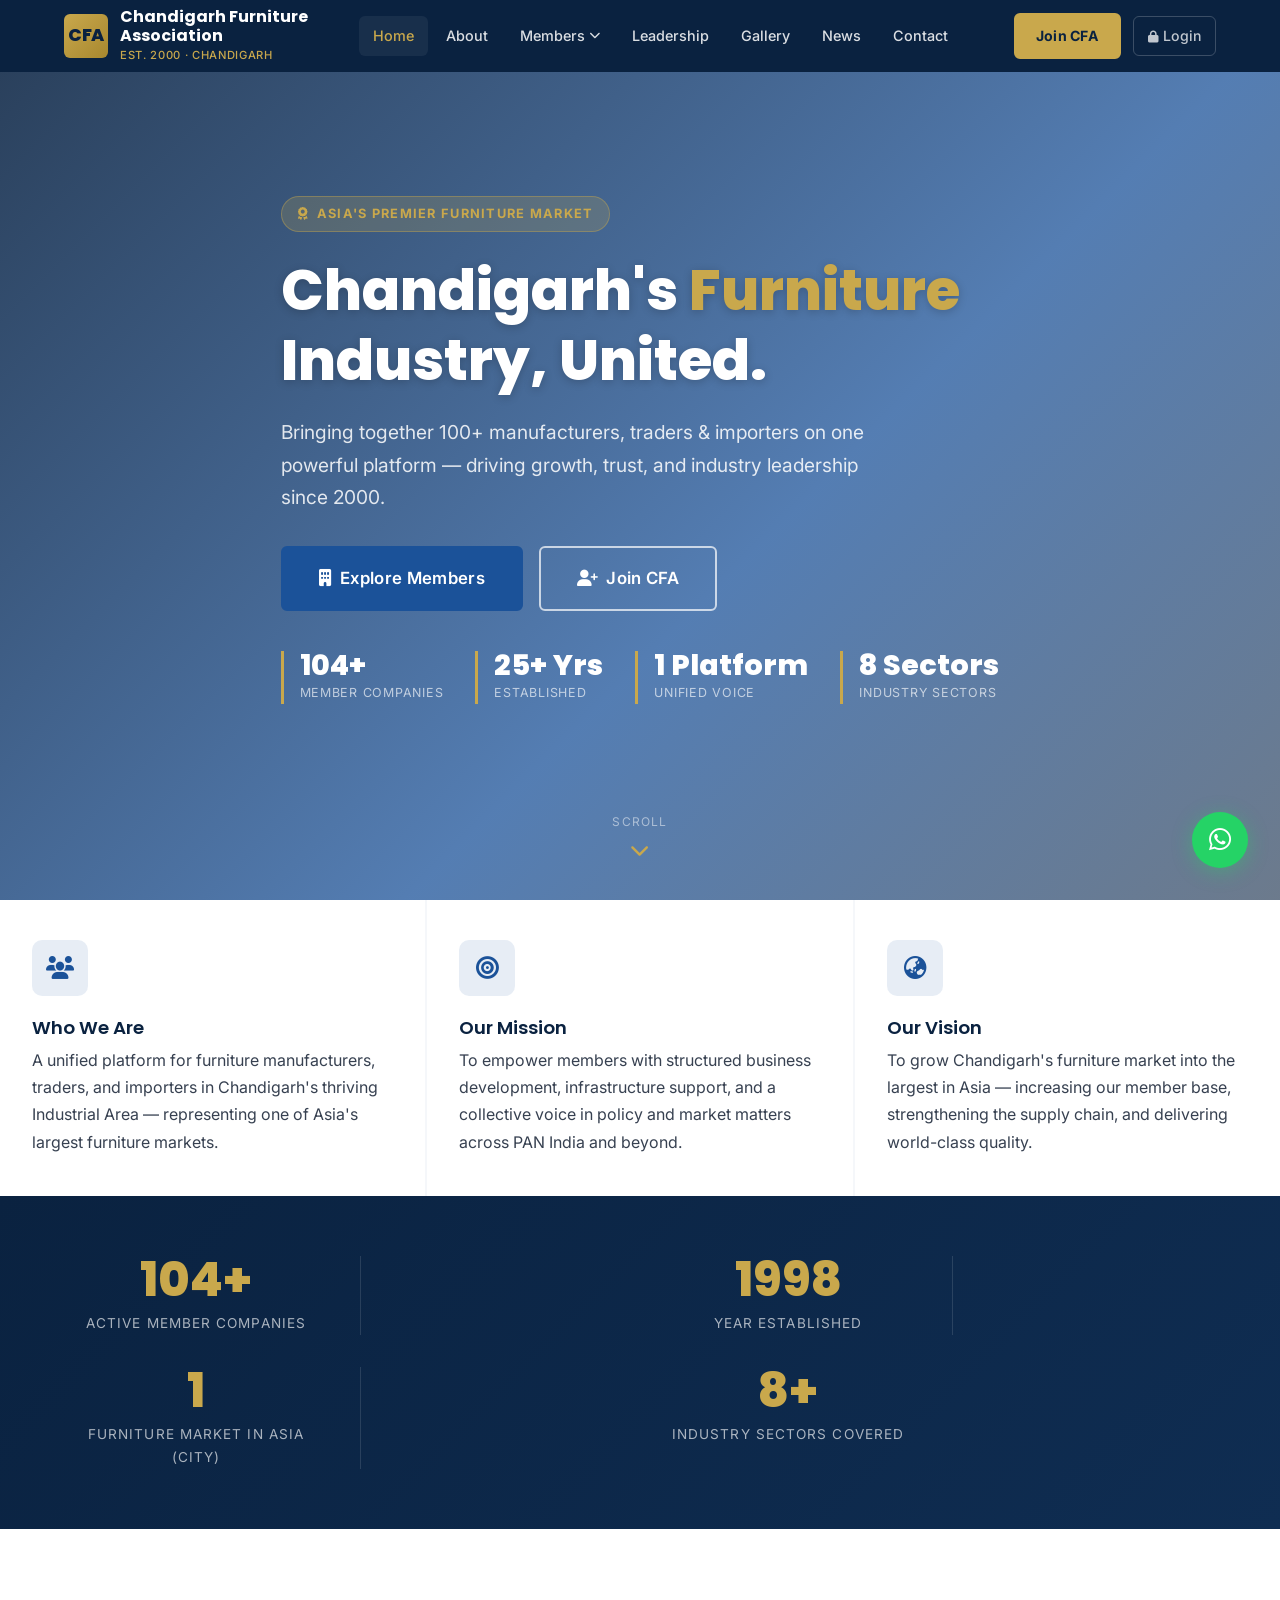
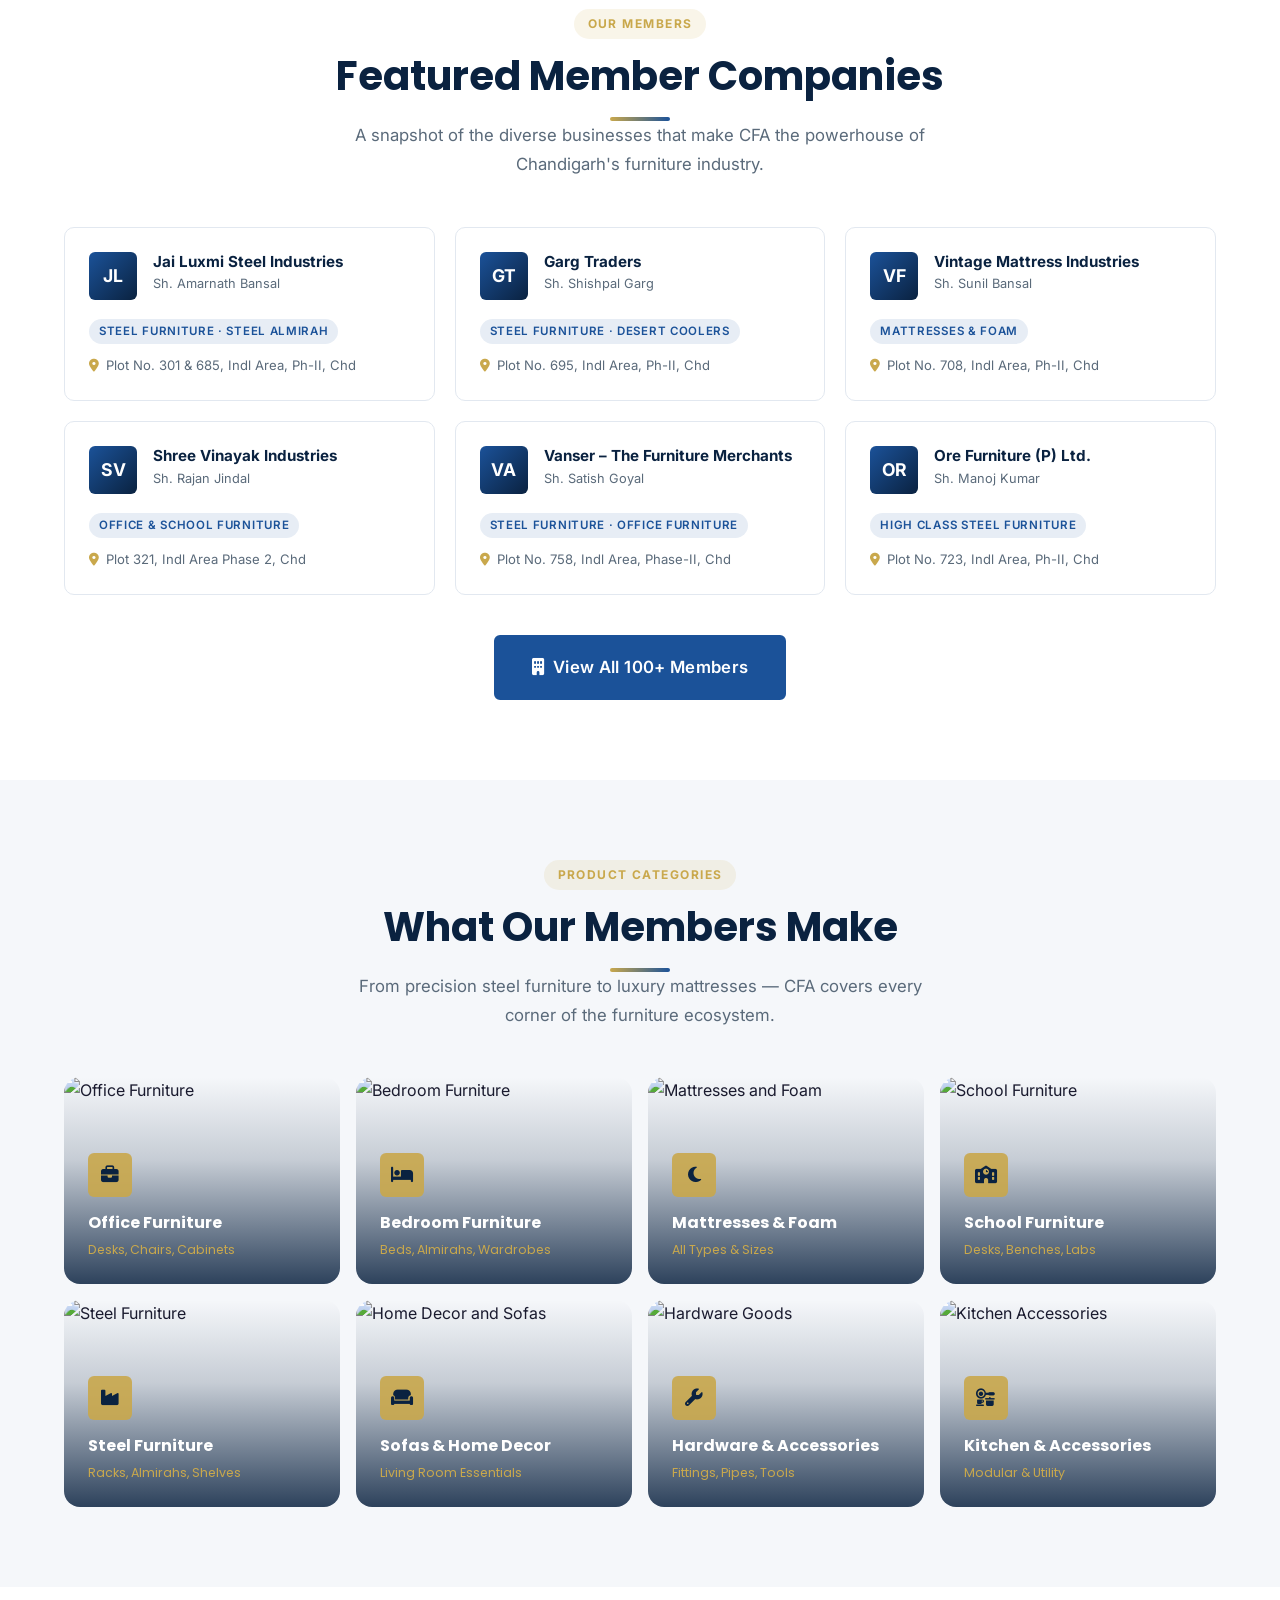
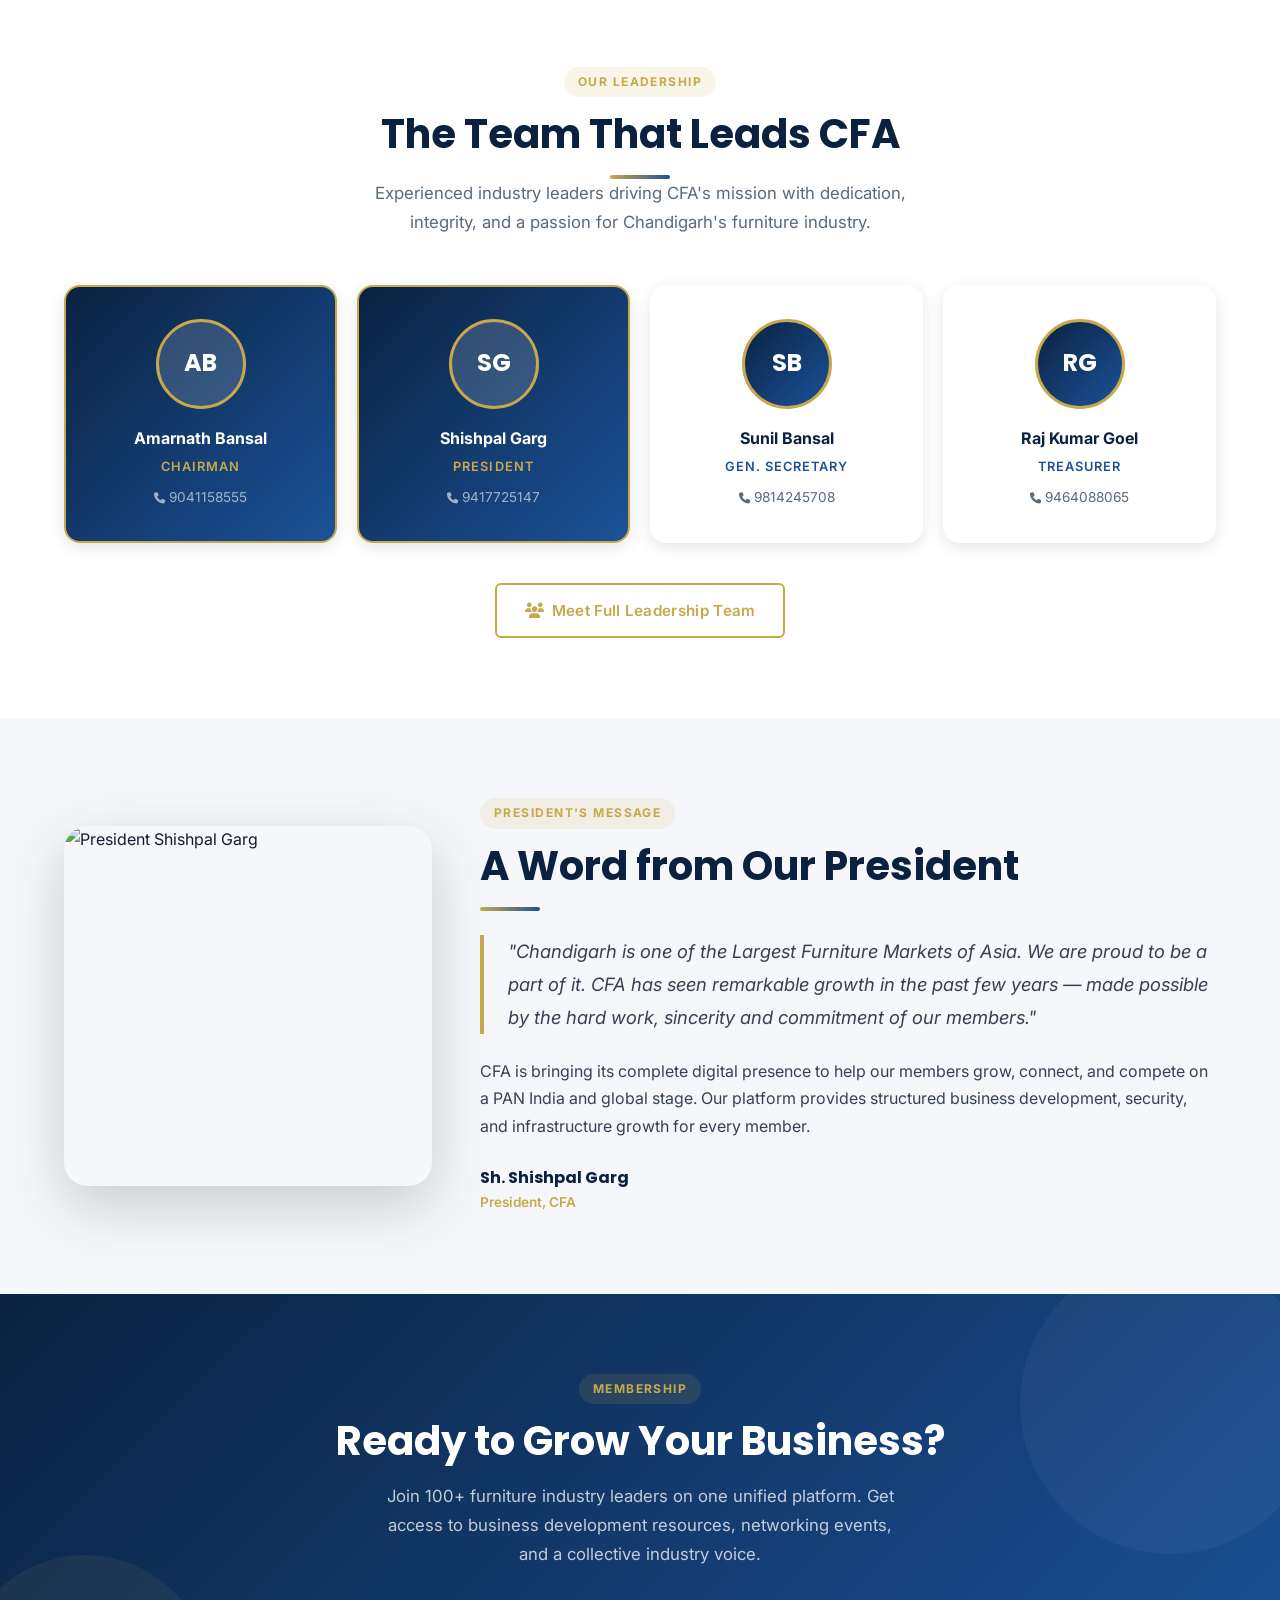
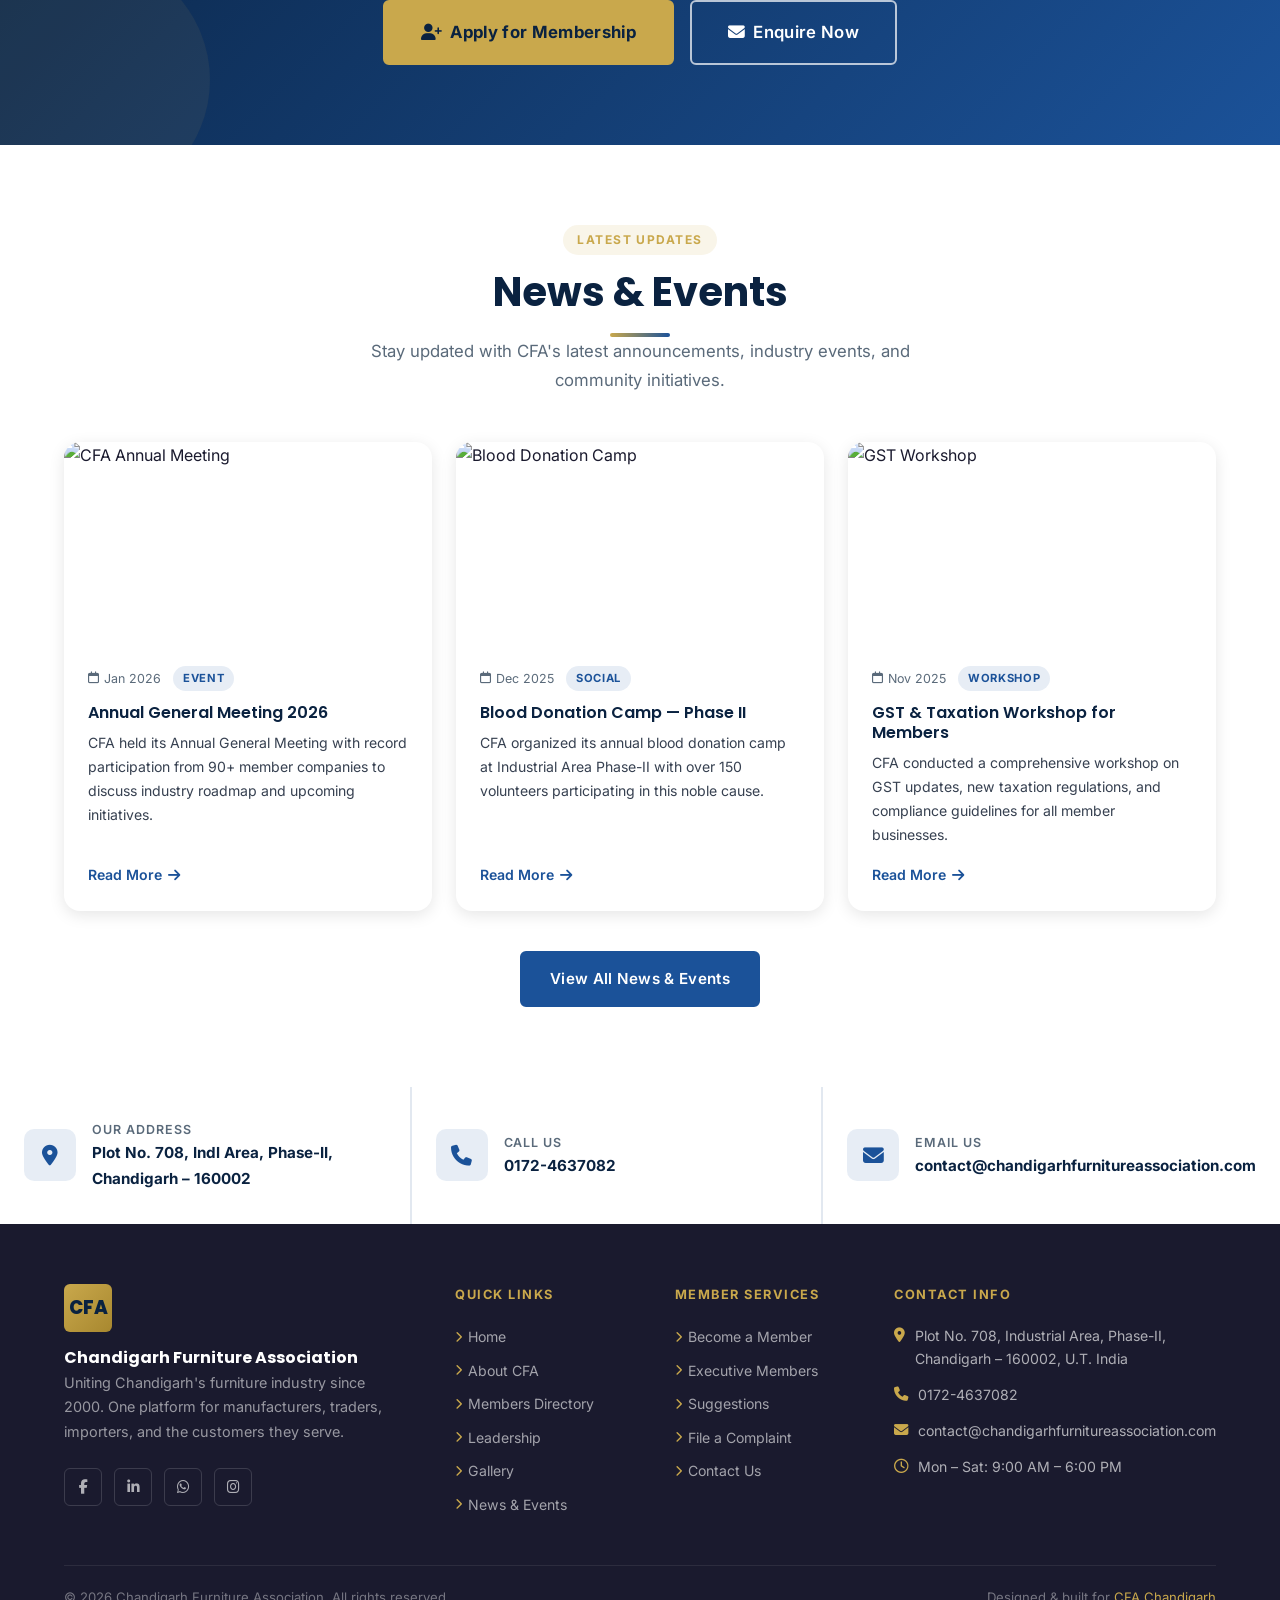
==== index.html @ d44e4cd3 "first commit" ====
<!DOCTYPE html>
<html lang="en">
<head>
  <meta charset="UTF-8" />
  <meta name="viewport" content="width=device-width, initial-scale=1.0" />
  <title>Chandigarh Furniture Association – Asia's Premier Furniture Market Hub</title>
  <meta name="description" content="CFA unites 100+ manufacturers, traders & importers of Chandigarh's furniture industry since 2000. Join Asia's largest furniture market platform." />
  <link rel="stylesheet" href="css/style.css" />
  <link rel="stylesheet" href="https://cdnjs.cloudflare.com/ajax/libs/font-awesome/6.5.0/css/all.min.css" />
  <style>
    /* ── Homepage extras ── */
    .featured-members-grid {
      display: grid;
      grid-template-columns: repeat(3, 1fr);
      gap: 1.25rem;
    }
    .cat-grid {
      display: grid;
      grid-template-columns: repeat(4, 1fr);
      gap: 1rem;
    }
    .leadership-grid {
      display: grid;
      grid-template-columns: repeat(4, 1fr);
      gap: 1.25rem;
    }
    .news-grid {
      display: grid;
      grid-template-columns: repeat(3, 1fr);
      gap: 1.5rem;
    }
    .president-section {
      display: grid;
      grid-template-columns: 1fr 2fr;
      gap: 3rem;
      align-items: center;
    }
    .president-photo {
      border-radius: var(--radius-xl);
      overflow: hidden;
      box-shadow: var(--shadow-xl);
      position: relative;
    }
    .president-photo::after {
      content: '';
      position: absolute;
      inset: -8px;
      border-radius: calc(var(--radius-xl) + 8px);
      border: 3px solid var(--gold);
      opacity: 0.5;
    }
    .president-photo img { width: 100%; height: 360px; object-fit: cover; }
    .president-quote {
      font-size: 1.15rem;
      font-style: italic;
      color: var(--gray-700);
      border-left: 4px solid var(--gold);
      padding-left: 1.5rem;
      margin-bottom: 1.5rem;
      line-height: 1.8;
    }
    .contact-strip {
      display: grid;
      grid-template-columns: repeat(3, 1fr);
      gap: 2px;
      background: var(--gray-200);
    }
    .contact-strip-item {
      background: var(--white);
      padding: 2rem 1.5rem;
      display: flex;
      align-items: center;
      gap: 1rem;
      transition: var(--transition);
    }
    .contact-strip-item:hover { background: var(--navy); }
    .contact-strip-item:hover .cs-icon { background: var(--gold); color: var(--navy); }
    .contact-strip-item:hover .cs-label, .contact-strip-item:hover .cs-value { color: var(--white); }
    .cs-icon {
      width: 52px; height: 52px;
      background: rgba(27,82,153,0.1);
      border-radius: var(--radius-md);
      display: flex;
      align-items: center;
      justify-content: center;
      color: var(--blue);
      font-size: 1.3rem;
      flex-shrink: 0;
      transition: var(--transition);
    }
    .cs-label { font-size: 0.78rem; text-transform: uppercase; letter-spacing: 0.08em; color: var(--gray-500); font-weight: 600; }
    .cs-value { font-weight: 700; color: var(--navy); font-size: 0.95rem; transition: var(--transition); }
    @media (max-width: 1024px) {
      .cat-grid { grid-template-columns: repeat(2, 1fr); }
      .leadership-grid { grid-template-columns: repeat(2, 1fr); }
      .featured-members-grid { grid-template-columns: repeat(2, 1fr); }
    }
    @media (max-width: 768px) {
      .news-grid { grid-template-columns: 1fr; }
      .president-section { grid-template-columns: 1fr; }
      .president-photo { max-width: 320px; margin: 0 auto; }
      .contact-strip { grid-template-columns: 1fr; }
      .featured-members-grid { grid-template-columns: 1fr; }
      .leadership-grid { grid-template-columns: repeat(2, 1fr); }
    }
    @media (max-width: 480px) {
      .cat-grid { grid-template-columns: 1fr 1fr; }
      .leadership-grid { grid-template-columns: 1fr 1fr; }
    }
  </style>
</head>
<body>

<!-- ══════════════════════════════════════════
     NAVIGATION
══════════════════════════════════════════ -->
<nav class="navbar" aria-label="Main navigation">
  <div class="container">
    <div class="navbar-inner">
      <a href="index.html" class="navbar-brand" aria-label="CFA Home">
        <div class="brand-logo">CFA</div>
        <div>
          <div class="brand-text-main">Chandigarh Furniture<br>Association</div>
          <span class="brand-text-sub">Est. 2000 · Chandigarh</span>
        </div>
      </a>

      <ul class="nav-menu" role="menubar">
        <li class="nav-item" role="none"><a href="index.html" class="nav-link active" role="menuitem">Home</a></li>
        <li class="nav-item" role="none"><a href="about.html" class="nav-link" role="menuitem">About</a></li>
        <li class="nav-item" role="none">
          <a href="#" class="nav-link" role="menuitem" aria-haspopup="true">Members <i class="fa-solid fa-chevron-down"></i></a>
          <ul class="dropdown-menu" role="menu">
            <li><a href="executive-members.html" class="dropdown-item" role="menuitem"><i class="fa-solid fa-star"></i> Executive Members</a></li>
            <li><a href="members-directory.html" class="dropdown-item" role="menuitem"><i class="fa-solid fa-building"></i> Members Directory</a></li>
            <li><a href="membership.html" class="dropdown-item" role="menuitem"><i class="fa-solid fa-user-plus"></i> Become a Member</a></li>
          </ul>
        </li>
        <li class="nav-item" role="none"><a href="leadership.html" class="nav-link" role="menuitem">Leadership</a></li>
        <li class="nav-item" role="none"><a href="gallery.html" class="nav-link" role="menuitem">Gallery</a></li>
        <li class="nav-item" role="none"><a href="news.html" class="nav-link" role="menuitem">News</a></li>
        <li class="nav-item" role="none"><a href="contact.html" class="nav-link" role="menuitem">Contact</a></li>
      </ul>

      <div class="nav-actions">
        <a href="membership.html" class="btn btn-gold btn-sm">Join CFA</a>
        <a href="contact.html#login" class="nav-login"><i class="fa-solid fa-lock" style="font-size:0.75rem;margin-right:4px;"></i>Login</a>
      </div>
      <button class="hamburger" aria-label="Toggle menu" aria-expanded="false">
        <span></span><span></span><span></span>
      </button>
    </div>
  </div>
  <!-- Mobile Nav -->
  <div class="mobile-nav" aria-hidden="true">
    <ul class="mobile-nav-list">
      <li><a href="index.html">Home</a></li>
      <li><a href="about.html">About CFA</a></li>
      <li><a href="executive-members.html">Executive Members</a></li>
      <li><a href="members-directory.html">Members Directory</a></li>
      <li><a href="leadership.html">Leadership</a></li>
      <li><a href="gallery.html">Gallery</a></li>
      <li><a href="news.html">News &amp; Events</a></li>
      <li><a href="contact.html">Contact Us</a></li>
    </ul>
    <div class="mobile-nav-actions">
      <a href="membership.html" class="btn btn-gold btn-sm">Join CFA</a>
      <a href="contact.html" class="btn btn-outline-white btn-sm">Contact</a>
    </div>
  </div>
</nav>

<!-- ══════════════════════════════════════════
     HERO SECTION
══════════════════════════════════════════ -->
<section class="hero" aria-label="Hero">
  <div class="hero-bg"></div>
  <div class="hero-overlay"></div>
  <div class="container">
    <div class="hero-content fade-in">
      <div class="hero-badge">
        <i class="fa-solid fa-award"></i> Asia's Premier Furniture Market
      </div>
      <h1>Chandigarh's <span>Furniture</span><br>Industry, United.</h1>
      <p>Bringing together 100+ manufacturers, traders &amp; importers on one powerful platform — driving growth, trust, and industry leadership since 2000.</p>
      <div class="hero-ctas">
        <a href="members-directory.html" class="btn btn-primary btn-lg">
          <i class="fa-solid fa-building"></i> Explore Members
        </a>
        <a href="membership.html" class="btn btn-outline-white btn-lg">
          <i class="fa-solid fa-user-plus"></i> Join CFA
        </a>
      </div>
      <div class="hero-stats">
        <div class="hero-stat">
          <div class="hero-stat-num" data-target="104" data-suffix="+">0+</div>
          <div class="hero-stat-label">Member Companies</div>
        </div>
        <div class="hero-stat">
          <div class="hero-stat-num" data-target="25" data-suffix="+ Yrs">0+ Yrs</div>
          <div class="hero-stat-label">Established</div>
        </div>
        <div class="hero-stat">
          <div class="hero-stat-num" data-target="1" data-suffix=" Platform">0 Platform</div>
          <div class="hero-stat-label">Unified Voice</div>
        </div>
        <div class="hero-stat">
          <div class="hero-stat-num" data-target="8" data-suffix=" Sectors">0 Sectors</div>
          <div class="hero-stat-label">Industry Sectors</div>
        </div>
      </div>
    </div>
  </div>
  <div class="scroll-indicator" aria-hidden="true">
    <span>Scroll</span>
    <i class="fa-solid fa-chevron-down"></i>
  </div>
</section>

<!-- ══════════════════════════════════════════
     ABOUT STRIP
══════════════════════════════════════════ -->
<section class="about-strip">
  <div class="about-strip-grid">
    <div class="about-strip-item fade-in">
      <div class="strip-icon"><i class="fa-solid fa-users"></i></div>
      <h4>Who We Are</h4>
      <p>A unified platform for furniture manufacturers, traders, and importers in Chandigarh's thriving Industrial Area — representing one of Asia's largest furniture markets.</p>
    </div>
    <div class="about-strip-item fade-in fade-in-delay-1">
      <div class="strip-icon"><i class="fa-solid fa-bullseye"></i></div>
      <h4>Our Mission</h4>
      <p>To empower members with structured business development, infrastructure support, and a collective voice in policy and market matters across PAN India and beyond.</p>
    </div>
    <div class="about-strip-item fade-in fade-in-delay-2">
      <div class="strip-icon"><i class="fa-solid fa-globe-asia"></i></div>
      <h4>Our Vision</h4>
      <p>To grow Chandigarh's furniture market into the largest in Asia — increasing our member base, strengthening the supply chain, and delivering world-class quality.</p>
    </div>
  </div>
</section>

<!-- ══════════════════════════════════════════
     STATS BAR
══════════════════════════════════════════ -->
<section class="stats-bar" aria-label="Association statistics">
  <div class="container">
    <div class="stats-grid">
      <div class="stat-item fade-in">
        <span class="stat-num" data-target="104" data-suffix="+">104+</span>
        <div class="stat-label">Active Member Companies</div>
      </div>
      <div class="stat-divider"></div>
      <div class="stat-item fade-in fade-in-delay-1">
        <span class="stat-num" data-target="2000" data-suffix="">2000</span>
        <div class="stat-label">Year Established</div>
      </div>
      <div class="stat-divider"></div>
      <div class="stat-item fade-in fade-in-delay-2">
        <span class="stat-num" data-target="1" data-suffix="">#1</span>
        <div class="stat-label">Furniture Market in Asia (City)</div>
      </div>
      <div class="stat-divider"></div>
      <div class="stat-item fade-in fade-in-delay-3">
        <span class="stat-num" data-target="8" data-suffix="+">8+</span>
        <div class="stat-label">Industry Sectors Covered</div>
      </div>
    </div>
  </div>
</section>

<!-- ══════════════════════════════════════════
     FEATURED MEMBERS
══════════════════════════════════════════ -->
<section class="section-pad">
  <div class="container">
    <div class="section-header fade-in">
      <span class="section-label">Our Members</span>
      <h2>Featured Member Companies</h2>
      <div class="divider"></div>
      <p>A snapshot of the diverse businesses that make CFA the powerhouse of Chandigarh's furniture industry.</p>
    </div>
    <div class="featured-members-grid">
      <div class="member-card fade-in">
        <div class="member-card-header">
          <div class="member-avatar">JL</div>
          <div>
            <div class="member-name">Jai Luxmi Steel Industries</div>
            <div class="member-owner">Sh. Amarnath Bansal</div>
          </div>
        </div>
        <div class="member-cat">Steel Furniture · Steel Almirah</div>
        <div class="member-address"><i class="fa-solid fa-location-dot"></i> Plot No. 301 &amp; 685, Indl Area, Ph-II, Chd</div>
      </div>
      <div class="member-card fade-in fade-in-delay-1">
        <div class="member-card-header">
          <div class="member-avatar">GT</div>
          <div>
            <div class="member-name">Garg Traders</div>
            <div class="member-owner">Sh. Shishpal Garg</div>
          </div>
        </div>
        <div class="member-cat">Steel Furniture · Desert Coolers</div>
        <div class="member-address"><i class="fa-solid fa-location-dot"></i> Plot No. 695, Indl Area, Ph-II, Chd</div>
      </div>
      <div class="member-card fade-in fade-in-delay-2">
        <div class="member-card-header">
          <div class="member-avatar">VF</div>
          <div>
            <div class="member-name">Vintage Mattress Industries</div>
            <div class="member-owner">Sh. Sunil Bansal</div>
          </div>
        </div>
        <div class="member-cat">Mattresses &amp; Foam</div>
        <div class="member-address"><i class="fa-solid fa-location-dot"></i> Plot No. 708, Indl Area, Ph-II, Chd</div>
      </div>
      <div class="member-card fade-in">
        <div class="member-card-header">
          <div class="member-avatar">SV</div>
          <div>
            <div class="member-name">Shree Vinayak Industries</div>
            <div class="member-owner">Sh. Rajan Jindal</div>
          </div>
        </div>
        <div class="member-cat">Office &amp; School Furniture</div>
        <div class="member-address"><i class="fa-solid fa-location-dot"></i> Plot 321, Indl Area Phase 2, Chd</div>
      </div>
      <div class="member-card fade-in fade-in-delay-1">
        <div class="member-card-header">
          <div class="member-avatar">VA</div>
          <div>
            <div class="member-name">Vanser – The Furniture Merchants</div>
            <div class="member-owner">Sh. Satish Goyal</div>
          </div>
        </div>
        <div class="member-cat">Steel Furniture · Office Furniture</div>
        <div class="member-address"><i class="fa-solid fa-location-dot"></i> Plot No. 758, Indl Area, Phase-II, Chd</div>
      </div>
      <div class="member-card fade-in fade-in-delay-2">
        <div class="member-card-header">
          <div class="member-avatar">OR</div>
          <div>
            <div class="member-name">Ore Furniture (P) Ltd.</div>
            <div class="member-owner">Sh. Manoj Kumar</div>
          </div>
        </div>
        <div class="member-cat">High Class Steel Furniture</div>
        <div class="member-address"><i class="fa-solid fa-location-dot"></i> Plot No. 723, Indl Area, Ph-II, Chd</div>
      </div>
    </div>
    <div style="text-align:center;margin-top:2.5rem;">
      <a href="members-directory.html" class="btn btn-primary btn-lg">
        <i class="fa-solid fa-building"></i> View All 100+ Members
      </a>
    </div>
  </div>
</section>

<!-- ══════════════════════════════════════════
     PRODUCT CATEGORIES
══════════════════════════════════════════ -->
<section class="section-pad bg-off-white">
  <div class="container">
    <div class="section-header fade-in">
      <span class="section-label">Product Categories</span>
      <h2>What Our Members Make</h2>
      <div class="divider"></div>
      <p>From precision steel furniture to luxury mattresses — CFA covers every corner of the furniture ecosystem.</p>
    </div>
    <div class="cat-grid">
      <div class="cat-card fade-in">
        <img src="https://images.pexels.com/photos/7534232/pexels-photo-7534232.jpeg?auto=compress&cs=tinysrgb&w=600&h=450&dpr=1" alt="Office Furniture" loading="lazy" />
        <div class="cat-overlay">
          <div>
            <div class="cat-icon"><i class="fa-solid fa-briefcase"></i></div>
            <div class="cat-label">Office Furniture<span>Desks, Chairs, Cabinets</span></div>
          </div>
        </div>
      </div>
      <div class="cat-card fade-in fade-in-delay-1">
        <img src="https://images.pexels.com/photos/2082093/pexels-photo-2082093.jpeg?auto=compress&cs=tinysrgb&w=600&h=450&dpr=1" alt="Bedroom Furniture" loading="lazy" />
        <div class="cat-overlay">
          <div>
            <div class="cat-icon"><i class="fa-solid fa-bed"></i></div>
            <div class="cat-label">Bedroom Furniture<span>Beds, Almirahs, Wardrobes</span></div>
          </div>
        </div>
      </div>
      <div class="cat-card fade-in fade-in-delay-2">
        <img src="https://images.pexels.com/photos/376531/pexels-photo-376531.jpeg?auto=compress&cs=tinysrgb&w=600&h=450&dpr=1" alt="Mattresses and Foam" loading="lazy" />
        <div class="cat-overlay">
          <div>
            <div class="cat-icon"><i class="fa-solid fa-moon"></i></div>
            <div class="cat-label">Mattresses &amp; Foam<span>All Types &amp; Sizes</span></div>
          </div>
        </div>
      </div>
      <div class="cat-card fade-in fade-in-delay-3">
        <img src="https://images.pexels.com/photos/245240/pexels-photo-245240.jpeg?auto=compress&cs=tinysrgb&w=600&h=450&dpr=1" alt="School Furniture" loading="lazy" />
        <div class="cat-overlay">
          <div>
            <div class="cat-icon"><i class="fa-solid fa-school"></i></div>
            <div class="cat-label">School Furniture<span>Desks, Benches, Labs</span></div>
          </div>
        </div>
      </div>
      <div class="cat-card fade-in">
        <img src="https://images.pexels.com/photos/667838/pexels-photo-667838.jpeg?auto=compress&cs=tinysrgb&w=600&h=450&dpr=1" alt="Steel Furniture" loading="lazy" />
        <div class="cat-overlay">
          <div>
            <div class="cat-icon"><i class="fa-solid fa-industry"></i></div>
            <div class="cat-label">Steel Furniture<span>Racks, Almirahs, Shelves</span></div>
          </div>
        </div>
      </div>
      <div class="cat-card fade-in fade-in-delay-1">
        <img src="https://images.pexels.com/photos/6758238/pexels-photo-6758238.jpeg?auto=compress&cs=tinysrgb&w=600&h=450&dpr=1" alt="Home Decor and Sofas" loading="lazy" />
        <div class="cat-overlay">
          <div>
            <div class="cat-icon"><i class="fa-solid fa-couch"></i></div>
            <div class="cat-label">Sofas &amp; Home Decor<span>Living Room Essentials</span></div>
          </div>
        </div>
      </div>
      <div class="cat-card fade-in fade-in-delay-2">
        <img src="https://images.pexels.com/photos/2883049/pexels-photo-2883049.jpeg?auto=compress&cs=tinysrgb&w=600&h=450&dpr=1" alt="Hardware Goods" loading="lazy" />
        <div class="cat-overlay">
          <div>
            <div class="cat-icon"><i class="fa-solid fa-wrench"></i></div>
            <div class="cat-label">Hardware &amp; Accessories<span>Fittings, Pipes, Tools</span></div>
          </div>
        </div>
      </div>
      <div class="cat-card fade-in fade-in-delay-3">
        <img src="https://images.pexels.com/photos/271743/pexels-photo-271743.jpeg?auto=compress&cs=tinysrgb&w=600&h=450&dpr=1" alt="Kitchen Accessories" loading="lazy" />
        <div class="cat-overlay">
          <div>
            <div class="cat-icon"><i class="fa-solid fa-kitchen-set"></i></div>
            <div class="cat-label">Kitchen &amp; Accessories<span>Modular &amp; Utility</span></div>
          </div>
        </div>
      </div>
    </div>
  </div>
</section>

<!-- ══════════════════════════════════════════
     LEADERSHIP SNAPSHOT
══════════════════════════════════════════ -->
<section class="section-pad">
  <div class="container">
    <div class="section-header fade-in">
      <span class="section-label">Our Leadership</span>
      <h2>The Team That Leads CFA</h2>
      <div class="divider"></div>
      <p>Experienced industry leaders driving CFA's mission with dedication, integrity, and a passion for Chandigarh's furniture industry.</p>
    </div>
    <div class="leadership-grid">
      <div class="leader-card featured fade-in">
        <div class="leader-avatar">AB</div>
        <div class="leader-name">Amarnath Bansal</div>
        <div class="leader-role">Chairman</div>
        <div class="leader-phone"><i class="fa-solid fa-phone" style="font-size:0.7rem;margin-right:4px;"></i>9041158555</div>
      </div>
      <div class="leader-card featured fade-in fade-in-delay-1">
        <div class="leader-avatar">SG</div>
        <div class="leader-name">Shishpal Garg</div>
        <div class="leader-role">President</div>
        <div class="leader-phone"><i class="fa-solid fa-phone" style="font-size:0.7rem;margin-right:4px;"></i>9417725147</div>
      </div>
      <div class="leader-card fade-in fade-in-delay-2">
        <div class="leader-avatar">SB</div>
        <div class="leader-name">Sunil Bansal</div>
        <div class="leader-role">Gen. Secretary</div>
        <div class="leader-phone"><i class="fa-solid fa-phone" style="font-size:0.7rem;margin-right:4px;"></i>9814245708</div>
      </div>
      <div class="leader-card fade-in fade-in-delay-3">
        <div class="leader-avatar">RG</div>
        <div class="leader-name">Raj Kumar Goel</div>
        <div class="leader-role">Treasurer</div>
        <div class="leader-phone"><i class="fa-solid fa-phone" style="font-size:0.7rem;margin-right:4px;"></i>9464088065</div>
      </div>
    </div>
    <div style="text-align:center;margin-top:2.5rem;">
      <a href="leadership.html" class="btn btn-outline-gold">
        <i class="fa-solid fa-users"></i> Meet Full Leadership Team
      </a>
    </div>
  </div>
</section>

<!-- ══════════════════════════════════════════
     PRESIDENT'S MESSAGE
══════════════════════════════════════════ -->
<section class="section-pad bg-off-white">
  <div class="container">
    <div class="president-section">
      <div class="president-photo fade-in">
        <img src="https://images.pexels.com/photos/8276364/pexels-photo-8276364.jpeg?auto=compress&cs=tinysrgb&w=600&h=750&dpr=1" alt="President Shishpal Garg" loading="lazy" />
      </div>
      <div class="fade-in fade-in-delay-1">
        <span class="section-label">President's Message</span>
        <h2>A Word from Our President</h2>
        <div class="divider divider-left" style="margin-bottom:1.5rem;"></div>
        <p class="president-quote">
          "Chandigarh is one of the Largest Furniture Markets of Asia. We are proud to be a part of it. CFA has seen remarkable growth in the past few years — made possible by the hard work, sincerity and commitment of our members."
        </p>
        <p style="margin-bottom:1.5rem;">CFA is bringing its complete digital presence to help our members grow, connect, and compete on a PAN India and global stage. Our platform provides structured business development, security, and infrastructure growth for every member.</p>
        <div style="display:flex;align-items:center;gap:1rem;">
          <div>
            <div style="font-weight:700;color:var(--navy);font-family:'Poppins',sans-serif;">Sh. Shishpal Garg</div>
            <div style="font-size:0.85rem;color:var(--gold);font-weight:600;">President, CFA</div>
          </div>
        </div>
      </div>
    </div>
  </div>
</section>

<!-- ══════════════════════════════════════════
     JOIN CFA CTA
══════════════════════════════════════════ -->
<section class="cta-banner">
  <div class="container" style="position:relative;z-index:1;">
    <div class="fade-in">
      <span class="section-label">Membership</span>
      <h2 class="text-white" style="margin-bottom:1rem;">Ready to Grow Your Business?</h2>
      <p>Join 100+ furniture industry leaders on one unified platform. Get access to business development resources, networking events, and a collective industry voice.</p>
      <div style="display:flex;gap:1rem;justify-content:center;flex-wrap:wrap;">
        <a href="membership.html" class="btn btn-gold btn-lg">
          <i class="fa-solid fa-user-plus"></i> Apply for Membership
        </a>
        <a href="contact.html" class="btn btn-outline-white btn-lg">
          <i class="fa-solid fa-envelope"></i> Enquire Now
        </a>
      </div>
    </div>
  </div>
</section>

<!-- ══════════════════════════════════════════
     NEWS & EVENTS
══════════════════════════════════════════ -->
<section class="section-pad">
  <div class="container">
    <div class="section-header fade-in">
      <span class="section-label">Latest Updates</span>
      <h2>News &amp; Events</h2>
      <div class="divider"></div>
      <p>Stay updated with CFA's latest announcements, industry events, and community initiatives.</p>
    </div>
    <div class="news-grid">
      <article class="news-card fade-in">
        <div class="news-card-img">
          <img src="https://images.pexels.com/photos/3184291/pexels-photo-3184291.jpeg?auto=compress&cs=tinysrgb&w=600&h=300&dpr=1" alt="CFA Annual Meeting" loading="lazy" />
        </div>
        <div class="news-card-body">
          <div class="news-meta">
            <div class="news-date"><i class="fa-regular fa-calendar"></i> Jan 2026</div>
            <div class="news-tag">Event</div>
          </div>
          <h4>Annual General Meeting 2026</h4>
          <p>CFA held its Annual General Meeting with record participation from 90+ member companies to discuss industry roadmap and upcoming initiatives.</p>
          <a href="news.html" class="news-read-more">Read More <i class="fa-solid fa-arrow-right"></i></a>
        </div>
      </article>
      <article class="news-card fade-in fade-in-delay-1">
        <div class="news-card-img">
          <img src="https://images.pexels.com/photos/1181396/pexels-photo-1181396.jpeg?auto=compress&cs=tinysrgb&w=600&h=300&dpr=1" alt="Blood Donation Camp" loading="lazy" />
        </div>
        <div class="news-card-body">
          <div class="news-meta">
            <div class="news-date"><i class="fa-regular fa-calendar"></i> Dec 2025</div>
            <div class="news-tag">Social</div>
          </div>
          <h4>Blood Donation Camp — Phase II</h4>
          <p>CFA organized its annual blood donation camp at Industrial Area Phase-II with over 150 volunteers participating in this noble cause.</p>
          <a href="news.html" class="news-read-more">Read More <i class="fa-solid fa-arrow-right"></i></a>
        </div>
      </article>
      <article class="news-card fade-in fade-in-delay-2">
        <div class="news-card-img">
          <img src="https://images.pexels.com/photos/3184293/pexels-photo-3184293.jpeg?auto=compress&cs=tinysrgb&w=600&h=300&dpr=1" alt="GST Workshop" loading="lazy" />
        </div>
        <div class="news-card-body">
          <div class="news-meta">
            <div class="news-date"><i class="fa-regular fa-calendar"></i> Nov 2025</div>
            <div class="news-tag">Workshop</div>
          </div>
          <h4>GST &amp; Taxation Workshop for Members</h4>
          <p>CFA conducted a comprehensive workshop on GST updates, new taxation regulations, and compliance guidelines for all member businesses.</p>
          <a href="news.html" class="news-read-more">Read More <i class="fa-solid fa-arrow-right"></i></a>
        </div>
      </article>
    </div>
    <div style="text-align:center;margin-top:2.5rem;">
      <a href="news.html" class="btn btn-primary">View All News &amp; Events</a>
    </div>
  </div>
</section>

<!-- ══════════════════════════════════════════
     CONTACT STRIP
══════════════════════════════════════════ -->
<section class="contact-strip">
  <div class="contact-strip-item fade-in">
    <div class="cs-icon"><i class="fa-solid fa-location-dot"></i></div>
    <div>
      <div class="cs-label">Our Address</div>
      <div class="cs-value">Plot No. 708, Indl Area, Phase-II, Chandigarh – 160002</div>
    </div>
  </div>
  <div class="contact-strip-item fade-in fade-in-delay-1">
    <div class="cs-icon"><i class="fa-solid fa-phone"></i></div>
    <div>
      <div class="cs-label">Call Us</div>
      <div class="cs-value">0172-4637082</div>
    </div>
  </div>
  <div class="contact-strip-item fade-in fade-in-delay-2">
    <div class="cs-icon"><i class="fa-solid fa-envelope"></i></div>
    <div>
      <div class="cs-label">Email Us</div>
      <div class="cs-value">contact@chandigarhfurnitureassociation.com</div>
    </div>
  </div>
</section>

<!-- ══════════════════════════════════════════
     FOOTER
══════════════════════════════════════════ -->
<footer class="footer">
  <div class="container">
    <div class="footer-grid">
      <div>
        <div class="footer-brand-logo">CFA</div>
        <div class="brand-text-main" style="color:var(--white);margin-bottom:0.25rem;">Chandigarh Furniture Association</div>
        <p class="footer-tagline">Uniting Chandigarh's furniture industry since 2000. One platform for manufacturers, traders, importers, and the customers they serve.</p>
        <div class="social-links">
          <a href="#" class="social-link" aria-label="Facebook"><i class="fa-brands fa-facebook-f"></i></a>
          <a href="#" class="social-link" aria-label="LinkedIn"><i class="fa-brands fa-linkedin-in"></i></a>
          <a href="#" class="social-link" aria-label="WhatsApp"><i class="fa-brands fa-whatsapp"></i></a>
          <a href="#" class="social-link" aria-label="Instagram"><i class="fa-brands fa-instagram"></i></a>
        </div>
      </div>
      <div>
        <div class="footer-heading">Quick Links</div>
        <ul class="footer-links">
          <li><a href="index.html"><i class="fa-solid fa-chevron-right"></i> Home</a></li>
          <li><a href="about.html"><i class="fa-solid fa-chevron-right"></i> About CFA</a></li>
          <li><a href="members-directory.html"><i class="fa-solid fa-chevron-right"></i> Members Directory</a></li>
          <li><a href="leadership.html"><i class="fa-solid fa-chevron-right"></i> Leadership</a></li>
          <li><a href="gallery.html"><i class="fa-solid fa-chevron-right"></i> Gallery</a></li>
          <li><a href="news.html"><i class="fa-solid fa-chevron-right"></i> News &amp; Events</a></li>
        </ul>
      </div>
      <div>
        <div class="footer-heading">Member Services</div>
        <ul class="footer-links">
          <li><a href="membership.html"><i class="fa-solid fa-chevron-right"></i> Become a Member</a></li>
          <li><a href="executive-members.html"><i class="fa-solid fa-chevron-right"></i> Executive Members</a></li>
          <li><a href="contact.html"><i class="fa-solid fa-chevron-right"></i> Suggestions</a></li>
          <li><a href="contact.html"><i class="fa-solid fa-chevron-right"></i> File a Complaint</a></li>
          <li><a href="contact.html"><i class="fa-solid fa-chevron-right"></i> Contact Us</a></li>
        </ul>
      </div>
      <div>
        <div class="footer-heading">Contact Info</div>
        <div class="footer-contact-item">
          <i class="fa-solid fa-location-dot"></i>
          <span>Plot No. 708, Industrial Area, Phase-II, Chandigarh – 160002, U.T. India</span>
        </div>
        <div class="footer-contact-item">
          <i class="fa-solid fa-phone"></i>
          <span><a href="tel:01724637082">0172-4637082</a></span>
        </div>
        <div class="footer-contact-item">
          <i class="fa-solid fa-envelope"></i>
          <span><a href="mailto:contact@chandigarhfurnitureassociation.com">contact@chandigarhfurnitureassociation.com</a></span>
        </div>
        <div class="footer-contact-item">
          <i class="fa-regular fa-clock"></i>
          <span>Mon – Sat: 9:00 AM – 6:00 PM</span>
        </div>
      </div>
    </div>
    <div class="footer-bottom">
      <p>&copy; 2026 Chandigarh Furniture Association. All rights reserved.</p>
      <p>Designed &amp; built for <a href="#">CFA Chandigarh</a></p>
    </div>
  </div>
</footer>

<!-- WhatsApp Float -->
<a href="https://wa.me/911724637082" class="whatsapp-float" target="_blank" rel="noopener" aria-label="Chat on WhatsApp">
  <i class="fa-brands fa-whatsapp"></i>
</a>

<script src="js/main.js"></script>
</body>
</html>
---- css/style.css ----
/* ============================================================
   CFA – Chandigarh Furniture Association
   Main Stylesheet | Corporate & Professional Theme
   Colors: Navy #0A2240 | Steel Blue #1B5299 | Gold #C9A84C
   ============================================================ */

/* ── Google Fonts ── */
@import url('https://fonts.googleapis.com/css2?family=Inter:wght@300;400;500;600;700;800&family=Poppins:wght@400;600;700;800&display=swap');

/* ── CSS Variables ── */
:root {
  --navy:        #0A2240;
  --navy-light:  #0f2d52;
  --blue:        #1B5299;
  --blue-light:  #2563b0;
  --gold:        #C9A84C;
  --gold-light:  #e0bb6e;
  --gold-dark:   #a8882f;
  --off-white:   #F5F7FA;
  --white:       #FFFFFF;
  --charcoal:    #1A1A2E;
  --gray-700:    #374151;
  --gray-500:    #5A6A7A;
  --gray-300:    #9CA3AF;
  --gray-200:    #E2E8F0;
  --gray-100:    #F1F5F9;
  --success:     #2D8A55;
  --shadow-sm:   0 1px 3px rgba(0,0,0,0.08), 0 1px 2px rgba(0,0,0,0.05);
  --shadow-md:   0 4px 16px rgba(0,0,0,0.10);
  --shadow-lg:   0 10px 40px rgba(0,0,0,0.15);
  --shadow-xl:   0 20px 60px rgba(0,0,0,0.18);
  --radius-sm:   6px;
  --radius-md:   10px;
  --radius-lg:   16px;
  --radius-xl:   24px;
  --transition:  all 0.3s ease;
}

/* ── Reset & Base ── */
*, *::before, *::after { box-sizing: border-box; margin: 0; padding: 0; }

html { scroll-behavior: smooth; font-size: 16px; }

body {
  font-family: 'Inter', sans-serif;
  color: var(--charcoal);
  background: var(--white);
  line-height: 1.7;
  -webkit-font-smoothing: antialiased;
}

img { max-width: 100%; height: auto; display: block; }

a { text-decoration: none; color: inherit; transition: var(--transition); }

ul { list-style: none; }

button { cursor: pointer; font-family: inherit; border: none; background: none; }

/* ── Typography ── */
h1, h2, h3, h4, h5 {
  font-family: 'Poppins', sans-serif;
  line-height: 1.25;
  color: var(--navy);
}
h1 { font-size: clamp(2rem, 5vw, 3.5rem); font-weight: 800; }
h2 { font-size: clamp(1.6rem, 3.5vw, 2.5rem); font-weight: 700; }
h3 { font-size: clamp(1.2rem, 2.5vw, 1.6rem); font-weight: 600; }
h4 { font-size: 1.15rem; font-weight: 600; }
h5 { font-size: 1rem; font-weight: 600; }

p { color: var(--gray-700); font-size: 1rem; }

/* ── Utilities ── */
.container { max-width: 1200px; margin: 0 auto; padding: 0 1.5rem; }
.section-pad { padding: 80px 0; }
.section-pad-sm { padding: 50px 0; }

.section-header { text-align: center; margin-bottom: 3rem; }
.section-header h2 { margin-bottom: 0.75rem; }
.section-header p { color: var(--gray-500); max-width: 600px; margin: 0 auto; font-size: 1.05rem; }

.section-label {
  display: inline-block;
  font-size: 0.75rem;
  font-weight: 700;
  letter-spacing: 0.12em;
  text-transform: uppercase;
  color: var(--gold);
  background: rgba(201,168,76,0.12);
  padding: 5px 14px;
  border-radius: 30px;
  margin-bottom: 0.75rem;
}

.text-gold { color: var(--gold); }
.text-navy { color: var(--navy); }
.text-blue { color: var(--blue); }
.text-gray { color: var(--gray-500); }
.text-white { color: var(--white); }

.bg-navy { background: var(--navy); }
.bg-off-white { background: var(--off-white); }

.divider {
  width: 60px; height: 4px;
  background: linear-gradient(90deg, var(--gold), var(--blue));
  border-radius: 2px;
  margin: 1rem auto 0;
}
.divider-left { margin-left: 0; }

/* ── Buttons ── */
.btn {
  display: inline-flex;
  align-items: center;
  gap: 8px;
  padding: 13px 28px;
  border-radius: var(--radius-sm);
  font-weight: 600;
  font-size: 0.95rem;
  letter-spacing: 0.02em;
  transition: var(--transition);
  cursor: pointer;
  white-space: nowrap;
}
.btn-primary {
  background: var(--blue);
  color: var(--white);
  border: 2px solid var(--blue);
}
.btn-primary:hover {
  background: var(--blue-light);
  border-color: var(--blue-light);
  transform: translateY(-2px);
  box-shadow: 0 8px 24px rgba(27,82,153,0.3);
}
.btn-gold {
  background: var(--gold);
  color: var(--navy);
  border: 2px solid var(--gold);
  font-weight: 700;
}
.btn-gold:hover {
  background: var(--gold-light);
  border-color: var(--gold-light);
  transform: translateY(-2px);
  box-shadow: 0 8px 24px rgba(201,168,76,0.4);
}
.btn-outline-white {
  background: transparent;
  color: var(--white);
  border: 2px solid rgba(255,255,255,0.7);
}
.btn-outline-white:hover {
  background: rgba(255,255,255,0.12);
  border-color: var(--white);
  transform: translateY(-2px);
}
.btn-outline-gold {
  background: transparent;
  color: var(--gold);
  border: 2px solid var(--gold);
}
.btn-outline-gold:hover {
  background: var(--gold);
  color: var(--navy);
  transform: translateY(-2px);
}
.btn-sm { padding: 9px 20px; font-size: 0.88rem; }
.btn-lg { padding: 16px 36px; font-size: 1.05rem; }

/* ── Navigation ── */
.navbar {
  position: fixed;
  top: 0; left: 0; right: 0;
  z-index: 1000;
  background: var(--navy);
  transition: var(--transition);
}
.navbar.scrolled {
  background: rgba(10,34,64,0.97);
  box-shadow: 0 2px 20px rgba(0,0,0,0.3);
}
.navbar-inner {
  display: flex;
  align-items: center;
  justify-content: space-between;
  height: 72px;
  gap: 1rem;
}
.navbar-brand {
  display: flex;
  align-items: center;
  gap: 12px;
  flex-shrink: 0;
}
.brand-logo {
  width: 44px; height: 44px;
  background: linear-gradient(135deg, var(--gold), var(--gold-dark));
  border-radius: var(--radius-sm);
  display: flex;
  align-items: center;
  justify-content: center;
  font-family: 'Poppins', sans-serif;
  font-weight: 800;
  font-size: 1.1rem;
  color: var(--navy);
  letter-spacing: -0.5px;
  flex-shrink: 0;
}
.brand-text-main {
  font-family: 'Poppins', sans-serif;
  font-weight: 700;
  font-size: 1rem;
  color: var(--white);
  line-height: 1.2;
}
.brand-text-sub {
  font-size: 0.7rem;
  color: var(--gold);
  font-weight: 500;
  letter-spacing: 0.06em;
  text-transform: uppercase;
  display: block;
}
.nav-menu {
  display: flex;
  align-items: center;
  gap: 0.25rem;
}
.nav-item { position: relative; }
.nav-link {
  display: flex;
  align-items: center;
  gap: 4px;
  padding: 8px 14px;
  color: rgba(255,255,255,0.85);
  font-weight: 500;
  font-size: 0.9rem;
  border-radius: var(--radius-sm);
  transition: var(--transition);
}
.nav-link:hover, .nav-link.active {
  color: var(--gold);
  background: rgba(255,255,255,0.06);
}
.nav-link i { font-size: 0.7rem; transition: var(--transition); }
.nav-item:hover .nav-link i { transform: rotate(180deg); }

/* Dropdown */
.dropdown-menu {
  position: absolute;
  top: calc(100% + 8px);
  left: 0;
  background: var(--white);
  border-radius: var(--radius-md);
  box-shadow: var(--shadow-lg);
  min-width: 220px;
  padding: 8px 0;
  opacity: 0;
  visibility: hidden;
  transform: translateY(-8px);
  transition: var(--transition);
  border: 1px solid var(--gray-200);
  z-index: 100;
}
.nav-item:hover .dropdown-menu {
  opacity: 1;
  visibility: visible;
  transform: translateY(0);
}
.dropdown-item {
  display: flex;
  align-items: center;
  gap: 10px;
  padding: 10px 18px;
  color: var(--gray-700);
  font-size: 0.9rem;
  font-weight: 500;
  transition: var(--transition);
}
.dropdown-item:hover {
  background: var(--off-white);
  color: var(--blue);
  padding-left: 24px;
}
.dropdown-item i { color: var(--gold); width: 16px; }

/* Nav Actions */
.nav-actions {
  display: flex;
  align-items: center;
  gap: 0.75rem;
  flex-shrink: 0;
}
.nav-login {
  color: rgba(255,255,255,0.75);
  font-size: 0.88rem;
  font-weight: 500;
  padding: 7px 14px;
  border-radius: var(--radius-sm);
  border: 1px solid rgba(255,255,255,0.2);
  transition: var(--transition);
}
.nav-login:hover { border-color: var(--gold); color: var(--gold); }

/* Hamburger */
.hamburger {
  display: none;
  flex-direction: column;
  gap: 5px;
  padding: 8px;
  background: none;
  border: none;
  cursor: pointer;
}
.hamburger span {
  display: block;
  width: 24px; height: 2px;
  background: var(--white);
  border-radius: 2px;
  transition: var(--transition);
}
.hamburger.active span:nth-child(1) { transform: translateY(7px) rotate(45deg); }
.hamburger.active span:nth-child(2) { opacity: 0; }
.hamburger.active span:nth-child(3) { transform: translateY(-7px) rotate(-45deg); }

/* Mobile Nav */
.mobile-nav {
  display: none;
  background: var(--navy-light);
  border-top: 1px solid rgba(255,255,255,0.1);
  max-height: 0;
  overflow: hidden;
  transition: max-height 0.4s ease;
}
.mobile-nav.open { max-height: 600px; }
.mobile-nav-list { padding: 1rem 1.5rem; }
.mobile-nav-list a {
  display: block;
  padding: 12px 0;
  color: rgba(255,255,255,0.85);
  font-weight: 500;
  border-bottom: 1px solid rgba(255,255,255,0.07);
  font-size: 0.95rem;
}
.mobile-nav-list a:hover { color: var(--gold); }
.mobile-nav-actions { padding: 1rem 1.5rem 1.5rem; display: flex; gap: 0.75rem; }

/* ── Page Header Banner ── */
.page-header {
  background: linear-gradient(135deg, var(--navy) 0%, var(--blue) 100%);
  padding: 100px 0 50px;
  text-align: center;
  position: relative;
  overflow: hidden;
}
.page-header::before {
  content: '';
  position: absolute;
  top: -50%; left: -20%;
  width: 60%; height: 200%;
  background: rgba(255,255,255,0.03);
  transform: rotate(-15deg);
  border-radius: 50%;
}
.page-header::after {
  content: '';
  position: absolute;
  bottom: 0; left: 0; right: 0;
  height: 3px;
  background: linear-gradient(90deg, var(--gold), var(--blue-light), var(--gold));
}
.page-header h1 { color: var(--white); margin-bottom: 0.75rem; font-size: clamp(1.8rem, 4vw, 2.8rem); }
.page-header p { color: rgba(255,255,255,0.75); font-size: 1.05rem; max-width: 560px; margin: 0 auto 1rem; }
.breadcrumb {
  display: flex;
  align-items: center;
  justify-content: center;
  gap: 8px;
  font-size: 0.85rem;
  color: rgba(255,255,255,0.55);
}
.breadcrumb a { color: var(--gold); }
.breadcrumb a:hover { color: var(--gold-light); }

/* ── Hero Section ── */
.hero {
  position: relative;
  height: 100vh;
  min-height: 600px;
  display: flex;
  align-items: center;
  overflow: hidden;
}
.hero-bg {
  position: absolute;
  inset: 0;
  background-image: url('https://images.pexels.com/photos/6969830/pexels-photo-6969830.jpeg?auto=compress&cs=tinysrgb&w=1920&h=1080&dpr=1');
  background-size: cover;
  background-position: center;
  background-attachment: fixed;
  transform: scale(1.05);
  transition: transform 8s ease;
}
.hero-bg.loaded { transform: scale(1); }
.hero-overlay {
  position: absolute;
  inset: 0;
  background: linear-gradient(
    135deg,
    rgba(10,34,64,0.88) 0%,
    rgba(27,82,153,0.75) 60%,
    rgba(10,34,64,0.60) 100%
  );
}
.hero-content {
  position: relative;
  z-index: 2;
  max-width: 760px;
}
.hero-badge {
  display: inline-flex;
  align-items: center;
  gap: 8px;
  background: rgba(201,168,76,0.2);
  border: 1px solid rgba(201,168,76,0.4);
  color: var(--gold);
  font-size: 0.8rem;
  font-weight: 700;
  letter-spacing: 0.1em;
  text-transform: uppercase;
  padding: 6px 16px;
  border-radius: 30px;
  margin-bottom: 1.5rem;
}
.hero h1 {
  color: var(--white);
  margin-bottom: 1.25rem;
  text-shadow: 0 2px 10px rgba(0,0,0,0.2);
}
.hero h1 span { color: var(--gold); }
.hero p {
  color: rgba(255,255,255,0.85);
  font-size: clamp(1rem, 2vw, 1.2rem);
  margin-bottom: 2rem;
  max-width: 600px;
}
.hero-ctas { display: flex; gap: 1rem; flex-wrap: wrap; margin-bottom: 2.5rem; }

/* Hero Stats */
.hero-stats {
  display: flex;
  gap: 2rem;
  flex-wrap: wrap;
}
.hero-stat {
  text-align: left;
  border-left: 3px solid var(--gold);
  padding-left: 1rem;
}
.hero-stat-num {
  font-family: 'Poppins', sans-serif;
  font-size: 1.8rem;
  font-weight: 800;
  color: var(--white);
  line-height: 1;
}
.hero-stat-label {
  font-size: 0.78rem;
  color: rgba(255,255,255,0.65);
  text-transform: uppercase;
  letter-spacing: 0.06em;
  margin-top: 3px;
}

/* Hero Scroll Indicator */
.scroll-indicator {
  position: absolute;
  bottom: 2.5rem;
  left: 50%;
  transform: translateX(-50%);
  z-index: 2;
  display: flex;
  flex-direction: column;
  align-items: center;
  gap: 8px;
  animation: bounce 2s infinite;
}
.scroll-indicator span {
  font-size: 0.75rem;
  color: rgba(255,255,255,0.5);
  letter-spacing: 0.1em;
  text-transform: uppercase;
}
.scroll-indicator i { color: var(--gold); font-size: 1.2rem; }
@keyframes bounce {
  0%, 100% { transform: translateX(-50%) translateY(0); }
  50% { transform: translateX(-50%) translateY(8px); }
}

/* ── About Strip (3-col) ── */
.about-strip { background: var(--off-white); }
.about-strip-grid {
  display: grid;
  grid-template-columns: repeat(3, 1fr);
  gap: 2px;
}
.about-strip-item {
  background: var(--white);
  padding: 2.5rem 2rem;
  position: relative;
  transition: var(--transition);
}
.about-strip-item:hover { background: var(--navy); }
.about-strip-item:hover h4, .about-strip-item:hover p { color: var(--white); }
.about-strip-item:hover .strip-icon { background: var(--gold); color: var(--navy); }
.about-strip-item::after {
  content: '';
  position: absolute;
  bottom: 0; left: 2rem; right: 2rem;
  height: 3px;
  background: var(--gold);
  transform: scaleX(0);
  transition: var(--transition);
}
.about-strip-item:hover::after { transform: scaleX(1); }
.strip-icon {
  width: 56px; height: 56px;
  background: rgba(27,82,153,0.1);
  border-radius: var(--radius-md);
  display: flex;
  align-items: center;
  justify-content: center;
  color: var(--blue);
  font-size: 1.4rem;
  margin-bottom: 1.25rem;
  transition: var(--transition);
}
.about-strip-item h4 { margin-bottom: 0.5rem; }

/* ── Stats Bar ── */
.stats-bar {
  background: linear-gradient(135deg, var(--navy) 0%, var(--navy-light) 100%);
  padding: 60px 0;
}
.stats-grid {
  display: grid;
  grid-template-columns: repeat(4, 1fr);
  gap: 2rem;
}
.stat-item { text-align: center; }
.stat-num {
  font-family: 'Poppins', sans-serif;
  font-size: clamp(2.2rem, 4vw, 3rem);
  font-weight: 800;
  color: var(--gold);
  line-height: 1;
  display: block;
}
.stat-label {
  font-size: 0.85rem;
  color: rgba(255,255,255,0.65);
  text-transform: uppercase;
  letter-spacing: 0.08em;
  margin-top: 0.5rem;
}
.stat-divider {
  width: 1px;
  background: rgba(255,255,255,0.12);
  align-self: stretch;
}

/* ── Cards ── */
.card {
  background: var(--white);
  border-radius: var(--radius-lg);
  box-shadow: var(--shadow-md);
  overflow: hidden;
  transition: var(--transition);
}
.card:hover {
  transform: translateY(-5px);
  box-shadow: var(--shadow-xl);
}

/* Member Card */
.member-card {
  background: var(--white);
  border: 1px solid var(--gray-200);
  border-radius: var(--radius-md);
  padding: 1.5rem;
  transition: var(--transition);
}
.member-card:hover {
  border-color: var(--blue);
  box-shadow: var(--shadow-md);
  transform: translateY(-3px);
}
.member-card-header {
  display: flex;
  align-items: flex-start;
  gap: 1rem;
  margin-bottom: 1rem;
}
.member-avatar {
  width: 48px; height: 48px;
  background: linear-gradient(135deg, var(--blue), var(--navy));
  border-radius: var(--radius-sm);
  display: flex;
  align-items: center;
  justify-content: center;
  color: var(--white);
  font-size: 1.1rem;
  font-weight: 700;
  flex-shrink: 0;
}
.member-name { font-weight: 700; font-size: 0.95rem; color: var(--navy); line-height: 1.3; }
.member-owner { font-size: 0.8rem; color: var(--gray-500); margin-top: 2px; }
.member-cat {
  display: inline-block;
  font-size: 0.72rem;
  font-weight: 600;
  letter-spacing: 0.06em;
  text-transform: uppercase;
  padding: 3px 10px;
  border-radius: 20px;
  background: rgba(27,82,153,0.1);
  color: var(--blue);
  margin-bottom: 0.75rem;
}
.member-address {
  display: flex;
  align-items: flex-start;
  gap: 7px;
  font-size: 0.82rem;
  color: var(--gray-500);
  line-height: 1.5;
}
.member-address i { margin-top: 3px; color: var(--gold); flex-shrink: 0; }

/* Leadership Card */
.leader-card {
  background: var(--white);
  border-radius: var(--radius-lg);
  padding: 2rem 1.5rem;
  text-align: center;
  box-shadow: var(--shadow-md);
  transition: var(--transition);
  border: 2px solid transparent;
}
.leader-card:hover {
  border-color: var(--gold);
  transform: translateY(-5px);
  box-shadow: var(--shadow-xl);
}
.leader-photo {
  width: 90px; height: 90px;
  border-radius: 50%;
  margin: 0 auto 1rem;
  object-fit: cover;
  border: 3px solid var(--gold);
}
.leader-avatar {
  width: 90px; height: 90px;
  border-radius: 50%;
  background: linear-gradient(135deg, var(--navy), var(--blue));
  margin: 0 auto 1rem;
  display: flex;
  align-items: center;
  justify-content: center;
  font-family: 'Poppins', sans-serif;
  font-size: 1.5rem;
  font-weight: 700;
  color: var(--white);
  border: 3px solid var(--gold);
}
.leader-name { font-size: 1rem; font-weight: 700; color: var(--navy); margin-bottom: 4px; }
.leader-role {
  font-size: 0.8rem;
  font-weight: 600;
  text-transform: uppercase;
  letter-spacing: 0.08em;
  color: var(--blue);
  margin-bottom: 0.5rem;
}
.leader-phone { font-size: 0.85rem; color: var(--gray-500); }

/* Leader Featured Card */
.leader-card.featured {
  background: linear-gradient(135deg, var(--navy) 0%, var(--blue) 100%);
  border-color: var(--gold);
}
.leader-card.featured .leader-name { color: var(--white); }
.leader-card.featured .leader-role { color: var(--gold); }
.leader-card.featured .leader-phone { color: rgba(255,255,255,0.6); }
.leader-card.featured .leader-avatar {
  background: rgba(255,255,255,0.15);
  border-color: var(--gold);
}

/* ── Product Categories ── */
.cat-card {
  position: relative;
  border-radius: var(--radius-lg);
  overflow: hidden;
  aspect-ratio: 4/3;
  cursor: pointer;
}
.cat-card img {
  width: 100%; height: 100%;
  object-fit: cover;
  transition: transform 0.5s ease;
}
.cat-card:hover img { transform: scale(1.08); }
.cat-overlay {
  position: absolute;
  inset: 0;
  background: linear-gradient(to top, rgba(10,34,64,0.85) 0%, rgba(10,34,64,0.2) 60%, transparent 100%);
  display: flex;
  align-items: flex-end;
  padding: 1.5rem;
  transition: var(--transition);
}
.cat-card:hover .cat-overlay { background: linear-gradient(to top, rgba(27,82,153,0.9) 0%, rgba(27,82,153,0.4) 60%, transparent 100%); }
.cat-label {
  color: var(--white);
  font-family: 'Poppins', sans-serif;
  font-size: 1rem;
  font-weight: 700;
}
.cat-label span {
  display: block;
  font-size: 0.78rem;
  font-weight: 400;
  color: var(--gold);
  margin-top: 3px;
}
.cat-icon {
  width: 44px; height: 44px;
  background: rgba(201,168,76,0.9);
  border-radius: var(--radius-sm);
  display: flex;
  align-items: center;
  justify-content: center;
  color: var(--navy);
  font-size: 1.1rem;
  margin-bottom: 0.75rem;
}

/* ── News Cards ── */
.news-card {
  background: var(--white);
  border-radius: var(--radius-lg);
  overflow: hidden;
  box-shadow: var(--shadow-md);
  transition: var(--transition);
  display: flex;
  flex-direction: column;
}
.news-card:hover { transform: translateY(-5px); box-shadow: var(--shadow-xl); }
.news-card-img {
  height: 200px;
  overflow: hidden;
}
.news-card-img img { width: 100%; height: 100%; object-fit: cover; transition: transform 0.5s ease; }
.news-card:hover .news-card-img img { transform: scale(1.06); }
.news-card-body { padding: 1.5rem; flex: 1; display: flex; flex-direction: column; }
.news-meta {
  display: flex;
  align-items: center;
  gap: 0.75rem;
  margin-bottom: 0.75rem;
}
.news-date {
  font-size: 0.78rem;
  color: var(--gray-500);
  display: flex;
  align-items: center;
  gap: 5px;
}
.news-tag {
  font-size: 0.7rem;
  font-weight: 700;
  text-transform: uppercase;
  letter-spacing: 0.06em;
  padding: 3px 10px;
  border-radius: 20px;
  background: rgba(27,82,153,0.1);
  color: var(--blue);
}
.news-card-body h4 { margin-bottom: 0.5rem; font-size: 1rem; }
.news-card-body p { font-size: 0.88rem; flex: 1; }
.news-read-more {
  display: inline-flex;
  align-items: center;
  gap: 6px;
  color: var(--blue);
  font-size: 0.88rem;
  font-weight: 600;
  margin-top: 1rem;
  transition: var(--transition);
}
.news-read-more:hover { gap: 10px; color: var(--gold); }

/* ── Gallery ── */
.gallery-grid {
  display: grid;
  grid-template-columns: repeat(auto-fill, minmax(280px, 1fr));
  gap: 1rem;
}
.gallery-item {
  position: relative;
  border-radius: var(--radius-md);
  overflow: hidden;
  aspect-ratio: 4/3;
  cursor: pointer;
}
.gallery-item img { width: 100%; height: 100%; object-fit: cover; transition: transform 0.4s ease; }
.gallery-item:hover img { transform: scale(1.06); }
.gallery-item-overlay {
  position: absolute;
  inset: 0;
  background: rgba(10,34,64,0.6);
  display: flex;
  align-items: center;
  justify-content: center;
  opacity: 0;
  transition: var(--transition);
}
.gallery-item:hover .gallery-item-overlay { opacity: 1; }
.gallery-item-overlay i { color: var(--white); font-size: 2rem; }

/* Lightbox */
.lightbox {
  position: fixed;
  inset: 0;
  background: rgba(0,0,0,0.92);
  z-index: 9999;
  display: flex;
  align-items: center;
  justify-content: center;
  opacity: 0;
  visibility: hidden;
  transition: var(--transition);
}
.lightbox.active { opacity: 1; visibility: visible; }
.lightbox-img { max-width: 90vw; max-height: 85vh; border-radius: var(--radius-md); }
.lightbox-close {
  position: absolute;
  top: 1.5rem; right: 1.5rem;
  color: var(--white);
  font-size: 1.8rem;
  cursor: pointer;
  width: 44px; height: 44px;
  border-radius: 50%;
  background: rgba(255,255,255,0.1);
  display: flex;
  align-items: center;
  justify-content: center;
  transition: var(--transition);
}
.lightbox-close:hover { background: rgba(255,255,255,0.2); }

/* ── Filter Tabs ── */
.filter-tabs {
  display: flex;
  gap: 0.5rem;
  flex-wrap: wrap;
  margin-bottom: 2rem;
}
.filter-tab {
  padding: 8px 20px;
  border-radius: 30px;
  font-size: 0.88rem;
  font-weight: 600;
  color: var(--gray-700);
  background: var(--gray-100);
  border: 2px solid transparent;
  cursor: pointer;
  transition: var(--transition);
}
.filter-tab:hover { border-color: var(--blue); color: var(--blue); }
.filter-tab.active { background: var(--blue); color: var(--white); border-color: var(--blue); }

/* ── Search Bar ── */
.search-bar {
  display: flex;
  align-items: center;
  gap: 1rem;
  margin-bottom: 2rem;
  flex-wrap: wrap;
}
.search-input-wrap {
  position: relative;
  flex: 1;
  min-width: 250px;
}
.search-input-wrap i {
  position: absolute;
  left: 14px;
  top: 50%;
  transform: translateY(-50%);
  color: var(--gray-300);
  font-size: 1rem;
}
.search-input {
  width: 100%;
  padding: 12px 14px 12px 42px;
  border: 2px solid var(--gray-200);
  border-radius: var(--radius-sm);
  font-size: 0.95rem;
  font-family: inherit;
  color: var(--charcoal);
  background: var(--white);
  transition: var(--transition);
  outline: none;
}
.search-input:focus { border-color: var(--blue); box-shadow: 0 0 0 3px rgba(27,82,153,0.12); }

/* ── Alpha Index ── */
.alpha-index {
  display: flex;
  gap: 0.25rem;
  flex-wrap: wrap;
  margin-bottom: 2rem;
}
.alpha-btn {
  width: 34px; height: 34px;
  display: flex;
  align-items: center;
  justify-content: center;
  border-radius: var(--radius-sm);
  font-size: 0.85rem;
  font-weight: 600;
  color: var(--gray-700);
  background: var(--gray-100);
  border: 1px solid var(--gray-200);
  cursor: pointer;
  transition: var(--transition);
}
.alpha-btn:hover, .alpha-btn.active { background: var(--navy); color: var(--white); border-color: var(--navy); }

/* ── Forms ── */
.form-group { margin-bottom: 1.25rem; }
.form-label {
  display: block;
  font-size: 0.88rem;
  font-weight: 600;
  color: var(--charcoal);
  margin-bottom: 0.4rem;
}
.form-control {
  width: 100%;
  padding: 12px 16px;
  border: 2px solid var(--gray-200);
  border-radius: var(--radius-sm);
  font-size: 0.95rem;
  font-family: inherit;
  color: var(--charcoal);
  background: var(--white);
  transition: var(--transition);
  outline: none;
}
.form-control:focus { border-color: var(--blue); box-shadow: 0 0 0 3px rgba(27,82,153,0.10); }
.form-control::placeholder { color: var(--gray-300); }
textarea.form-control { min-height: 140px; resize: vertical; }
select.form-control { cursor: pointer; }
.form-grid-2 { display: grid; grid-template-columns: 1fr 1fr; gap: 1rem; }
.form-note { font-size: 0.8rem; color: var(--gray-500); margin-top: 0.3rem; }
.form-success {
  display: none;
  background: rgba(45,138,85,0.1);
  border: 1px solid var(--success);
  color: var(--success);
  border-radius: var(--radius-sm);
  padding: 1rem 1.25rem;
  font-weight: 600;
  margin-top: 1rem;
}

/* ── CTA Banner ── */
.cta-banner {
  background: linear-gradient(135deg, var(--navy) 0%, var(--blue) 100%);
  padding: 80px 0;
  text-align: center;
  position: relative;
  overflow: hidden;
}
.cta-banner::before {
  content: '';
  position: absolute;
  top: -40px; right: -40px;
  width: 300px; height: 300px;
  border-radius: 50%;
  background: rgba(255,255,255,0.04);
}
.cta-banner::after {
  content: '';
  position: absolute;
  bottom: -60px; left: -40px;
  width: 250px; height: 250px;
  border-radius: 50%;
  background: rgba(201,168,76,0.08);
}
.cta-banner h2 { color: var(--white); margin-bottom: 1rem; }
.cta-banner p { color: rgba(255,255,255,0.75); max-width: 520px; margin: 0 auto 2rem; font-size: 1.05rem; }
.cta-banner .btn { position: relative; z-index: 1; }

/* ── Contact Section ── */
.contact-info-card {
  background: var(--white);
  border-radius: var(--radius-lg);
  padding: 2rem;
  display: flex;
  align-items: flex-start;
  gap: 1.25rem;
  box-shadow: var(--shadow-sm);
  border: 1px solid var(--gray-200);
  transition: var(--transition);
  margin-bottom: 1.25rem;
}
.contact-info-card:hover { box-shadow: var(--shadow-md); border-color: var(--blue); }
.contact-icon {
  width: 52px; height: 52px;
  border-radius: var(--radius-md);
  background: linear-gradient(135deg, var(--blue), var(--navy));
  display: flex;
  align-items: center;
  justify-content: center;
  color: var(--white);
  font-size: 1.2rem;
  flex-shrink: 0;
}
.contact-info-text h5 { color: var(--navy); margin-bottom: 4px; }
.contact-info-text p { font-size: 0.9rem; margin: 0; }
.contact-info-text a { color: var(--blue); }
.contact-info-text a:hover { color: var(--gold); }

/* ── Map ── */
.map-wrap {
  border-radius: var(--radius-lg);
  overflow: hidden;
  height: 320px;
  box-shadow: var(--shadow-md);
}
.map-wrap iframe { width: 100%; height: 100%; border: none; }

/* ── Membership Benefits ── */
.benefit-card {
  display: flex;
  align-items: flex-start;
  gap: 1.25rem;
  padding: 1.5rem;
  background: var(--white);
  border-radius: var(--radius-md);
  border: 1px solid var(--gray-200);
  transition: var(--transition);
}
.benefit-card:hover { border-color: var(--gold); box-shadow: var(--shadow-md); }
.benefit-icon {
  width: 52px; height: 52px;
  background: linear-gradient(135deg, var(--gold), var(--gold-dark));
  border-radius: var(--radius-md);
  display: flex;
  align-items: center;
  justify-content: center;
  color: var(--navy);
  font-size: 1.2rem;
  flex-shrink: 0;
}
.benefit-card h4 { color: var(--navy); margin-bottom: 0.4rem; }
.benefit-card p { font-size: 0.9rem; }

/* ── Steps ── */
.steps-grid { display: grid; grid-template-columns: repeat(3, 1fr); gap: 2rem; }
.step-item {
  text-align: center;
  padding: 2rem 1.5rem;
  position: relative;
}
.step-item::after {
  content: '';
  position: absolute;
  top: 2.8rem;
  right: -1rem;
  width: 2rem;
  height: 2px;
  background: var(--gray-200);
}
.step-item:last-child::after { display: none; }
.step-num {
  width: 56px; height: 56px;
  border-radius: 50%;
  background: linear-gradient(135deg, var(--navy), var(--blue));
  color: var(--white);
  font-family: 'Poppins', sans-serif;
  font-size: 1.4rem;
  font-weight: 800;
  display: flex;
  align-items: center;
  justify-content: center;
  margin: 0 auto 1.25rem;
  position: relative;
  z-index: 1;
}
.step-num::after {
  content: '';
  position: absolute;
  inset: -4px;
  border-radius: 50%;
  border: 2px solid var(--gold);
  opacity: 0.5;
}
.step-item h4 { margin-bottom: 0.5rem; }

/* ── Footer ── */
.footer {
  background: var(--charcoal);
  color: var(--white);
  padding: 60px 0 0;
}
.footer-grid {
  display: grid;
  grid-template-columns: 2fr 1fr 1fr 1.5fr;
  gap: 3rem;
  padding-bottom: 3rem;
}
.footer-brand-logo {
  width: 48px; height: 48px;
  background: linear-gradient(135deg, var(--gold), var(--gold-dark));
  border-radius: var(--radius-sm);
  display: flex;
  align-items: center;
  justify-content: center;
  font-family: 'Poppins', sans-serif;
  font-weight: 800;
  font-size: 1.15rem;
  color: var(--navy);
  margin-bottom: 1rem;
}
.footer-tagline {
  font-size: 0.9rem;
  color: rgba(255,255,255,0.55);
  line-height: 1.7;
  margin-bottom: 1.5rem;
}
.social-links { display: flex; gap: 0.75rem; }
.social-link {
  width: 38px; height: 38px;
  border-radius: var(--radius-sm);
  border: 1px solid rgba(255,255,255,0.15);
  display: flex;
  align-items: center;
  justify-content: center;
  color: rgba(255,255,255,0.65);
  font-size: 0.9rem;
  transition: var(--transition);
}
.social-link:hover { background: var(--gold); border-color: var(--gold); color: var(--navy); }
.footer-heading {
  font-size: 0.8rem;
  font-weight: 700;
  text-transform: uppercase;
  letter-spacing: 0.12em;
  color: var(--gold);
  margin-bottom: 1.25rem;
}
.footer-links { display: flex; flex-direction: column; gap: 0.6rem; }
.footer-links a {
  font-size: 0.88rem;
  color: rgba(255,255,255,0.6);
  transition: var(--transition);
  display: flex;
  align-items: center;
  gap: 6px;
}
.footer-links a:hover { color: var(--gold); padding-left: 4px; }
.footer-links a i { font-size: 0.7rem; color: var(--gold); }
.footer-contact-item {
  display: flex;
  align-items: flex-start;
  gap: 10px;
  margin-bottom: 0.85rem;
}
.footer-contact-item i { color: var(--gold); margin-top: 3px; flex-shrink: 0; font-size: 0.9rem; }
.footer-contact-item span { font-size: 0.88rem; color: rgba(255,255,255,0.65); line-height: 1.6; }
.footer-contact-item a { color: rgba(255,255,255,0.65); }
.footer-contact-item a:hover { color: var(--gold); }

.footer-bottom {
  border-top: 1px solid rgba(255,255,255,0.08);
  padding: 1.25rem 0;
  display: flex;
  align-items: center;
  justify-content: space-between;
  gap: 1rem;
  flex-wrap: wrap;
}
.footer-bottom p { font-size: 0.82rem; color: rgba(255,255,255,0.4); margin: 0; }
.footer-bottom a { color: var(--gold); }
.footer-bottom a:hover { color: var(--gold-light); }

/* ── Notification / Results count ── */
.results-count {
  font-size: 0.88rem;
  color: var(--gray-500);
  margin-bottom: 1rem;
}
.results-count strong { color: var(--navy); }

.no-results {
  text-align: center;
  padding: 3rem 1rem;
  color: var(--gray-500);
}
.no-results i { font-size: 2.5rem; color: var(--gray-200); margin-bottom: 1rem; }

/* ── Accordion (FAQ) ── */
.accordion { border-radius: var(--radius-md); overflow: hidden; border: 1px solid var(--gray-200); }
.accordion-item { border-bottom: 1px solid var(--gray-200); }
.accordion-item:last-child { border-bottom: none; }
.accordion-btn {
  width: 100%;
  display: flex;
  align-items: center;
  justify-content: space-between;
  padding: 1.25rem 1.5rem;
  text-align: left;
  font-size: 0.95rem;
  font-weight: 600;
  color: var(--charcoal);
  background: var(--white);
  transition: var(--transition);
}
.accordion-btn:hover { background: var(--off-white); color: var(--blue); }
.accordion-btn.active { color: var(--blue); background: var(--off-white); }
.accordion-btn i { transition: var(--transition); }
.accordion-btn.active i { transform: rotate(180deg); }
.accordion-body {
  max-height: 0;
  overflow: hidden;
  transition: max-height 0.3s ease;
  background: var(--off-white);
}
.accordion-body.open { max-height: 300px; }
.accordion-body-inner { padding: 1rem 1.5rem 1.5rem; font-size: 0.92rem; color: var(--gray-700); }

/* ── Animations ── */
.fade-in {
  opacity: 0;
  transform: translateY(24px);
  transition: opacity 0.6s ease, transform 0.6s ease;
}
.fade-in.visible {
  opacity: 1;
  transform: translateY(0);
}
.fade-in-delay-1 { transition-delay: 0.1s; }
.fade-in-delay-2 { transition-delay: 0.2s; }
.fade-in-delay-3 { transition-delay: 0.3s; }
.fade-in-delay-4 { transition-delay: 0.4s; }

/* ── WhatsApp Float Button ── */
.whatsapp-float {
  position: fixed;
  bottom: 2rem;
  right: 2rem;
  width: 56px; height: 56px;
  background: #25D366;
  border-radius: 50%;
  display: flex;
  align-items: center;
  justify-content: center;
  color: var(--white);
  font-size: 1.6rem;
  box-shadow: 0 4px 20px rgba(37,211,102,0.4);
  z-index: 500;
  transition: var(--transition);
  animation: pulse-wa 2s infinite;
}
.whatsapp-float:hover { transform: scale(1.1); box-shadow: 0 6px 24px rgba(37,211,102,0.5); }
@keyframes pulse-wa {
  0%, 100% { box-shadow: 0 4px 20px rgba(37,211,102,0.4); }
  50% { box-shadow: 0 4px 30px rgba(37,211,102,0.7); }
}

/* ── Responsive ── */
@media (max-width: 1024px) {
  .footer-grid { grid-template-columns: 1fr 1fr; }
  .stats-grid { grid-template-columns: repeat(2, 1fr); }
  .stat-divider { display: none; }
}

@media (max-width: 768px) {
  .nav-menu, .nav-actions { display: none; }
  .hamburger { display: flex; }
  .mobile-nav { display: block; }

  .hero-stats { gap: 1.25rem; }
  .hero-stat-num { font-size: 1.4rem; }
  .about-strip-grid { grid-template-columns: 1fr; }
  .stats-grid { grid-template-columns: repeat(2, 1fr); }
  .steps-grid { grid-template-columns: 1fr; }
  .steps-grid .step-item::after { display: none; }
  .footer-grid { grid-template-columns: 1fr; gap: 2rem; }
  .footer-bottom { flex-direction: column; text-align: center; }
  .form-grid-2 { grid-template-columns: 1fr; }
  .hero-ctas { gap: 0.75rem; }
  .hero-ctas .btn { flex: 1; justify-content: center; min-width: 140px; }
  .section-pad { padding: 50px 0; }
}

@media (max-width: 480px) {
  .hero { min-height: 100svh; }
  .stats-grid { grid-template-columns: 1fr 1fr; }
  .hero-stats { gap: 1rem; }
  .brand-text-main { font-size: 0.88rem; }
}
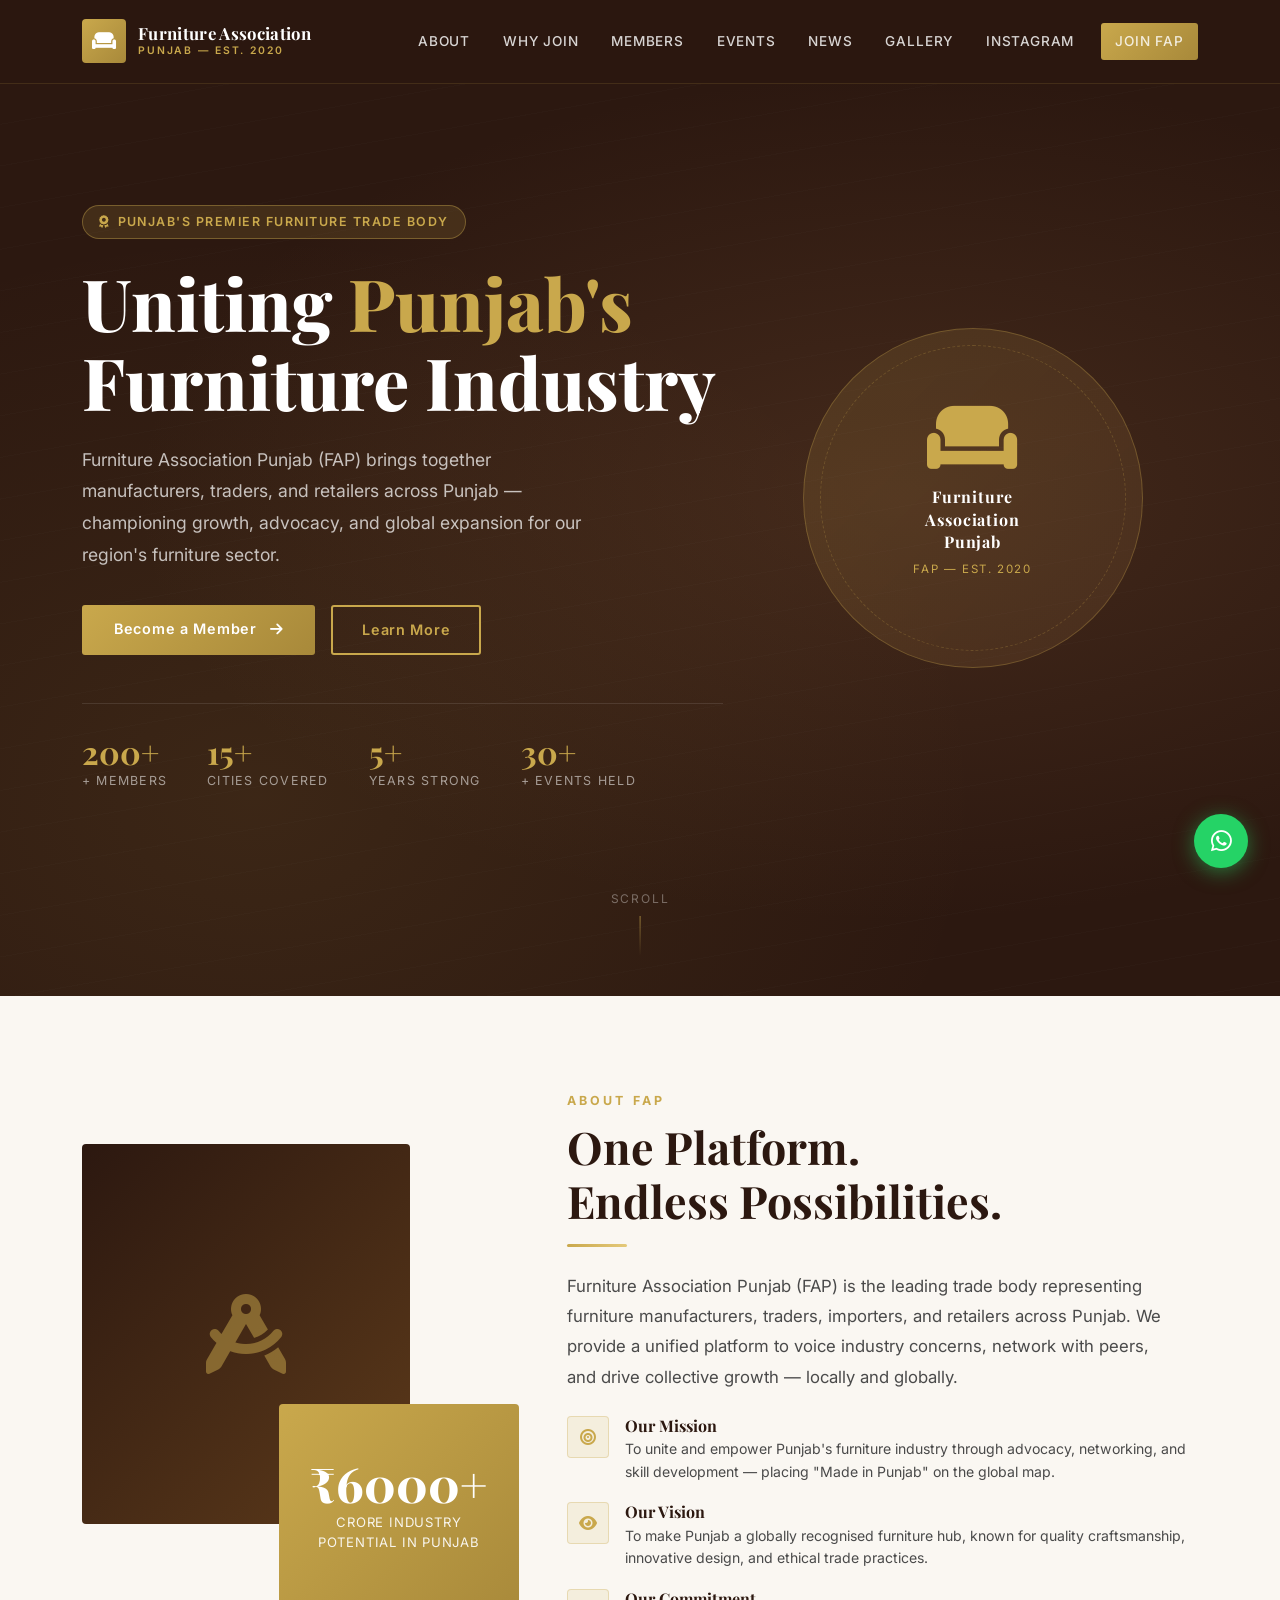
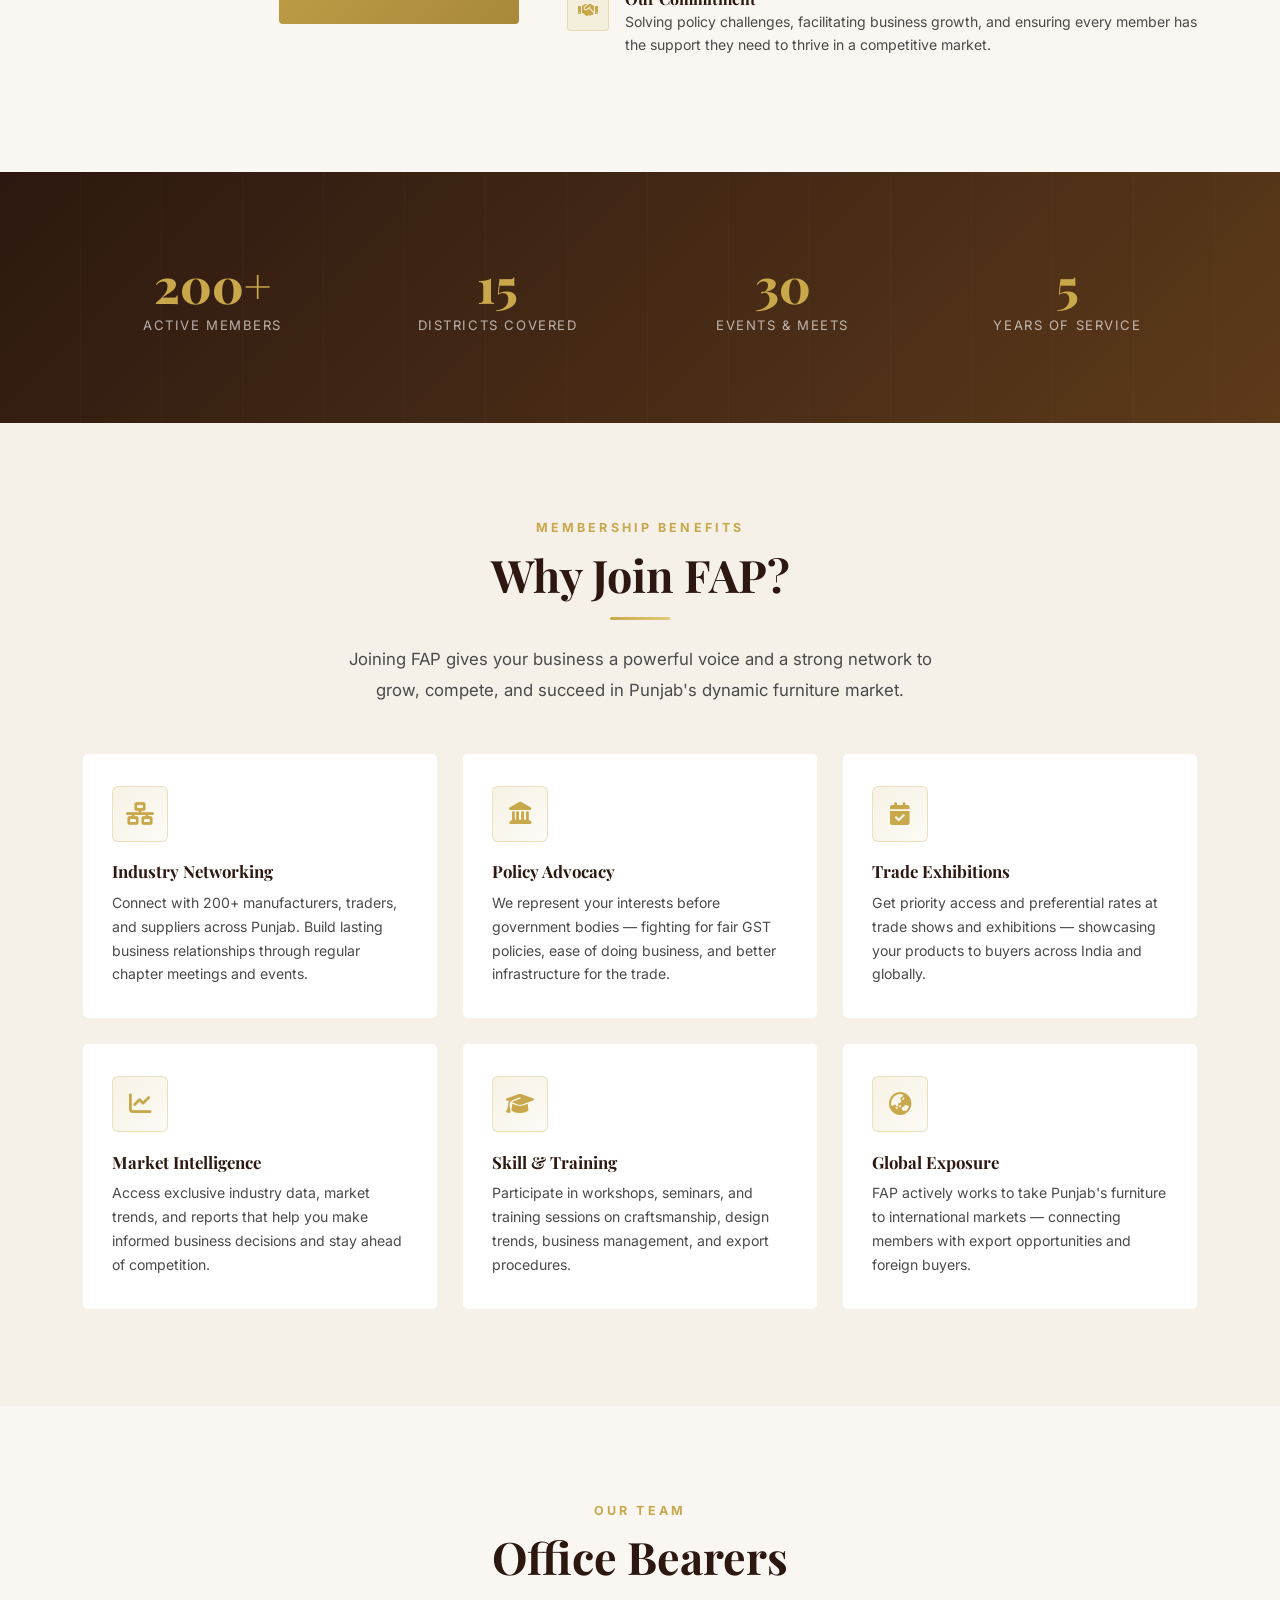
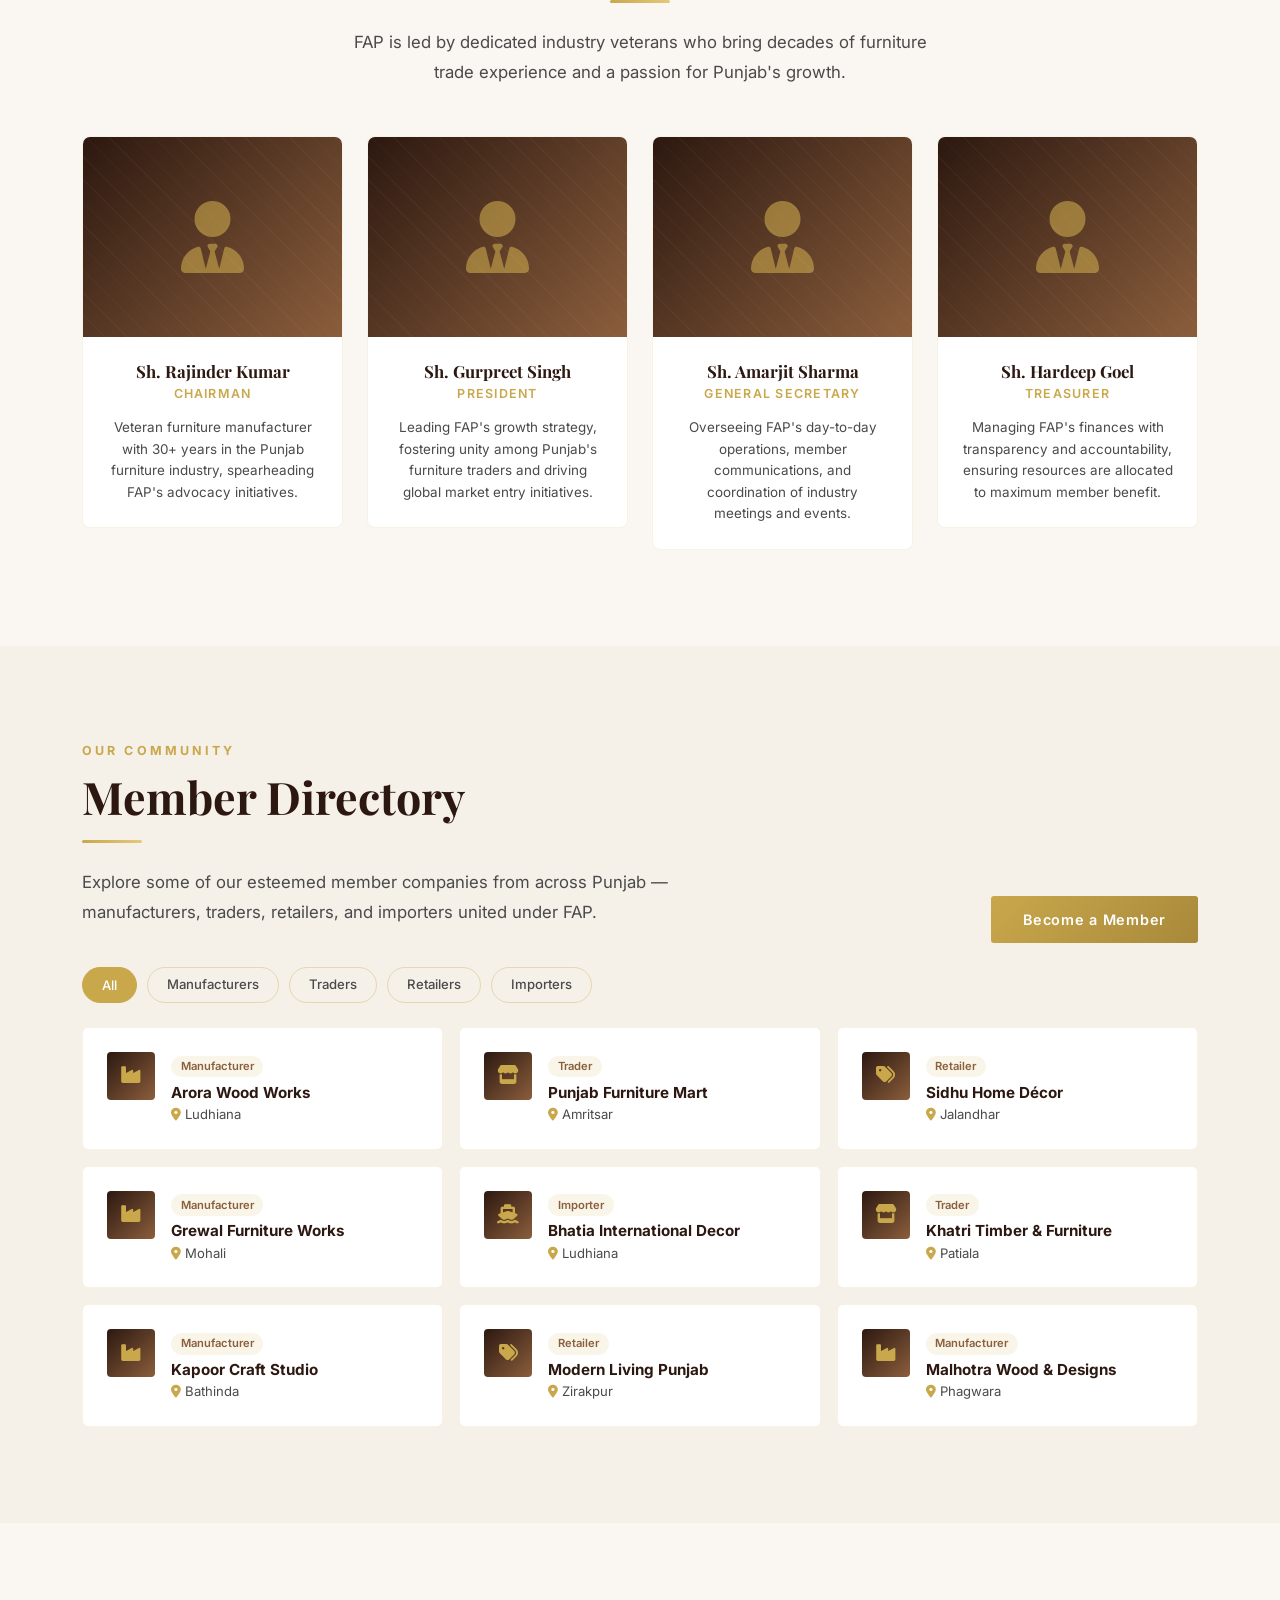
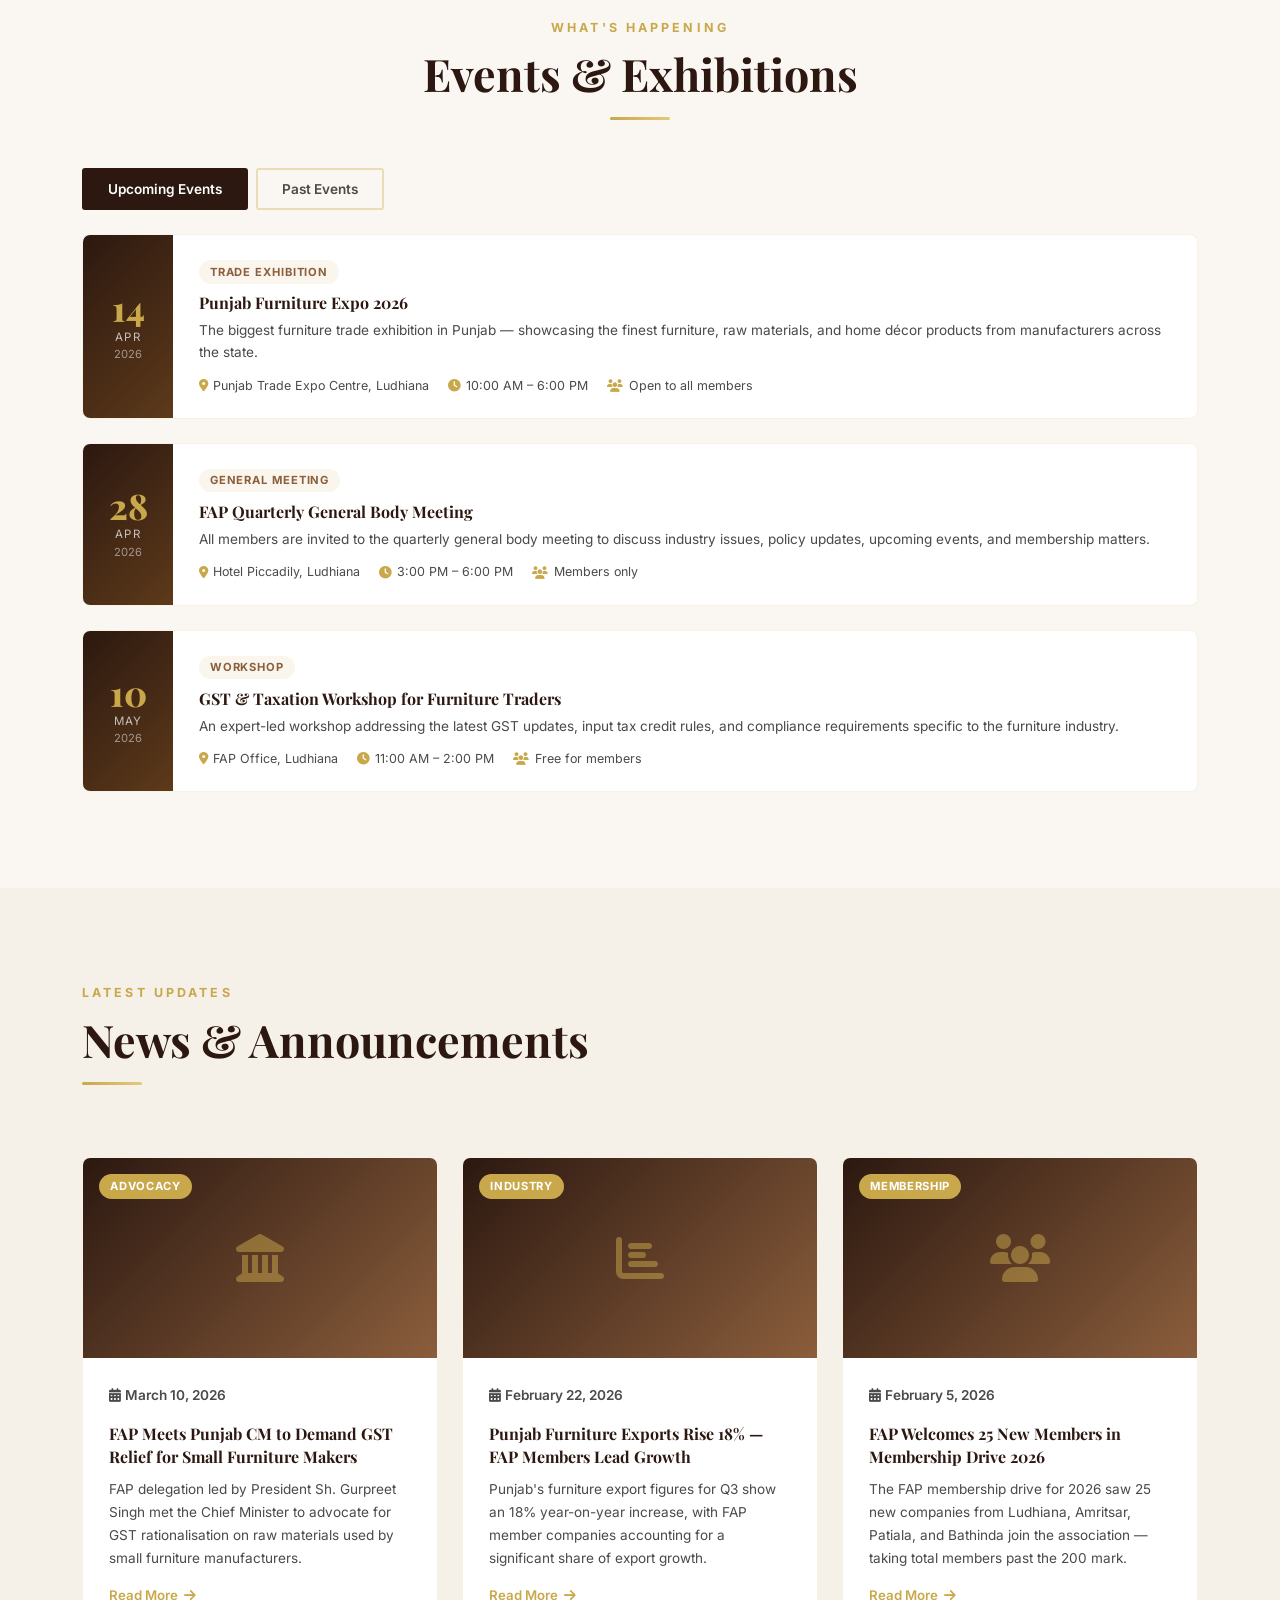
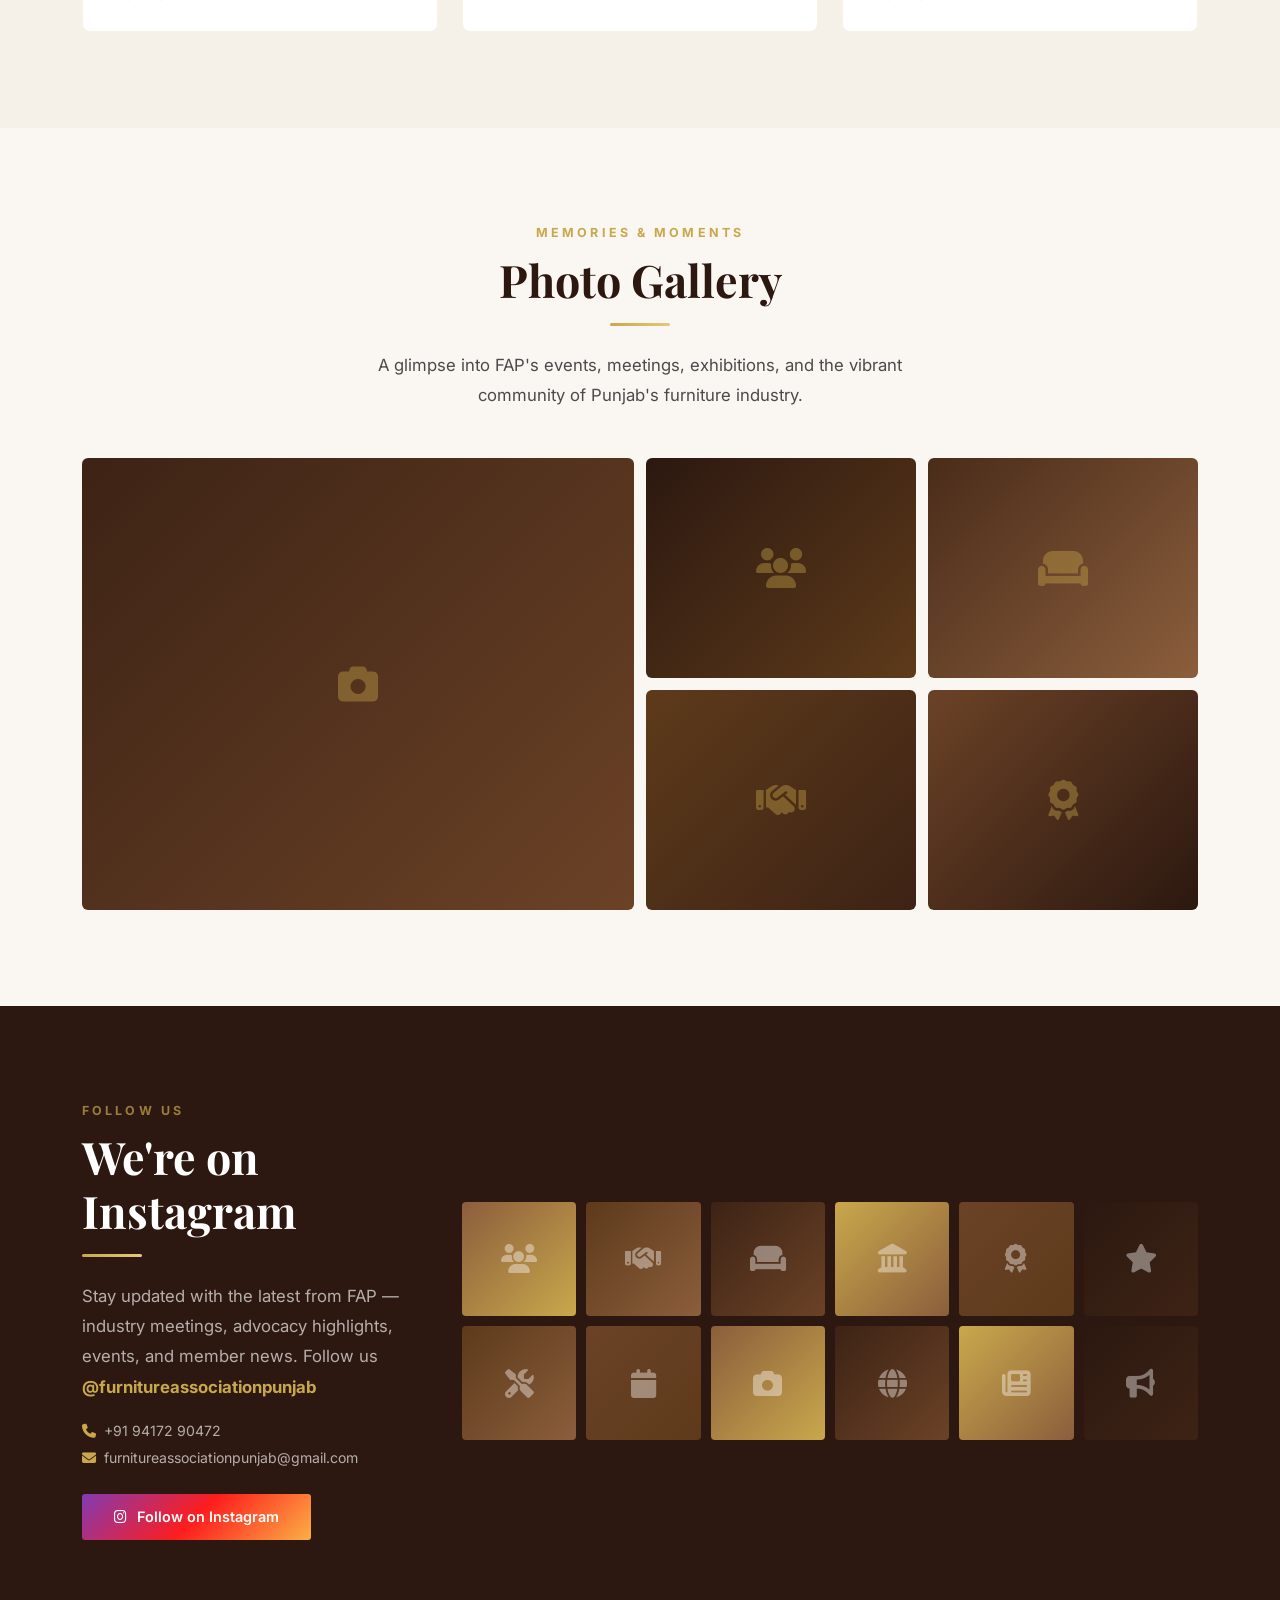
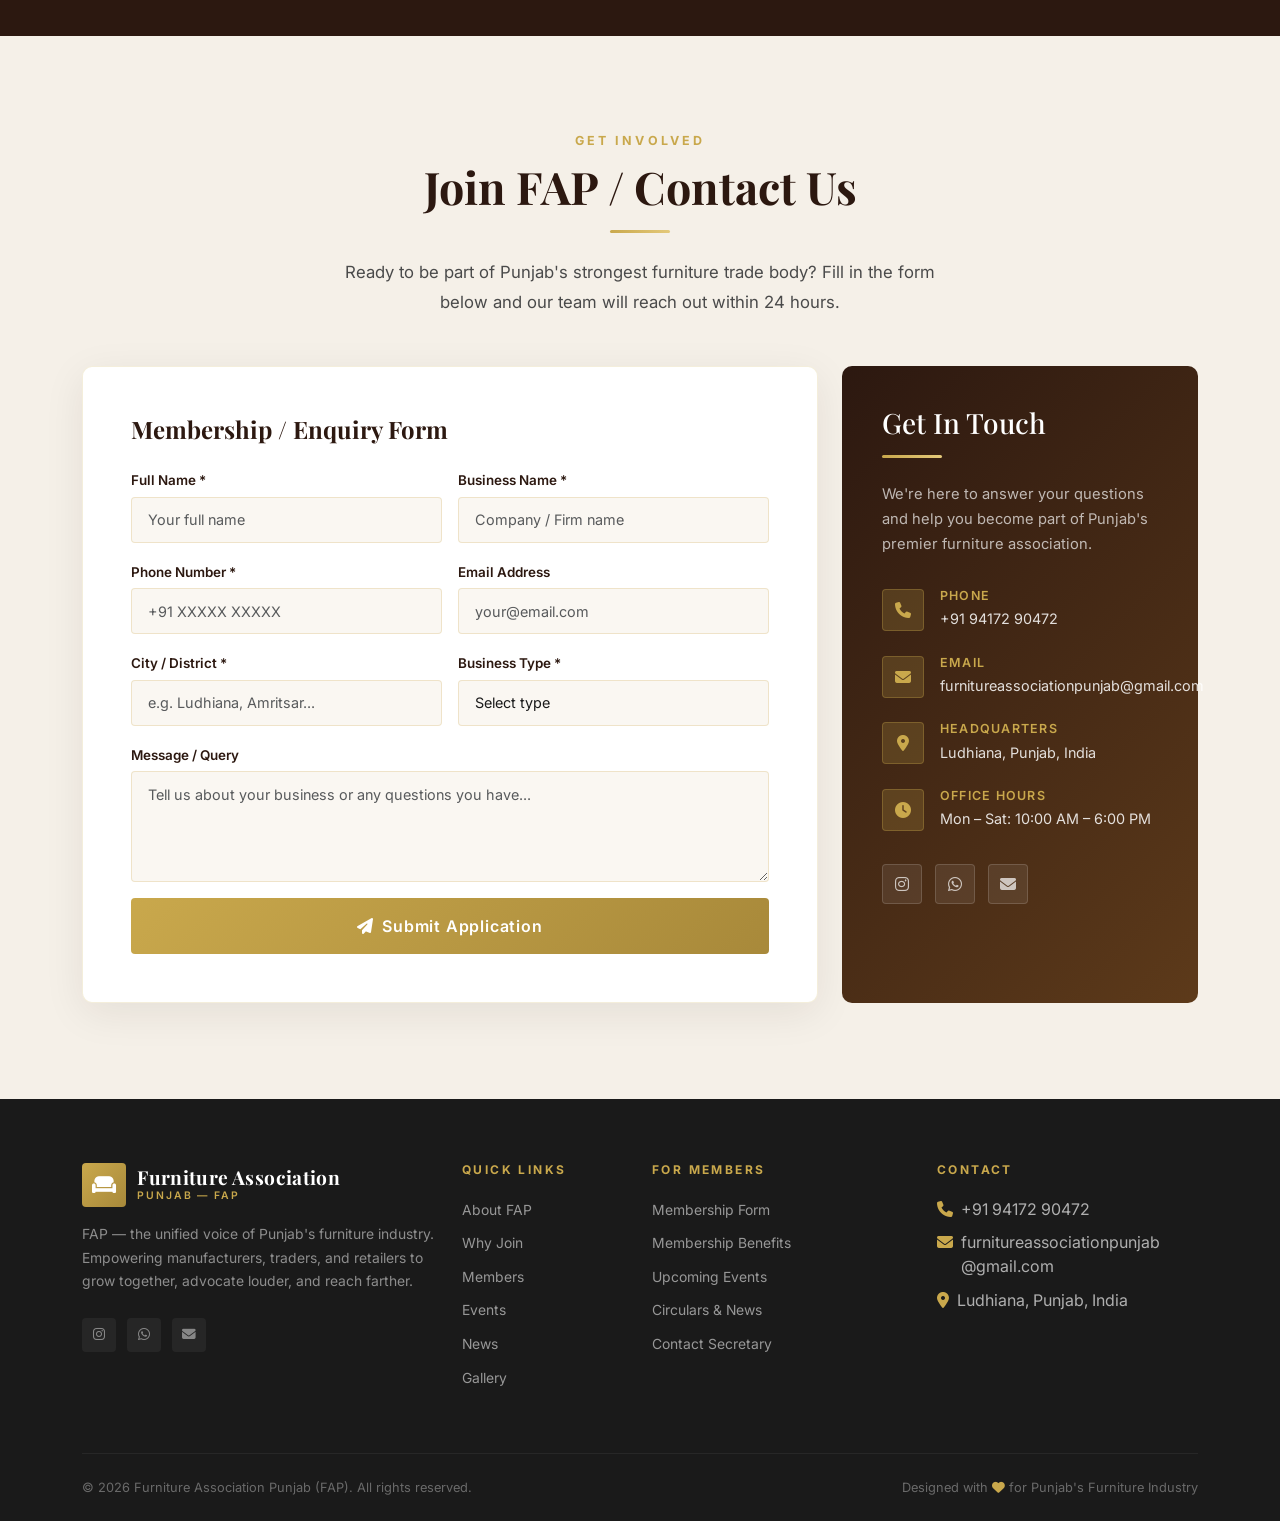
==== commit fffde09a: "some changes." ====
--- a/index.html
+++ b/index.html
@@ -2,441 +2,1237 @@
 <html lang="en">
 <head>
   <meta charset="UTF-8" />
-  <meta name="viewport" content="width=device-width, initial-scale=1.0" />
-  <title>Chandigarh Furniture Association – Asia's Premier Furniture Market Hub</title>
-  <meta name="description" content="CFA unites 100+ manufacturers, traders & importers of Chandigarh's furniture industry since 2000. Join Asia's largest furniture market platform." />
-  <link rel="stylesheet" href="css/style.css" />
-  <link rel="stylesheet" href="https://cdnjs.cloudflare.com/ajax/libs/font-awesome/6.5.0/css/all.min.css" />
+  <meta name="viewport" content="width=device-width, initial-scale=1.0"/>
+  <title>Furniture Association Punjab | FAP — Uniting Punjab's Furniture Industry</title>
+  <meta name="description" content="Furniture Association Punjab (FAP) — The official trade association representing furniture manufacturers, traders, and retailers across Punjab, India."/>
+
+  <!-- Bootstrap 5 -->
+  <link href="https://cdn.jsdelivr.net/npm/bootstrap@5.3.3/dist/css/bootstrap.min.css" rel="stylesheet"/>
+  <!-- Font Awesome -->
+  <link href="https://cdnjs.cloudflare.com/ajax/libs/font-awesome/6.5.0/css/all.min.css" rel="stylesheet"/>
+  <!-- Google Fonts -->
+  <link href="https://fonts.googleapis.com/css2?family=Playfair+Display:wght@400;600;700;800&family=Inter:wght@300;400;500;600;700&display=swap" rel="stylesheet"/>
+  <!-- AOS -->
+  <link href="https://unpkg.com/aos@2.3.4/dist/aos.css" rel="stylesheet"/>
+  <!-- Swiper -->
+  <link href="https://cdn.jsdelivr.net/npm/swiper@11/swiper-bundle.min.css" rel="stylesheet"/>
+
   <style>
-    /* ── Homepage extras ── */
-    .featured-members-grid {
-      display: grid;
-      grid-template-columns: repeat(3, 1fr);
-      gap: 1.25rem;
-    }
-    .cat-grid {
-      display: grid;
-      grid-template-columns: repeat(4, 1fr);
-      gap: 1rem;
-    }
-    .leadership-grid {
-      display: grid;
-      grid-template-columns: repeat(4, 1fr);
-      gap: 1.25rem;
-    }
-    .news-grid {
-      display: grid;
-      grid-template-columns: repeat(3, 1fr);
-      gap: 1.5rem;
-    }
-    .president-section {
-      display: grid;
-      grid-template-columns: 1fr 2fr;
-      gap: 3rem;
+    /* ===== GLOBAL ===== */
+    :root {
+      --mahogany:   #2C1810;
+      --gold:       #C9A84C;
+      --gold-light: #E4C97A;
+      --cream:      #FAF7F2;
+      --brown:      #8B5E3C;
+      --brown-mid:  #5D3A1A;
+      --dark:       #1A1A1A;
+      --mid:        #4A4A4A;
+      --light:      #F5F0E8;
+      --white:      #FFFFFF;
+      --border:     rgba(201,168,76,0.3);
+    }
+    * { margin: 0; padding: 0; box-sizing: border-box; }
+    html { scroll-behavior: smooth; }
+    body {
+      font-family: 'Inter', sans-serif;
+      background: var(--cream);
+      color: var(--dark);
+      overflow-x: hidden;
+    }
+    h1,h2,h3,h4,h5 { font-family: 'Playfair Display', serif; }
+    .gold-text { color: var(--gold); }
+    .section-label {
+      font-family: 'Inter', sans-serif;
+      font-size: 0.78rem;
+      font-weight: 700;
+      letter-spacing: 0.25em;
+      text-transform: uppercase;
+      color: var(--gold);
+      margin-bottom: 0.6rem;
+    }
+    .section-title {
+      font-size: clamp(1.9rem, 3.5vw, 2.8rem);
+      font-weight: 700;
+      color: var(--mahogany);
+      line-height: 1.2;
+      margin-bottom: 1rem;
+    }
+    .section-desc {
+      font-size: 1.05rem;
+      color: var(--mid);
+      line-height: 1.8;
+      max-width: 600px;
+    }
+    .divider-gold {
+      width: 60px; height: 3px;
+      background: linear-gradient(90deg, var(--gold), var(--gold-light));
+      border-radius: 2px;
+      margin: 1rem 0 1.5rem;
+    }
+    .divider-gold.center { margin-left: auto; margin-right: auto; }
+    .btn-gold {
+      background: linear-gradient(135deg, var(--gold), #A8893A);
+      color: var(--white);
+      border: none;
+      padding: 0.8rem 2rem;
+      border-radius: 3px;
+      font-weight: 600;
+      font-size: 0.9rem;
+      letter-spacing: 0.05em;
+      transition: all 0.3s ease;
+      text-decoration: none;
+      display: inline-block;
+    }
+    .btn-gold:hover {
+      background: linear-gradient(135deg, #A8893A, var(--gold));
+      color: var(--white);
+      transform: translateY(-2px);
+      box-shadow: 0 8px 25px rgba(201,168,76,0.4);
+    }
+    .btn-outline-gold {
+      background: transparent;
+      color: var(--gold);
+      border: 2px solid var(--gold);
+      padding: 0.75rem 1.8rem;
+      border-radius: 3px;
+      font-weight: 600;
+      font-size: 0.9rem;
+      letter-spacing: 0.05em;
+      transition: all 0.3s ease;
+      text-decoration: none;
+      display: inline-block;
+    }
+    .btn-outline-gold:hover {
+      background: var(--gold);
+      color: var(--white);
+      transform: translateY(-2px);
+    }
+
+    /* ===== NAVBAR ===== */
+    #mainNav {
+      background: rgba(44,24,16,0.97);
+      backdrop-filter: blur(10px);
+      padding: 0.9rem 0;
+      transition: all 0.4s ease;
+      border-bottom: 1px solid rgba(201,168,76,0.15);
+    }
+    #mainNav.scrolled {
+      padding: 0.6rem 0;
+      box-shadow: 0 4px 30px rgba(0,0,0,0.3);
+    }
+    .navbar-brand {
+      display: flex;
       align-items: center;
-    }
-    .president-photo {
-      border-radius: var(--radius-xl);
-      overflow: hidden;
-      box-shadow: var(--shadow-xl);
+      gap: 0.75rem;
+      text-decoration: none;
+    }
+    .nav-logo-icon {
+      width: 44px; height: 44px;
+      background: linear-gradient(135deg, var(--gold), #A8893A);
+      border-radius: 4px;
+      display: flex; align-items: center; justify-content: center;
+      font-size: 1.2rem;
+      color: var(--white);
+      flex-shrink: 0;
+    }
+    .nav-brand-text .brand-main {
+      font-family: 'Playfair Display', serif;
+      font-size: 1.05rem;
+      font-weight: 700;
+      color: var(--white);
+      line-height: 1.1;
+      letter-spacing: 0.02em;
+    }
+    .nav-brand-text .brand-sub {
+      font-size: 0.65rem;
+      color: var(--gold);
+      letter-spacing: 0.18em;
+      text-transform: uppercase;
+      font-weight: 600;
+    }
+    .navbar-nav .nav-link {
+      color: rgba(255,255,255,0.82) !important;
+      font-size: 0.85rem;
+      font-weight: 500;
+      letter-spacing: 0.06em;
+      text-transform: uppercase;
+      padding: 0.5rem 0.9rem !important;
+      transition: color 0.3s;
       position: relative;
     }
-    .president-photo::after {
+    .navbar-nav .nav-link::after {
       content: '';
       position: absolute;
-      inset: -8px;
-      border-radius: calc(var(--radius-xl) + 8px);
-      border: 3px solid var(--gold);
-      opacity: 0.5;
-    }
-    .president-photo img { width: 100%; height: 360px; object-fit: cover; }
-    .president-quote {
-      font-size: 1.15rem;
-      font-style: italic;
-      color: var(--gray-700);
-      border-left: 4px solid var(--gold);
-      padding-left: 1.5rem;
-      margin-bottom: 1.5rem;
-      line-height: 1.8;
-    }
-    .contact-strip {
-      display: grid;
-      grid-template-columns: repeat(3, 1fr);
-      gap: 2px;
-      background: var(--gray-200);
-    }
-    .contact-strip-item {
-      background: var(--white);
-      padding: 2rem 1.5rem;
+      bottom: 0; left: 50%; right: 50%;
+      height: 1px;
+      background: var(--gold);
+      transition: all 0.3s;
+    }
+    .navbar-nav .nav-link:hover { color: var(--gold) !important; }
+    .navbar-nav .nav-link:hover::after { left: 0.9rem; right: 0.9rem; }
+    .nav-join-btn {
+      background: linear-gradient(135deg, var(--gold), #A8893A);
+      color: var(--white) !important;
+      border-radius: 3px;
+      padding: 0.45rem 1.2rem !important;
+    }
+    .nav-join-btn:hover { opacity: 0.88; }
+    .navbar-toggler { border-color: rgba(201,168,76,0.5); }
+    .navbar-toggler-icon {
+      background-image: url("data:image/svg+xml,%3csvg xmlns='http://www.w3.org/2000/svg' viewBox='0 0 30 30'%3e%3cpath stroke='rgba%28201,168,76,0.9%29' stroke-linecap='round' stroke-miterlimit='10' stroke-width='2' d='M4 7h22M4 15h22M4 23h22'/%3e%3c/svg%3e");
+    }
+
+    /* ===== HERO ===== */
+    #hero {
+      min-height: 100vh;
+      background: var(--mahogany);
+      position: relative;
       display: flex;
       align-items: center;
-      gap: 1rem;
-      transition: var(--transition);
-    }
-    .contact-strip-item:hover { background: var(--navy); }
-    .contact-strip-item:hover .cs-icon { background: var(--gold); color: var(--navy); }
-    .contact-strip-item:hover .cs-label, .contact-strip-item:hover .cs-value { color: var(--white); }
-    .cs-icon {
-      width: 52px; height: 52px;
-      background: rgba(27,82,153,0.1);
-      border-radius: var(--radius-md);
+      overflow: hidden;
+    }
+    .hero-pattern {
+      position: absolute; inset: 0;
+      background-image:
+        radial-gradient(ellipse at 70% 50%, rgba(139,94,60,0.25) 0%, transparent 60%),
+        radial-gradient(ellipse at 20% 80%, rgba(201,168,76,0.1) 0%, transparent 50%);
+      pointer-events: none;
+    }
+    .hero-wood-lines {
+      position: absolute; inset: 0; pointer-events: none;
+      background: repeating-linear-gradient(
+        170deg,
+        transparent,
+        transparent 40px,
+        rgba(255,255,255,0.012) 40px,
+        rgba(255,255,255,0.012) 41px
+      );
+    }
+    .hero-content { position: relative; z-index: 2; }
+    .hero-badge {
+      display: inline-flex;
+      align-items: center;
+      gap: 0.5rem;
+      background: rgba(201,168,76,0.15);
+      border: 1px solid rgba(201,168,76,0.4);
+      color: var(--gold);
+      padding: 0.4rem 1rem;
+      border-radius: 50px;
+      font-size: 0.78rem;
+      font-weight: 600;
+      letter-spacing: 0.12em;
+      text-transform: uppercase;
+      margin-bottom: 1.5rem;
+    }
+    .hero-title {
+      font-size: clamp(2.6rem, 6vw, 4.5rem);
+      font-weight: 800;
+      color: var(--white);
+      line-height: 1.1;
+      margin-bottom: 1.4rem;
+    }
+    .hero-title .accent { color: var(--gold); }
+    .hero-desc {
+      font-size: 1.1rem;
+      color: rgba(255,255,255,0.72);
+      line-height: 1.8;
+      max-width: 520px;
+      margin-bottom: 2.2rem;
+    }
+    .hero-ctas { display: flex; gap: 1rem; flex-wrap: wrap; margin-bottom: 3rem; }
+    .hero-stats {
+      display: flex;
+      gap: 2.5rem;
+      flex-wrap: wrap;
+      border-top: 1px solid rgba(255,255,255,0.1);
+      padding-top: 2rem;
+    }
+    .hero-stat-item .num {
+      font-family: 'Playfair Display', serif;
+      font-size: 2rem;
+      font-weight: 700;
+      color: var(--gold);
+      line-height: 1;
+    }
+    .hero-stat-item .lbl {
+      font-size: 0.78rem;
+      color: rgba(255,255,255,0.55);
+      text-transform: uppercase;
+      letter-spacing: 0.1em;
+      margin-top: 0.25rem;
+    }
+    .hero-visual {
+      position: relative;
       display: flex;
       align-items: center;
       justify-content: center;
-      color: var(--blue);
-      font-size: 1.3rem;
-      flex-shrink: 0;
-      transition: var(--transition);
-    }
-    .cs-label { font-size: 0.78rem; text-transform: uppercase; letter-spacing: 0.08em; color: var(--gray-500); font-weight: 600; }
-    .cs-value { font-weight: 700; color: var(--navy); font-size: 0.95rem; transition: var(--transition); }
-    @media (max-width: 1024px) {
-      .cat-grid { grid-template-columns: repeat(2, 1fr); }
-      .leadership-grid { grid-template-columns: repeat(2, 1fr); }
-      .featured-members-grid { grid-template-columns: repeat(2, 1fr); }
-    }
-    @media (max-width: 768px) {
-      .news-grid { grid-template-columns: 1fr; }
-      .president-section { grid-template-columns: 1fr; }
-      .president-photo { max-width: 320px; margin: 0 auto; }
-      .contact-strip { grid-template-columns: 1fr; }
-      .featured-members-grid { grid-template-columns: 1fr; }
-      .leadership-grid { grid-template-columns: repeat(2, 1fr); }
-    }
-    @media (max-width: 480px) {
-      .cat-grid { grid-template-columns: 1fr 1fr; }
-      .leadership-grid { grid-template-columns: 1fr 1fr; }
+    }
+    .hero-emblem {
+      width: 340px; height: 340px;
+      border-radius: 50%;
+      background: linear-gradient(135deg, rgba(201,168,76,0.15), rgba(139,94,60,0.2));
+      border: 1px solid rgba(201,168,76,0.3);
+      display: flex;
+      align-items: center;
+      justify-content: center;
+      position: relative;
+    }
+    .hero-emblem::before {
+      content: '';
+      position: absolute;
+      inset: 16px;
+      border-radius: 50%;
+      border: 1px dashed rgba(201,168,76,0.25);
+    }
+    .hero-emblem-inner {
+      text-align: center;
+      color: var(--white);
+    }
+    .hero-emblem-icon {
+      font-size: 4.5rem;
+      color: var(--gold);
+      display: block;
+      margin-bottom: 0.8rem;
+    }
+    .hero-emblem-inner h3 {
+      font-size: 1rem;
+      font-weight: 700;
+      letter-spacing: 0.06em;
+      line-height: 1.4;
+      color: var(--white);
+    }
+    .hero-emblem-inner p {
+      font-size: 0.72rem;
+      color: var(--gold);
+      letter-spacing: 0.14em;
+      text-transform: uppercase;
+      margin-top: 0.3rem;
+    }
+    .hero-scroll-hint {
+      position: absolute;
+      bottom: 2.5rem;
+      left: 50%;
+      transform: translateX(-50%);
+      color: rgba(255,255,255,0.35);
+      font-size: 0.75rem;
+      letter-spacing: 0.15em;
+      text-transform: uppercase;
+      display: flex;
+      flex-direction: column;
+      align-items: center;
+      gap: 0.5rem;
+      z-index: 2;
+    }
+    .scroll-arrow {
+      width: 1px; height: 40px;
+      background: linear-gradient(to bottom, rgba(201,168,76,0.7), transparent);
+      animation: scrollPulse 1.8s ease-in-out infinite;
+    }
+    @keyframes scrollPulse { 0%,100%{opacity:0.4;} 50%{opacity:1;} }
+
+    /* ===== ABOUT ===== */
+    #about { padding: 6rem 0; background: var(--cream); }
+    .about-img-block {
+      position: relative;
+      height: 480px;
+    }
+    .about-img-main {
+      width: 75%;
+      height: 380px;
+      background: linear-gradient(135deg, var(--mahogany), var(--brown-mid));
+      border-radius: 4px;
+      position: absolute;
+      top: 0; left: 0;
+      display: flex; align-items: center; justify-content: center;
+      overflow: hidden;
+    }
+    .about-img-main i { font-size: 5rem; color: rgba(201,168,76,0.5); }
+    .about-img-accent {
+      width: 55%;
+      height: 220px;
+      background: linear-gradient(135deg, var(--gold), #A8893A);
+      border-radius: 4px;
+      position: absolute;
+      bottom: 0; right: 0;
+      display: flex; align-items: center; justify-content: center;
+      flex-direction: column;
+      color: var(--white);
+      text-align: center;
+      padding: 1.5rem;
+    }
+    .about-img-accent .big-num {
+      font-family: 'Playfair Display', serif;
+      font-size: 3rem;
+      font-weight: 800;
+      line-height: 1;
+    }
+    .about-img-accent p { font-size: 0.82rem; letter-spacing: 0.06em; text-transform: uppercase; margin-top: 0.4rem; opacity: 0.9; }
+    .about-points { margin-top: 1.5rem; }
+    .about-point {
+      display: flex;
+      gap: 1rem;
+      margin-bottom: 1.2rem;
+      align-items: flex-start;
+    }
+    .about-point-icon {
+      width: 42px; height: 42px; flex-shrink: 0;
+      background: rgba(201,168,76,0.12);
+      border: 1px solid rgba(201,168,76,0.3);
+      border-radius: 4px;
+      display: flex; align-items: center; justify-content: center;
+      color: var(--gold);
+      font-size: 1rem;
+    }
+    .about-point-text h6 {
+      font-family: 'Playfair Display', serif;
+      font-size: 1rem;
+      font-weight: 700;
+      color: var(--mahogany);
+      margin-bottom: 0.2rem;
+    }
+    .about-point-text p { font-size: 0.88rem; color: var(--mid); line-height: 1.6; margin: 0; }
+
+    /* ===== STATS BAR ===== */
+    #stats {
+      background: linear-gradient(135deg, var(--mahogany) 0%, var(--brown-mid) 100%);
+      padding: 4rem 0;
+      position: relative;
+      overflow: hidden;
+    }
+    #stats::before {
+      content: '';
+      position: absolute; inset: 0;
+      background: repeating-linear-gradient(90deg, transparent, transparent 80px, rgba(255,255,255,0.02) 80px, rgba(255,255,255,0.02) 81px);
+    }
+    .stat-card {
+      text-align: center;
+      padding: 1.5rem;
+      position: relative;
+    }
+    .stat-card:not(:last-child)::after {
+      content: '';
+      position: absolute;
+      right: 0; top: 20%; bottom: 20%;
+      width: 1px;
+      background: rgba(201,168,76,0.2);
+    }
+    .stat-num {
+      font-family: 'Playfair Display', serif;
+      font-size: 3rem;
+      font-weight: 800;
+      color: var(--gold);
+      line-height: 1;
+    }
+    .stat-label {
+      font-size: 0.82rem;
+      color: rgba(255,255,255,0.65);
+      text-transform: uppercase;
+      letter-spacing: 0.12em;
+      margin-top: 0.5rem;
+    }
+
+    /* ===== WHY JOIN ===== */
+    #why-join { padding: 6rem 0; background: var(--light); }
+    .benefit-card {
+      background: var(--white);
+      border-radius: 6px;
+      padding: 2rem 1.8rem;
+      height: 100%;
+      border: 1px solid rgba(201,168,76,0.15);
+      transition: all 0.35s ease;
+      position: relative;
+      overflow: hidden;
+    }
+    .benefit-card::before {
+      content: '';
+      position: absolute;
+      top: 0; left: 0; right: 0;
+      height: 3px;
+      background: linear-gradient(90deg, var(--gold), var(--gold-light));
+      transform: scaleX(0);
+      transform-origin: left;
+      transition: transform 0.35s ease;
+    }
+    .benefit-card:hover { transform: translateY(-6px); box-shadow: 0 16px 40px rgba(44,24,16,0.12); }
+    .benefit-card:hover::before { transform: scaleX(1); }
+    .benefit-icon {
+      width: 56px; height: 56px;
+      background: linear-gradient(135deg, rgba(201,168,76,0.15), rgba(201,168,76,0.05));
+      border: 1px solid rgba(201,168,76,0.3);
+      border-radius: 6px;
+      display: flex; align-items: center; justify-content: center;
+      color: var(--gold);
+      font-size: 1.4rem;
+      margin-bottom: 1.2rem;
+    }
+    .benefit-card h5 {
+      font-size: 1.05rem;
+      font-weight: 700;
+      color: var(--mahogany);
+      margin-bottom: 0.6rem;
+    }
+    .benefit-card p { font-size: 0.88rem; color: var(--mid); line-height: 1.7; margin: 0; }
+
+    /* ===== LEADERSHIP ===== */
+    #leadership { padding: 6rem 0; background: var(--cream); }
+    .leader-card {
+      background: var(--white);
+      border-radius: 8px;
+      overflow: hidden;
+      border: 1px solid rgba(201,168,76,0.15);
+      transition: all 0.35s ease;
+      text-align: center;
+    }
+    .leader-card:hover { transform: translateY(-5px); box-shadow: 0 20px 50px rgba(44,24,16,0.14); }
+    .leader-avatar {
+      width: 100%;
+      height: 200px;
+      background: linear-gradient(135deg, var(--mahogany), var(--brown));
+      display: flex; align-items: center; justify-content: center;
+      position: relative;
+      overflow: hidden;
+    }
+    .leader-avatar i { font-size: 4.5rem; color: rgba(201,168,76,0.6); }
+    .leader-avatar .avatar-pattern {
+      position: absolute; inset: 0;
+      background: repeating-linear-gradient(
+        45deg, transparent, transparent 15px,
+        rgba(255,255,255,0.03) 15px, rgba(255,255,255,0.03) 16px
+      );
+    }
+    .leader-body { padding: 1.5rem; }
+    .leader-body h5 {
+      font-size: 1.05rem;
+      font-weight: 700;
+      color: var(--mahogany);
+      margin-bottom: 0.3rem;
+    }
+    .leader-role {
+      font-size: 0.78rem;
+      font-weight: 600;
+      color: var(--gold);
+      text-transform: uppercase;
+      letter-spacing: 0.1em;
+      margin-bottom: 0.8rem;
+    }
+    .leader-body p { font-size: 0.84rem; color: var(--mid); line-height: 1.6; margin: 0; }
+
+    /* ===== MEMBERS ===== */
+    #members { padding: 6rem 0; background: var(--light); }
+    .member-filter { display: flex; gap: 0.6rem; flex-wrap: wrap; margin-bottom: 2.5rem; }
+    .filter-btn {
+      padding: 0.45rem 1.2rem;
+      border: 1.5px solid rgba(201,168,76,0.35);
+      background: transparent;
+      color: var(--mid);
+      border-radius: 50px;
+      font-size: 0.82rem;
+      font-weight: 500;
+      cursor: pointer;
+      transition: all 0.25s;
+    }
+    .filter-btn:hover, .filter-btn.active {
+      background: var(--gold);
+      border-color: var(--gold);
+      color: var(--white);
+    }
+    .member-card {
+      background: var(--white);
+      border-radius: 6px;
+      padding: 1.5rem;
+      border: 1px solid rgba(201,168,76,0.15);
+      transition: all 0.3s ease;
+      display: flex;
+      gap: 1rem;
+      align-items: flex-start;
+    }
+    .member-card:hover { box-shadow: 0 8px 25px rgba(44,24,16,0.1); transform: translateY(-3px); }
+    .member-card-icon {
+      width: 48px; height: 48px; flex-shrink: 0;
+      background: linear-gradient(135deg, var(--mahogany), var(--brown));
+      border-radius: 4px;
+      display: flex; align-items: center; justify-content: center;
+      color: var(--gold);
+      font-size: 1.2rem;
+    }
+    .member-card h6 { font-size: 0.95rem; font-weight: 700; color: var(--mahogany); margin-bottom: 0.2rem; }
+    .member-tag {
+      display: inline-block;
+      background: rgba(201,168,76,0.12);
+      color: var(--brown);
+      font-size: 0.7rem;
+      font-weight: 600;
+      padding: 0.15rem 0.6rem;
+      border-radius: 50px;
+      margin-bottom: 0.4rem;
+    }
+    .member-card p { font-size: 0.82rem; color: var(--mid); margin: 0; }
+
+    /* ===== EVENTS ===== */
+    #events { padding: 6rem 0; background: var(--cream); }
+    .events-tabs { display: flex; gap: 0.5rem; margin-bottom: 2.5rem; }
+    .event-tab {
+      padding: 0.55rem 1.5rem;
+      border: 2px solid rgba(201,168,76,0.35);
+      background: transparent;
+      color: var(--mid);
+      border-radius: 3px;
+      font-size: 0.85rem;
+      font-weight: 600;
+      cursor: pointer;
+      transition: all 0.25s;
+      font-family: 'Inter', sans-serif;
+    }
+    .event-tab.active, .event-tab:hover { background: var(--mahogany); border-color: var(--mahogany); color: var(--white); }
+    .event-card {
+      background: var(--white);
+      border-radius: 8px;
+      overflow: hidden;
+      border: 1px solid rgba(201,168,76,0.15);
+      transition: all 0.3s ease;
+      display: flex;
+    }
+    .event-card:hover { box-shadow: 0 12px 35px rgba(44,24,16,0.12); transform: translateY(-3px); }
+    .event-date-block {
+      background: linear-gradient(135deg, var(--mahogany), var(--brown-mid));
+      color: var(--white);
+      width: 90px; flex-shrink: 0;
+      display: flex; flex-direction: column;
+      align-items: center; justify-content: center;
+      padding: 1rem;
+      text-align: center;
+    }
+    .event-date-block .day {
+      font-family: 'Playfair Display', serif;
+      font-size: 2.2rem;
+      font-weight: 800;
+      color: var(--gold);
+      line-height: 1;
+    }
+    .event-date-block .month { font-size: 0.72rem; letter-spacing: 0.1em; text-transform: uppercase; color: rgba(255,255,255,0.7); margin-top: 0.2rem; }
+    .event-date-block .year { font-size: 0.7rem; color: rgba(255,255,255,0.5); }
+    .event-body { padding: 1.4rem 1.6rem; flex: 1; }
+    .event-type {
+      display: inline-block;
+      background: rgba(201,168,76,0.1);
+      color: var(--brown);
+      font-size: 0.7rem;
+      font-weight: 700;
+      letter-spacing: 0.08em;
+      text-transform: uppercase;
+      padding: 0.2rem 0.7rem;
+      border-radius: 50px;
+      margin-bottom: 0.6rem;
+    }
+    .event-body h5 { font-size: 1rem; font-weight: 700; color: var(--mahogany); margin-bottom: 0.5rem; }
+    .event-body p { font-size: 0.85rem; color: var(--mid); margin-bottom: 0.8rem; line-height: 1.6; }
+    .event-meta { display: flex; gap: 1.2rem; flex-wrap: wrap; }
+    .event-meta span { font-size: 0.78rem; color: var(--mid); display: flex; align-items: center; gap: 0.35rem; }
+    .event-meta i { color: var(--gold); }
+
+    /* ===== NEWS ===== */
+    #news { padding: 6rem 0; background: var(--light); }
+    .news-card {
+      background: var(--white);
+      border-radius: 8px;
+      overflow: hidden;
+      border: 1px solid rgba(201,168,76,0.15);
+      transition: all 0.3s ease;
+      height: 100%;
+    }
+    .news-card:hover { box-shadow: 0 14px 40px rgba(44,24,16,0.12); transform: translateY(-4px); }
+    .news-img {
+      height: 200px;
+      background: linear-gradient(135deg, var(--mahogany), var(--brown));
+      display: flex; align-items: center; justify-content: center;
+      position: relative;
+      overflow: hidden;
+    }
+    .news-img i { font-size: 3rem; color: rgba(201,168,76,0.5); }
+    .news-category {
+      position: absolute;
+      top: 1rem; left: 1rem;
+      background: var(--gold);
+      color: var(--white);
+      font-size: 0.7rem;
+      font-weight: 700;
+      padding: 0.25rem 0.7rem;
+      border-radius: 50px;
+      letter-spacing: 0.06em;
+      text-transform: uppercase;
+    }
+    .news-body { padding: 1.6rem; }
+    .news-date { font-size: 0.78rem; color: var(--gold); font-weight: 600; margin-bottom: 0.6rem; }
+    .news-body h5 { font-size: 1rem; font-weight: 700; color: var(--mahogany); margin-bottom: 0.6rem; line-height: 1.4; }
+    .news-body p { font-size: 0.85rem; color: var(--mid); line-height: 1.7; margin-bottom: 1rem; }
+    .news-read-more { font-size: 0.83rem; font-weight: 600; color: var(--gold); text-decoration: none; display: flex; align-items: center; gap: 0.4rem; transition: gap 0.25s; }
+    .news-read-more:hover { gap: 0.7rem; color: var(--brown); }
+
+    /* ===== GALLERY ===== */
+    #gallery { padding: 6rem 0; background: var(--cream); }
+    .gallery-grid {
+      display: grid;
+      grid-template-columns: repeat(4, 1fr);
+      grid-template-rows: repeat(2, 220px);
+      gap: 12px;
+    }
+    .gallery-grid .g-item:first-child {
+      grid-column: 1 / 3;
+      grid-row: 1 / 3;
+    }
+    .g-item {
+      border-radius: 6px;
+      overflow: hidden;
+      position: relative;
+      cursor: pointer;
+    }
+    .g-item .g-bg {
+      width: 100%; height: 100%;
+      display: flex; align-items: center; justify-content: center;
+      transition: transform 0.4s ease;
+    }
+    .g-item:hover .g-bg { transform: scale(1.05); }
+    .g-item i { font-size: 2.5rem; color: rgba(201,168,76,0.6); }
+    .g-bg-1 { background: linear-gradient(135deg, #3D2315, #6B4226); }
+    .g-bg-2 { background: linear-gradient(135deg, #2C1810, #5D3A1A); }
+    .g-bg-3 { background: linear-gradient(135deg, #4A2C1A, #8B5E3C); }
+    .g-bg-4 { background: linear-gradient(135deg, #5D3A1A, #3D2315); }
+    .g-bg-5 { background: linear-gradient(135deg, #6B4226, #2C1810); }
+    .g-overlay {
+      position: absolute; inset: 0;
+      background: rgba(44,24,16,0);
+      display: flex; align-items: center; justify-content: center;
+      color: var(--white);
+      transition: background 0.3s;
+    }
+    .g-item:hover .g-overlay { background: rgba(44,24,16,0.55); }
+    .g-overlay i.fa-expand { font-size: 1.5rem; opacity: 0; transition: opacity 0.3s; }
+    .g-item:hover .g-overlay i.fa-expand { opacity: 1; }
+
+    /* ===== INSTAGRAM ===== */
+    #instagram { padding: 6rem 0; background: var(--mahogany); }
+    #instagram .section-title { color: var(--white); }
+    #instagram .section-desc { color: rgba(255,255,255,0.65); }
+    .insta-grid {
+      display: grid;
+      grid-template-columns: repeat(6, 1fr);
+      gap: 10px;
+      margin: 2.5rem 0;
+    }
+    .insta-item {
+      aspect-ratio: 1;
+      border-radius: 4px;
+      overflow: hidden;
+      position: relative;
+      cursor: pointer;
+    }
+    .insta-bg {
+      width: 100%; height: 100%;
+      display: flex; align-items: center; justify-content: center;
+      transition: transform 0.35s ease;
+    }
+    .insta-item:hover .insta-bg { transform: scale(1.08); }
+    .insta-bg i { font-size: 1.8rem; color: rgba(255,255,255,0.4); }
+    .ib-1 { background: linear-gradient(135deg, #8B5E3C, #C9A84C); }
+    .ib-2 { background: linear-gradient(135deg, #5D3A1A, #8B5E3C); }
+    .ib-3 { background: linear-gradient(135deg, #3D2315, #6B4226); }
+    .ib-4 { background: linear-gradient(135deg, #C9A84C, #8B5E3C); }
+    .ib-5 { background: linear-gradient(135deg, #6B4226, #5D3A1A); }
+    .ib-6 { background: linear-gradient(135deg, #2C1810, #3D2315); }
+    .insta-overlay {
+      position: absolute; inset: 0;
+      background: rgba(201,168,76,0);
+      display: flex; align-items: center; justify-content: center;
+      color: var(--white);
+      font-size: 1.2rem;
+      transition: background 0.3s;
+    }
+    .insta-item:hover .insta-overlay { background: rgba(201,168,76,0.6); }
+    .insta-item .insta-overlay i { opacity: 0; transition: opacity 0.3s; }
+    .insta-item:hover .insta-overlay i { opacity: 1; }
+    .insta-follow-cta {
+      display: flex;
+      align-items: center;
+      justify-content: center;
+      gap: 1rem;
+      margin-top: 1rem;
+    }
+    .btn-insta {
+      display: inline-flex;
+      align-items: center;
+      gap: 0.6rem;
+      background: linear-gradient(135deg, #833ab4, #fd1d1d, #fcb045);
+      color: var(--white);
+      padding: 0.75rem 2rem;
+      border-radius: 3px;
+      font-weight: 600;
+      font-size: 0.9rem;
+      text-decoration: none;
+      transition: all 0.3s;
+      border: none;
+    }
+    .btn-insta:hover { transform: translateY(-2px); box-shadow: 0 8px 20px rgba(253,29,29,0.4); color: var(--white); }
+
+    /* ===== JOIN / CONTACT ===== */
+    #join { padding: 6rem 0; background: var(--light); }
+    .join-form-card {
+      background: var(--white);
+      border-radius: 10px;
+      padding: 3rem;
+      border: 1px solid rgba(201,168,76,0.2);
+      box-shadow: 0 10px 40px rgba(44,24,16,0.08);
+    }
+    .form-label { font-size: 0.84rem; font-weight: 600; color: var(--mahogany); margin-bottom: 0.4rem; }
+    .form-control, .form-select {
+      border: 1.5px solid rgba(201,168,76,0.25);
+      border-radius: 4px;
+      padding: 0.7rem 1rem;
+      font-size: 0.9rem;
+      color: var(--dark);
+      background: var(--cream);
+      transition: border-color 0.25s, box-shadow 0.25s;
+    }
+    .form-control:focus, .form-select:focus {
+      border-color: var(--gold);
+      box-shadow: 0 0 0 3px rgba(201,168,76,0.12);
+      background: var(--white);
+      outline: none;
+    }
+    .contact-info-card {
+      background: linear-gradient(135deg, var(--mahogany), var(--brown-mid));
+      border-radius: 10px;
+      padding: 2.5rem;
+      height: 100%;
+      color: var(--white);
+    }
+    .contact-info-card h3 { color: var(--white); margin-bottom: 0.5rem; }
+    .contact-info-card p { color: rgba(255,255,255,0.68); font-size: 0.92rem; line-height: 1.7; margin-bottom: 2rem; }
+    .contact-item {
+      display: flex;
+      gap: 1rem;
+      align-items: flex-start;
+      margin-bottom: 1.5rem;
+    }
+    .contact-item-icon {
+      width: 42px; height: 42px; flex-shrink: 0;
+      background: rgba(201,168,76,0.2);
+      border: 1px solid rgba(201,168,76,0.3);
+      border-radius: 4px;
+      display: flex; align-items: center; justify-content: center;
+      color: var(--gold);
+    }
+    .contact-item-text h6 { font-size: 0.78rem; color: var(--gold); text-transform: uppercase; letter-spacing: 0.1em; margin-bottom: 0.2rem; font-family: 'Inter', sans-serif; font-weight: 600; }
+    .contact-item-text p { color: rgba(255,255,255,0.85); font-size: 0.9rem; margin: 0; }
+    .contact-item-text a { color: rgba(255,255,255,0.85); text-decoration: none; }
+    .contact-item-text a:hover { color: var(--gold); }
+    .social-links-contact { display: flex; gap: 0.8rem; margin-top: 2rem; }
+    .social-link {
+      width: 40px; height: 40px;
+      background: rgba(255,255,255,0.08);
+      border: 1px solid rgba(255,255,255,0.15);
+      border-radius: 4px;
+      display: flex; align-items: center; justify-content: center;
+      color: rgba(255,255,255,0.7);
+      text-decoration: none;
+      transition: all 0.25s;
+    }
+    .social-link:hover { background: var(--gold); border-color: var(--gold); color: var(--white); }
+
+    /* ===== FOOTER ===== */
+    #footer {
+      background: var(--dark);
+      padding: 4rem 0 0;
+      color: rgba(255,255,255,0.65);
+    }
+    .footer-logo .brand-main { color: var(--white); font-size: 1.2rem; }
+    .footer-logo .brand-sub { color: var(--gold); }
+    .footer-desc { font-size: 0.87rem; line-height: 1.7; margin: 1rem 0 1.5rem; color: rgba(255,255,255,0.5); }
+    .footer-heading {
+      font-family: 'Inter', sans-serif;
+      font-size: 0.75rem;
+      font-weight: 700;
+      letter-spacing: 0.2em;
+      text-transform: uppercase;
+      color: var(--gold);
+      margin-bottom: 1.2rem;
+    }
+    .footer-links { list-style: none; padding: 0; }
+    .footer-links li { margin-bottom: 0.6rem; }
+    .footer-links a { color: rgba(255,255,255,0.55); text-decoration: none; font-size: 0.87rem; transition: color 0.25s; }
+    .footer-links a:hover { color: var(--gold); }
+    .footer-bottom {
+      border-top: 1px solid rgba(255,255,255,0.06);
+      margin-top: 3rem;
+      padding: 1.5rem 0;
+      display: flex;
+      align-items: center;
+      justify-content: space-between;
+      flex-wrap: wrap;
+      gap: 1rem;
+    }
+    .footer-bottom p { font-size: 0.8rem; margin: 0; color: rgba(255,255,255,0.35); }
+    .footer-social { display: flex; gap: 0.7rem; }
+    .footer-social a {
+      width: 34px; height: 34px;
+      background: rgba(255,255,255,0.05);
+      border-radius: 4px;
+      display: flex; align-items: center; justify-content: center;
+      color: rgba(255,255,255,0.45);
+      font-size: 0.85rem;
+      text-decoration: none;
+      transition: all 0.25s;
+    }
+    .footer-social a:hover { background: var(--gold); color: var(--white); }
+
+    /* ===== WHATSAPP FLOAT ===== */
+    .whatsapp-float {
+      position: fixed;
+      bottom: 2rem; right: 2rem;
+      width: 54px; height: 54px;
+      background: #25D366;
+      border-radius: 50%;
+      display: flex; align-items: center; justify-content: center;
+      color: var(--white);
+      font-size: 1.5rem;
+      text-decoration: none;
+      z-index: 999;
+      box-shadow: 0 4px 20px rgba(37,211,102,0.5);
+      transition: all 0.3s;
+      animation: whatsappPulse 2.5s ease-in-out infinite;
+    }
+    .whatsapp-float:hover { transform: scale(1.1); color: var(--white); box-shadow: 0 6px 25px rgba(37,211,102,0.65); animation: none; }
+    @keyframes whatsappPulse {
+      0%,100% { box-shadow: 0 4px 20px rgba(37,211,102,0.5); }
+      50% { box-shadow: 0 4px 35px rgba(37,211,102,0.75); }
+    }
+
+    /* ===== SUCCESS TOAST ===== */
+    .toast-success {
+      position: fixed;
+      top: 1.5rem; right: 1.5rem;
+      background: var(--mahogany);
+      color: var(--white);
+      border-left: 4px solid var(--gold);
+      padding: 1rem 1.5rem;
+      border-radius: 4px;
+      font-size: 0.9rem;
+      z-index: 9999;
+      box-shadow: 0 8px 25px rgba(0,0,0,0.25);
+      transform: translateX(150%);
+      transition: transform 0.4s cubic-bezier(0.175, 0.885, 0.32, 1.275);
+    }
+    .toast-success.show { transform: translateX(0); }
+
+    /* ===== RESPONSIVE ===== */
+    @media (max-width: 991px) {
+      .gallery-grid { grid-template-columns: repeat(2, 1fr); grid-template-rows: auto; }
+      .gallery-grid .g-item:first-child { grid-column: auto; grid-row: auto; }
+      .insta-grid { grid-template-columns: repeat(3, 1fr); }
+      .hero-visual { margin-top: 3rem; }
+      .hero-emblem { width: 260px; height: 260px; }
+      .stat-card:not(:last-child)::after { display: none; }
+      .event-card { flex-direction: column; }
+      .event-date-block { width: 100%; flex-direction: row; justify-content: flex-start; gap: 1rem; }
+      .event-date-block .day { font-size: 1.8rem; }
+    }
+    @media (max-width: 767px) {
+      .insta-grid { grid-template-columns: repeat(3, 1fr); }
+      .gallery-grid { grid-template-columns: repeat(2, 1fr); }
+      .join-form-card { padding: 2rem 1.5rem; }
+      .hero-stats { gap: 1.5rem; }
+    }
+    @media (max-width: 575px) {
+      .insta-grid { grid-template-columns: repeat(2, 1fr); }
+      .gallery-grid { grid-template-columns: 1fr; grid-template-rows: auto; }
     }
   </style>
 </head>
 <body>
 
-<!-- ══════════════════════════════════════════
-     NAVIGATION
-══════════════════════════════════════════ -->
-<nav class="navbar" aria-label="Main navigation">
+<!-- ===== NAVBAR ===== -->
+<nav id="mainNav" class="navbar navbar-expand-lg fixed-top">
   <div class="container">
-    <div class="navbar-inner">
-      <a href="index.html" class="navbar-brand" aria-label="CFA Home">
-        <div class="brand-logo">CFA</div>
-        <div>
-          <div class="brand-text-main">Chandigarh Furniture<br>Association</div>
-          <span class="brand-text-sub">Est. 2000 · Chandigarh</span>
-        </div>
-      </a>
-
-      <ul class="nav-menu" role="menubar">
-        <li class="nav-item" role="none"><a href="index.html" class="nav-link active" role="menuitem">Home</a></li>
-        <li class="nav-item" role="none"><a href="about.html" class="nav-link" role="menuitem">About</a></li>
-        <li class="nav-item" role="none">
-          <a href="#" class="nav-link" role="menuitem" aria-haspopup="true">Members <i class="fa-solid fa-chevron-down"></i></a>
-          <ul class="dropdown-menu" role="menu">
-            <li><a href="executive-members.html" class="dropdown-item" role="menuitem"><i class="fa-solid fa-star"></i> Executive Members</a></li>
-            <li><a href="members-directory.html" class="dropdown-item" role="menuitem"><i class="fa-solid fa-building"></i> Members Directory</a></li>
-            <li><a href="membership.html" class="dropdown-item" role="menuitem"><i class="fa-solid fa-user-plus"></i> Become a Member</a></li>
-          </ul>
+    <a class="navbar-brand" href="#hero">
+      <div class="nav-logo-icon"><i class="fas fa-couch"></i></div>
+      <div class="nav-brand-text">
+        <div class="brand-main">Furniture Association</div>
+        <div class="brand-sub">Punjab — Est. 2020</div>
+      </div>
+    </a>
+    <button class="navbar-toggler" type="button" data-bs-toggle="collapse" data-bs-target="#navMenu">
+      <span class="navbar-toggler-icon"></span>
+    </button>
+    <div class="collapse navbar-collapse" id="navMenu">
+      <ul class="navbar-nav ms-auto align-items-lg-center gap-lg-1">
+        <li class="nav-item"><a class="nav-link" href="#about">About</a></li>
+        <li class="nav-item"><a class="nav-link" href="#why-join">Why Join</a></li>
+        <li class="nav-item"><a class="nav-link" href="#members">Members</a></li>
+        <li class="nav-item"><a class="nav-link" href="#events">Events</a></li>
+        <li class="nav-item"><a class="nav-link" href="#news">News</a></li>
+        <li class="nav-item"><a class="nav-link" href="#gallery">Gallery</a></li>
+        <li class="nav-item"><a class="nav-link" href="#instagram">Instagram</a></li>
+        <li class="nav-item ms-lg-2">
+          <a class="nav-link nav-join-btn" href="#join">Join FAP</a>
         </li>
-        <li class="nav-item" role="none"><a href="leadership.html" class="nav-link" role="menuitem">Leadership</a></li>
-        <li class="nav-item" role="none"><a href="gallery.html" class="nav-link" role="menuitem">Gallery</a></li>
-        <li class="nav-item" role="none"><a href="news.html" class="nav-link" role="menuitem">News</a></li>
-        <li class="nav-item" role="none"><a href="contact.html" class="nav-link" role="menuitem">Contact</a></li>
       </ul>
-
-      <div class="nav-actions">
-        <a href="membership.html" class="btn btn-gold btn-sm">Join CFA</a>
-        <a href="contact.html#login" class="nav-login"><i class="fa-solid fa-lock" style="font-size:0.75rem;margin-right:4px;"></i>Login</a>
-      </div>
-      <button class="hamburger" aria-label="Toggle menu" aria-expanded="false">
-        <span></span><span></span><span></span>
-      </button>
-    </div>
-  </div>
-  <!-- Mobile Nav -->
-  <div class="mobile-nav" aria-hidden="true">
-    <ul class="mobile-nav-list">
-      <li><a href="index.html">Home</a></li>
-      <li><a href="about.html">About CFA</a></li>
-      <li><a href="executive-members.html">Executive Members</a></li>
-      <li><a href="members-directory.html">Members Directory</a></li>
-      <li><a href="leadership.html">Leadership</a></li>
-      <li><a href="gallery.html">Gallery</a></li>
-      <li><a href="news.html">News &amp; Events</a></li>
-      <li><a href="contact.html">Contact Us</a></li>
-    </ul>
-    <div class="mobile-nav-actions">
-      <a href="membership.html" class="btn btn-gold btn-sm">Join CFA</a>
-      <a href="contact.html" class="btn btn-outline-white btn-sm">Contact</a>
     </div>
   </div>
 </nav>
 
-<!-- ══════════════════════════════════════════
-     HERO SECTION
-══════════════════════════════════════════ -->
-<section class="hero" aria-label="Hero">
-  <div class="hero-bg"></div>
-  <div class="hero-overlay"></div>
-  <div class="container">
-    <div class="hero-content fade-in">
-      <div class="hero-badge">
-        <i class="fa-solid fa-award"></i> Asia's Premier Furniture Market
-      </div>
-      <h1>Chandigarh's <span>Furniture</span><br>Industry, United.</h1>
-      <p>Bringing together 100+ manufacturers, traders &amp; importers on one powerful platform — driving growth, trust, and industry leadership since 2000.</p>
-      <div class="hero-ctas">
-        <a href="members-directory.html" class="btn btn-primary btn-lg">
-          <i class="fa-solid fa-building"></i> Explore Members
-        </a>
-        <a href="membership.html" class="btn btn-outline-white btn-lg">
-          <i class="fa-solid fa-user-plus"></i> Join CFA
-        </a>
-      </div>
-      <div class="hero-stats">
-        <div class="hero-stat">
-          <div class="hero-stat-num" data-target="104" data-suffix="+">0+</div>
-          <div class="hero-stat-label">Member Companies</div>
-        </div>
-        <div class="hero-stat">
-          <div class="hero-stat-num" data-target="25" data-suffix="+ Yrs">0+ Yrs</div>
-          <div class="hero-stat-label">Established</div>
-        </div>
-        <div class="hero-stat">
-          <div class="hero-stat-num" data-target="1" data-suffix=" Platform">0 Platform</div>
-          <div class="hero-stat-label">Unified Voice</div>
-        </div>
-        <div class="hero-stat">
-          <div class="hero-stat-num" data-target="8" data-suffix=" Sectors">0 Sectors</div>
-          <div class="hero-stat-label">Industry Sectors</div>
+<!-- ===== HERO ===== -->
+<section id="hero">
+  <div class="hero-pattern"></div>
+  <div class="hero-wood-lines"></div>
+  <div class="container py-5">
+    <div class="row align-items-center min-vh-100 py-5">
+      <div class="col-lg-7 hero-content">
+        <div class="hero-badge">
+          <i class="fas fa-award"></i> Punjab's Premier Furniture Trade Body
+        </div>
+        <h1 class="hero-title">
+          Uniting <span class="accent">Punjab's</span><br/>Furniture Industry
+        </h1>
+        <p class="hero-desc">
+          Furniture Association Punjab (FAP) brings together manufacturers, traders, and retailers across Punjab — championing growth, advocacy, and global expansion for our region's furniture sector.
+        </p>
+        <div class="hero-ctas">
+          <a href="#join" class="btn-gold">Become a Member <i class="fas fa-arrow-right ms-2"></i></a>
+          <a href="#about" class="btn-outline-gold">Learn More</a>
+        </div>
+        <div class="hero-stats">
+          <div class="hero-stat-item">
+            <div class="num" data-count="200">0</div>
+            <div class="lbl">+ Members</div>
+          </div>
+          <div class="hero-stat-item">
+            <div class="num" data-count="15">0</div>
+            <div class="lbl">Cities Covered</div>
+          </div>
+          <div class="hero-stat-item">
+            <div class="num" data-count="5">0</div>
+            <div class="lbl">Years Strong</div>
+          </div>
+          <div class="hero-stat-item">
+            <div class="num" data-count="30">0</div>
+            <div class="lbl">+ Events Held</div>
+          </div>
+        </div>
+      </div>
+      <div class="col-lg-5 hero-visual" data-aos="fade-left">
+        <div class="hero-emblem">
+          <div class="hero-emblem-inner">
+            <i class="fas fa-couch hero-emblem-icon"></i>
+            <h3>Furniture<br/>Association<br/>Punjab</h3>
+            <p>FAP — Est. 2020</p>
+          </div>
         </div>
       </div>
     </div>
   </div>
-  <div class="scroll-indicator" aria-hidden="true">
+  <div class="hero-scroll-hint">
     <span>Scroll</span>
-    <i class="fa-solid fa-chevron-down"></i>
+    <div class="scroll-arrow"></div>
   </div>
 </section>
 
-<!-- ══════════════════════════════════════════
-     ABOUT STRIP
-══════════════════════════════════════════ -->
-<section class="about-strip">
-  <div class="about-strip-grid">
-    <div class="about-strip-item fade-in">
-      <div class="strip-icon"><i class="fa-solid fa-users"></i></div>
-      <h4>Who We Are</h4>
-      <p>A unified platform for furniture manufacturers, traders, and importers in Chandigarh's thriving Industrial Area — representing one of Asia's largest furniture markets.</p>
-    </div>
-    <div class="about-strip-item fade-in fade-in-delay-1">
-      <div class="strip-icon"><i class="fa-solid fa-bullseye"></i></div>
-      <h4>Our Mission</h4>
-      <p>To empower members with structured business development, infrastructure support, and a collective voice in policy and market matters across PAN India and beyond.</p>
-    </div>
-    <div class="about-strip-item fade-in fade-in-delay-2">
-      <div class="strip-icon"><i class="fa-solid fa-globe-asia"></i></div>
-      <h4>Our Vision</h4>
-      <p>To grow Chandigarh's furniture market into the largest in Asia — increasing our member base, strengthening the supply chain, and delivering world-class quality.</p>
+<!-- ===== ABOUT ===== -->
+<section id="about">
+  <div class="container">
+    <div class="row align-items-center g-5">
+      <div class="col-lg-5" data-aos="fade-right">
+        <div class="about-img-block">
+          <div class="about-img-main">
+            <i class="fas fa-drafting-compass"></i>
+          </div>
+          <div class="about-img-accent">
+            <div class="big-num">₹6000+</div>
+            <p>Crore industry potential in Punjab</p>
+          </div>
+        </div>
+      </div>
+      <div class="col-lg-7" data-aos="fade-left">
+        <p class="section-label">About FAP</p>
+        <h2 class="section-title">One Platform.<br/>Endless Possibilities.</h2>
+        <div class="divider-gold"></div>
+        <p class="section-desc mb-4">
+          Furniture Association Punjab (FAP) is the leading trade body representing furniture manufacturers, traders, importers, and retailers across Punjab. We provide a unified platform to voice industry concerns, network with peers, and drive collective growth — locally and globally.
+        </p>
+        <div class="about-points">
+          <div class="about-point">
+            <div class="about-point-icon"><i class="fas fa-bullseye"></i></div>
+            <div class="about-point-text">
+              <h6>Our Mission</h6>
+              <p>To unite and empower Punjab's furniture industry through advocacy, networking, and skill development — placing "Made in Punjab" on the global map.</p>
+            </div>
+          </div>
+          <div class="about-point">
+            <div class="about-point-icon"><i class="fas fa-eye"></i></div>
+            <div class="about-point-text">
+              <h6>Our Vision</h6>
+              <p>To make Punjab a globally recognised furniture hub, known for quality craftsmanship, innovative design, and ethical trade practices.</p>
+            </div>
+          </div>
+          <div class="about-point">
+            <div class="about-point-icon"><i class="fas fa-handshake"></i></div>
+            <div class="about-point-text">
+              <h6>Our Commitment</h6>
+              <p>Solving policy challenges, facilitating business growth, and ensuring every member has the support they need to thrive in a competitive market.</p>
+            </div>
+          </div>
+        </div>
+      </div>
     </div>
   </div>
 </section>
 
-<!-- ══════════════════════════════════════════
-     STATS BAR
-══════════════════════════════════════════ -->
-<section class="stats-bar" aria-label="Association statistics">
+<!-- ===== STATS BAR ===== -->
+<section id="stats">
   <div class="container">
-    <div class="stats-grid">
-      <div class="stat-item fade-in">
-        <span class="stat-num" data-target="104" data-suffix="+">104+</span>
-        <div class="stat-label">Active Member Companies</div>
-      </div>
-      <div class="stat-divider"></div>
-      <div class="stat-item fade-in fade-in-delay-1">
-        <span class="stat-num" data-target="2000" data-suffix="">2000</span>
-        <div class="stat-label">Year Established</div>
-      </div>
-      <div class="stat-divider"></div>
-      <div class="stat-item fade-in fade-in-delay-2">
-        <span class="stat-num" data-target="1" data-suffix="">#1</span>
-        <div class="stat-label">Furniture Market in Asia (City)</div>
-      </div>
-      <div class="stat-divider"></div>
-      <div class="stat-item fade-in fade-in-delay-3">
-        <span class="stat-num" data-target="8" data-suffix="+">8+</span>
-        <div class="stat-label">Industry Sectors Covered</div>
+    <div class="row">
+      <div class="col-6 col-md-3" data-aos="fade-up" data-aos-delay="0">
+        <div class="stat-card">
+          <div class="stat-num counter" data-target="200">0</div>
+          <div class="stat-label">Active Members</div>
+        </div>
+      </div>
+      <div class="col-6 col-md-3" data-aos="fade-up" data-aos-delay="100">
+        <div class="stat-card">
+          <div class="stat-num counter" data-target="15">0</div>
+          <div class="stat-label">Districts Covered</div>
+        </div>
+      </div>
+      <div class="col-6 col-md-3" data-aos="fade-up" data-aos-delay="200">
+        <div class="stat-card">
+          <div class="stat-num counter" data-target="30">0</div>
+          <div class="stat-label">Events & Meets</div>
+        </div>
+      </div>
+      <div class="col-6 col-md-3" data-aos="fade-up" data-aos-delay="300">
+        <div class="stat-card">
+          <div class="stat-num counter" data-target="5">0</div>
+          <div class="stat-label">Years of Service</div>
+        </div>
       </div>
     </div>
   </div>
 </section>
 
-<!-- ══════════════════════════════════════════
-     FEATURED MEMBERS
-══════════════════════════════════════════ -->
-<section class="section-pad">
+<!-- ===== WHY JOIN ===== -->
+<section id="why-join">
   <div class="container">
-    <div class="section-header fade-in">
-      <span class="section-label">Our Members</span>
-      <h2>Featured Member Companies</h2>
-      <div class="divider"></div>
-      <p>A snapshot of the diverse businesses that make CFA the powerhouse of Chandigarh's furniture industry.</p>
-    </div>
-    <div class="featured-members-grid">
-      <div class="member-card fade-in">
-        <div class="member-card-header">
-          <div class="member-avatar">JL</div>
-          <div>
-            <div class="member-name">Jai Luxmi Steel Industries</div>
-            <div class="member-owner">Sh. Amarnath Bansal</div>
-          </div>
-        </div>
-        <div class="member-cat">Steel Furniture · Steel Almirah</div>
-        <div class="member-address"><i class="fa-solid fa-location-dot"></i> Plot No. 301 &amp; 685, Indl Area, Ph-II, Chd</div>
-      </div>
-      <div class="member-card fade-in fade-in-delay-1">
-        <div class="member-card-header">
-          <div class="member-avatar">GT</div>
-          <div>
-            <div class="member-name">Garg Traders</div>
-            <div class="member-owner">Sh. Shishpal Garg</div>
-          </div>
-        </div>
-        <div class="member-cat">Steel Furniture · Desert Coolers</div>
-        <div class="member-address"><i class="fa-solid fa-location-dot"></i> Plot No. 695, Indl Area, Ph-II, Chd</div>
-      </div>
-      <div class="member-card fade-in fade-in-delay-2">
-        <div class="member-card-header">
-          <div class="member-avatar">VF</div>
-          <div>
-            <div class="member-name">Vintage Mattress Industries</div>
-            <div class="member-owner">Sh. Sunil Bansal</div>
-          </div>
-        </div>
-        <div class="member-cat">Mattresses &amp; Foam</div>
-        <div class="member-address"><i class="fa-solid fa-location-dot"></i> Plot No. 708, Indl Area, Ph-II, Chd</div>
-      </div>
-      <div class="member-card fade-in">
-        <div class="member-card-header">
-          <div class="member-avatar">SV</div>
-          <div>
-            <div class="member-name">Shree Vinayak Industries</div>
-            <div class="member-owner">Sh. Rajan Jindal</div>
-          </div>
-        </div>
-        <div class="member-cat">Office &amp; School Furniture</div>
-        <div class="member-address"><i class="fa-solid fa-location-dot"></i> Plot 321, Indl Area Phase 2, Chd</div>
-      </div>
-      <div class="member-card fade-in fade-in-delay-1">
-        <div class="member-card-header">
-          <div class="member-avatar">VA</div>
-          <div>
-            <div class="member-name">Vanser – The Furniture Merchants</div>
-            <div class="member-owner">Sh. Satish Goyal</div>
-          </div>
-        </div>
-        <div class="member-cat">Steel Furniture · Office Furniture</div>
-        <div class="member-address"><i class="fa-solid fa-location-dot"></i> Plot No. 758, Indl Area, Phase-II, Chd</div>
-      </div>
-      <div class="member-card fade-in fade-in-delay-2">
-        <div class="member-card-header">
-          <div class="member-avatar">OR</div>
-          <div>
-            <div class="member-name">Ore Furniture (P) Ltd.</div>
-            <div class="member-owner">Sh. Manoj Kumar</div>
-          </div>
-        </div>
-        <div class="member-cat">High Class Steel Furniture</div>
-        <div class="member-address"><i class="fa-solid fa-location-dot"></i> Plot No. 723, Indl Area, Ph-II, Chd</div>
-      </div>
-    </div>
-    <div style="text-align:center;margin-top:2.5rem;">
-      <a href="members-directory.html" class="btn btn-primary btn-lg">
-        <i class="fa-solid fa-building"></i> View All 100+ Members
-      </a>
+    <div class="text-center mb-5" data-aos="fade-up">
+      <p class="section-label">Membership Benefits</p>
+      <h2 class="section-title">Why Join FAP?</h2>
+      <div class="divider-gold center"></div>
+      <p class="section-desc mx-auto">Joining FAP gives your business a powerful voice and a strong network to grow, compete, and succeed in Punjab's dynamic furniture market.</p>
+    </div>
+    <div class="row g-4">
+      <div class="col-md-6 col-lg-4" data-aos="fade-up" data-aos-delay="0">
+        <div class="benefit-card">
+          <div class="benefit-icon"><i class="fas fa-network-wired"></i></div>
+          <h5>Industry Networking</h5>
+          <p>Connect with 200+ manufacturers, traders, and suppliers across Punjab. Build lasting business relationships through regular chapter meetings and events.</p>
+        </div>
+      </div>
+      <div class="col-md-6 col-lg-4" data-aos="fade-up" data-aos-delay="80">
+        <div class="benefit-card">
+          <div class="benefit-icon"><i class="fas fa-landmark"></i></div>
+          <h5>Policy Advocacy</h5>
+          <p>We represent your interests before government bodies — fighting for fair GST policies, ease of doing business, and better infrastructure for the trade.</p>
+        </div>
+      </div>
+      <div class="col-md-6 col-lg-4" data-aos="fade-up" data-aos-delay="160">
+        <div class="benefit-card">
+          <div class="benefit-icon"><i class="fas fa-calendar-check"></i></div>
+          <h5>Trade Exhibitions</h5>
+          <p>Get priority access and preferential rates at trade shows and exhibitions — showcasing your products to buyers across India and globally.</p>
+        </div>
+      </div>
+      <div class="col-md-6 col-lg-4" data-aos="fade-up" data-aos-delay="0">
+        <div class="benefit-card">
+          <div class="benefit-icon"><i class="fas fa-chart-line"></i></div>
+          <h5>Market Intelligence</h5>
+          <p>Access exclusive industry data, market trends, and reports that help you make informed business decisions and stay ahead of competition.</p>
+        </div>
+      </div>
+      <div class="col-md-6 col-lg-4" data-aos="fade-up" data-aos-delay="80">
+        <div class="benefit-card">
+          <div class="benefit-icon"><i class="fas fa-graduation-cap"></i></div>
+          <h5>Skill & Training</h5>
+          <p>Participate in workshops, seminars, and training sessions on craftsmanship, design trends, business management, and export procedures.</p>
+        </div>
+      </div>
+      <div class="col-md-6 col-lg-4" data-aos="fade-up" data-aos-delay="160">
+        <div class="benefit-card">
+          <div class="benefit-icon"><i class="fas fa-globe-asia"></i></div>
+          <h5>Global Exposure</h5>
+          <p>FAP actively works to take Punjab's furniture to international markets — connecting members with export opportunities and foreign buyers.</p>
+        </div>
+      </div>
     </div>
   </div>
 </section>
 
-<!-- ══════════════════════════════════════════
-     PRODUCT CATEGORIES
-══════════════════════════════════════════ -->
-<section class="section-pad bg-off-white">
+<!-- ===== LEADERSHIP ===== -->
+<section id="leadership">
   <div class="container">
-    <div class="section-header fade-in">
-      <span class="section-label">Product Categories</span>
-      <h2>What Our Members Make</h2>
-      <div class="divider"></div>
-      <p>From precision steel furniture to luxury mattresses — CFA covers every corner of the furniture ecosystem.</p>
-    </div>
-    <div class="cat-grid">
-      <div class="cat-card fade-in">
-        <img src="https://images.pexels.com/photos/7534232/pexels-photo-7534232.jpeg?auto=compress&cs=tinysrgb&w=600&h=450&dpr=1" alt="Office Furniture" loading="lazy" />
-        <div class="cat-overlay">
-          <div>
-            <div class="cat-icon"><i class="fa-solid fa-briefcase"></i></div>
-            <div class="cat-label">Office Furniture<span>Desks, Chairs, Cabinets</span></div>
-          </div>
-        </div>
-      </div>
-      <div class="cat-card fade-in fade-in-delay-1">
-        <img src="https://images.pexels.com/photos/2082093/pexels-photo-2082093.jpeg?auto=compress&cs=tinysrgb&w=600&h=450&dpr=1" alt="Bedroom Furniture" loading="lazy" />
-        <div class="cat-overlay">
-          <div>
-            <div class="cat-icon"><i class="fa-solid fa-bed"></i></div>
-            <div class="cat-label">Bedroom Furniture<span>Beds, Almirahs, Wardrobes</span></div>
-          </div>
-        </div>
-      </div>
-      <div class="cat-card fade-in fade-in-delay-2">
-        <img src="https://images.pexels.com/photos/376531/pexels-photo-376531.jpeg?auto=compress&cs=tinysrgb&w=600&h=450&dpr=1" alt="Mattresses and Foam" loading="lazy" />
-        <div class="cat-overlay">
-          <div>
-            <div class="cat-icon"><i class="fa-solid fa-moon"></i></div>
-            <div class="cat-label">Mattresses &amp; Foam<span>All Types &amp; Sizes</span></div>
-          </div>
-        </div>
-      </div>
-      <div class="cat-card fade-in fade-in-delay-3">
-        <img src="https://images.pexels.com/photos/245240/pexels-photo-245240.jpeg?auto=compress&cs=tinysrgb&w=600&h=450&dpr=1" alt="School Furniture" loading="lazy" />
-        <div class="cat-overlay">
-          <div>
-            <div class="cat-icon"><i class="fa-solid fa-school"></i></div>
-            <div class="cat-label">School Furniture<span>Desks, Benches, Labs</span></div>
-          </div>
-        </div>
-      </div>
-      <div class="cat-card fade-in">
-        <img src="https://images.pexels.com/photos/667838/pexels-photo-667838.jpeg?auto=compress&cs=tinysrgb&w=600&h=450&dpr=1" alt="Steel Furniture" loading="lazy" />
-        <div class="cat-overlay">
-          <div>
-            <div class="cat-icon"><i class="fa-solid fa-industry"></i></div>
-            <div class="cat-label">Steel Furniture<span>Racks, Almirahs, Shelves</span></div>
-          </div>
-        </div>
-      </div>
-      <div class="cat-card fade-in fade-in-delay-1">
-        <img src="https://images.pexels.com/photos/6758238/pexels-photo-6758238.jpeg?auto=compress&cs=tinysrgb&w=600&h=450&dpr=1" alt="Home Decor and Sofas" loading="lazy" />
-        <div class="cat-overlay">
-          <div>
-            <div class="cat-icon"><i class="fa-solid fa-couch"></i></div>
-            <div class="cat-label">Sofas &amp; Home Decor<span>Living Room Essentials</span></div>
-          </div>
-        </div>
-      </div>
-      <div class="cat-card fade-in fade-in-delay-2">
-        <img src="https://images.pexels.com/photos/2883049/pexels-photo-2883049.jpeg?auto=compress&cs=tinysrgb&w=600&h=450&dpr=1" alt="Hardware Goods" loading="lazy" />
-        <div class="cat-overlay">
-          <div>
-            <div class="cat-icon"><i class="fa-solid fa-wrench"></i></div>
-            <div class="cat-label">Hardware &amp; Accessories<span>Fittings, Pipes, Tools</span></div>
-          </div>
-        </div>
-      </div>
-      <div class="cat-card fade-in fade-in-delay-3">
-        <img src="https://images.pexels.com/photos/271743/pexels-photo-271743.jpeg?auto=compress&cs=tinysrgb&w=600&h=450&dpr=1" alt="Kitchen Accessories" loading="lazy" />
-        <div class="cat-overlay">
-          <div>
-            <div class="cat-icon"><i class="fa-solid fa-kitchen-set"></i></div>
-            <div class="cat-label">Kitchen &amp; Accessories<span>Modular &amp; Utility</span></div>
+    <div class="text-center mb-5" data-aos="fade-up">
+      <p class="section-label">Our Team</p>
+      <h2 class="section-title">Office Bearers</h2>
+      <div class="divider-gold center"></div>
+      <p class="section-desc mx-auto">FAP is led by dedicated industry veterans who bring decades of furniture trade experience and a passion for Punjab's growth.</p>
+    </div>
+    <div class="row g-4 justify-content-center">
+      <div class="col-sm-6 col-lg-3" data-aos="fade-up" data-aos-delay="0">
+        <div class="leader-card">
+          <div class="leader-avatar">
+            <div class="avatar-pattern"></div>
+            <i class="fas fa-user-tie"></i>
+          </div>
+          <div class="leader-body">
+            <h5>Sh. Rajinder Kumar</h5>
+            <div class="leader-role">Chairman</div>
+            <p>Veteran furniture manufacturer with 30+ years in the Punjab furniture industry, spearheading FAP's advocacy initiatives.</p>
+          </div>
+        </div>
+      </div>
+      <div class="col-sm-6 col-lg-3" data-aos="fade-up" data-aos-delay="100">
+        <div class="leader-card">
+          <div class="leader-avatar">
+            <div class="avatar-pattern"></div>
+            <i class="fas fa-user-tie"></i>
+          </div>
+          <div class="leader-body">
+            <h5>Sh. Gurpreet Singh</h5>
+            <div class="leader-role">President</div>
+            <p>Leading FAP's growth strategy, fostering unity among Punjab's furniture traders and driving global market entry initiatives.</p>
+          </div>
+        </div>
+      </div>
+      <div class="col-sm-6 col-lg-3" data-aos="fade-up" data-aos-delay="200">
+        <div class="leader-card">
+          <div class="leader-avatar">
+            <div class="avatar-pattern"></div>
+            <i class="fas fa-user-tie"></i>
+          </div>
+          <div class="leader-body">
+            <h5>Sh. Amarjit Sharma</h5>
+            <div class="leader-role">General Secretary</div>
+            <p>Overseeing FAP's day-to-day operations, member communications, and coordination of industry meetings and events.</p>
+          </div>
+        </div>
+      </div>
+      <div class="col-sm-6 col-lg-3" data-aos="fade-up" data-aos-delay="300">
+        <div class="leader-card">
+          <div class="leader-avatar">
+            <div class="avatar-pattern"></div>
+            <i class="fas fa-user-tie"></i>
+          </div>
+          <div class="leader-body">
+            <h5>Sh. Hardeep Goel</h5>
+            <div class="leader-role">Treasurer</div>
+            <p>Managing FAP's finances with transparency and accountability, ensuring resources are allocated to maximum member benefit.</p>
           </div>
         </div>
       </div>
@@ -444,72 +1240,235 @@
   </div>
 </section>
 
-<!-- ══════════════════════════════════════════
-     LEADERSHIP SNAPSHOT
-══════════════════════════════════════════ -->
-<section class="section-pad">
+<!-- ===== MEMBERS DIRECTORY ===== -->
+<section id="members">
   <div class="container">
-    <div class="section-header fade-in">
-      <span class="section-label">Our Leadership</span>
-      <h2>The Team That Leads CFA</h2>
-      <div class="divider"></div>
-      <p>Experienced industry leaders driving CFA's mission with dedication, integrity, and a passion for Chandigarh's furniture industry.</p>
-    </div>
-    <div class="leadership-grid">
-      <div class="leader-card featured fade-in">
-        <div class="leader-avatar">AB</div>
-        <div class="leader-name">Amarnath Bansal</div>
-        <div class="leader-role">Chairman</div>
-        <div class="leader-phone"><i class="fa-solid fa-phone" style="font-size:0.7rem;margin-right:4px;"></i>9041158555</div>
-      </div>
-      <div class="leader-card featured fade-in fade-in-delay-1">
-        <div class="leader-avatar">SG</div>
-        <div class="leader-name">Shishpal Garg</div>
-        <div class="leader-role">President</div>
-        <div class="leader-phone"><i class="fa-solid fa-phone" style="font-size:0.7rem;margin-right:4px;"></i>9417725147</div>
-      </div>
-      <div class="leader-card fade-in fade-in-delay-2">
-        <div class="leader-avatar">SB</div>
-        <div class="leader-name">Sunil Bansal</div>
-        <div class="leader-role">Gen. Secretary</div>
-        <div class="leader-phone"><i class="fa-solid fa-phone" style="font-size:0.7rem;margin-right:4px;"></i>9814245708</div>
-      </div>
-      <div class="leader-card fade-in fade-in-delay-3">
-        <div class="leader-avatar">RG</div>
-        <div class="leader-name">Raj Kumar Goel</div>
-        <div class="leader-role">Treasurer</div>
-        <div class="leader-phone"><i class="fa-solid fa-phone" style="font-size:0.7rem;margin-right:4px;"></i>9464088065</div>
-      </div>
-    </div>
-    <div style="text-align:center;margin-top:2.5rem;">
-      <a href="leadership.html" class="btn btn-outline-gold">
-        <i class="fa-solid fa-users"></i> Meet Full Leadership Team
-      </a>
+    <div class="row align-items-end mb-4">
+      <div class="col-lg-7" data-aos="fade-right">
+        <p class="section-label">Our Community</p>
+        <h2 class="section-title">Member Directory</h2>
+        <div class="divider-gold"></div>
+        <p class="section-desc">Explore some of our esteemed member companies from across Punjab — manufacturers, traders, retailers, and importers united under FAP.</p>
+      </div>
+      <div class="col-lg-5 d-flex justify-content-lg-end mt-3 mt-lg-0" data-aos="fade-left">
+        <a href="#join" class="btn-gold">Become a Member</a>
+      </div>
+    </div>
+    <div class="member-filter mb-4" data-aos="fade-up">
+      <button class="filter-btn active" data-filter="all">All</button>
+      <button class="filter-btn" data-filter="manufacturer">Manufacturers</button>
+      <button class="filter-btn" data-filter="trader">Traders</button>
+      <button class="filter-btn" data-filter="retailer">Retailers</button>
+      <button class="filter-btn" data-filter="importer">Importers</button>
+    </div>
+    <div class="row g-3" id="memberGrid">
+      <div class="col-md-6 col-lg-4 member-item" data-category="manufacturer">
+        <div class="member-card">
+          <div class="member-card-icon"><i class="fas fa-industry"></i></div>
+          <div>
+            <div class="member-tag">Manufacturer</div>
+            <h6>Arora Wood Works</h6>
+            <p><i class="fas fa-map-marker-alt me-1" style="color:var(--gold)"></i>Ludhiana</p>
+          </div>
+        </div>
+      </div>
+      <div class="col-md-6 col-lg-4 member-item" data-category="trader">
+        <div class="member-card">
+          <div class="member-card-icon"><i class="fas fa-store"></i></div>
+          <div>
+            <div class="member-tag">Trader</div>
+            <h6>Punjab Furniture Mart</h6>
+            <p><i class="fas fa-map-marker-alt me-1" style="color:var(--gold)"></i>Amritsar</p>
+          </div>
+        </div>
+      </div>
+      <div class="col-md-6 col-lg-4 member-item" data-category="retailer">
+        <div class="member-card">
+          <div class="member-card-icon"><i class="fas fa-tags"></i></div>
+          <div>
+            <div class="member-tag">Retailer</div>
+            <h6>Sidhu Home Décor</h6>
+            <p><i class="fas fa-map-marker-alt me-1" style="color:var(--gold)"></i>Jalandhar</p>
+          </div>
+        </div>
+      </div>
+      <div class="col-md-6 col-lg-4 member-item" data-category="manufacturer">
+        <div class="member-card">
+          <div class="member-card-icon"><i class="fas fa-industry"></i></div>
+          <div>
+            <div class="member-tag">Manufacturer</div>
+            <h6>Grewal Furniture Works</h6>
+            <p><i class="fas fa-map-marker-alt me-1" style="color:var(--gold)"></i>Mohali</p>
+          </div>
+        </div>
+      </div>
+      <div class="col-md-6 col-lg-4 member-item" data-category="importer">
+        <div class="member-card">
+          <div class="member-card-icon"><i class="fas fa-ship"></i></div>
+          <div>
+            <div class="member-tag">Importer</div>
+            <h6>Bhatia International Decor</h6>
+            <p><i class="fas fa-map-marker-alt me-1" style="color:var(--gold)"></i>Ludhiana</p>
+          </div>
+        </div>
+      </div>
+      <div class="col-md-6 col-lg-4 member-item" data-category="trader">
+        <div class="member-card">
+          <div class="member-card-icon"><i class="fas fa-store"></i></div>
+          <div>
+            <div class="member-tag">Trader</div>
+            <h6>Khatri Timber & Furniture</h6>
+            <p><i class="fas fa-map-marker-alt me-1" style="color:var(--gold)"></i>Patiala</p>
+          </div>
+        </div>
+      </div>
+      <div class="col-md-6 col-lg-4 member-item" data-category="manufacturer">
+        <div class="member-card">
+          <div class="member-card-icon"><i class="fas fa-industry"></i></div>
+          <div>
+            <div class="member-tag">Manufacturer</div>
+            <h6>Kapoor Craft Studio</h6>
+            <p><i class="fas fa-map-marker-alt me-1" style="color:var(--gold)"></i>Bathinda</p>
+          </div>
+        </div>
+      </div>
+      <div class="col-md-6 col-lg-4 member-item" data-category="retailer">
+        <div class="member-card">
+          <div class="member-card-icon"><i class="fas fa-tags"></i></div>
+          <div>
+            <div class="member-tag">Retailer</div>
+            <h6>Modern Living Punjab</h6>
+            <p><i class="fas fa-map-marker-alt me-1" style="color:var(--gold)"></i>Zirakpur</p>
+          </div>
+        </div>
+      </div>
+      <div class="col-md-6 col-lg-4 member-item" data-category="manufacturer">
+        <div class="member-card">
+          <div class="member-card-icon"><i class="fas fa-industry"></i></div>
+          <div>
+            <div class="member-tag">Manufacturer</div>
+            <h6>Malhotra Wood & Designs</h6>
+            <p><i class="fas fa-map-marker-alt me-1" style="color:var(--gold)"></i>Phagwara</p>
+          </div>
+        </div>
+      </div>
     </div>
   </div>
 </section>
 
-<!-- ══════════════════════════════════════════
-     PRESIDENT'S MESSAGE
-══════════════════════════════════════════ -->
-<section class="section-pad bg-off-white">
+<!-- ===== EVENTS ===== -->
+<section id="events">
   <div class="container">
-    <div class="president-section">
-      <div class="president-photo fade-in">
-        <img src="https://images.pexels.com/photos/8276364/pexels-photo-8276364.jpeg?auto=compress&cs=tinysrgb&w=600&h=750&dpr=1" alt="President Shishpal Garg" loading="lazy" />
-      </div>
-      <div class="fade-in fade-in-delay-1">
-        <span class="section-label">President's Message</span>
-        <h2>A Word from Our President</h2>
-        <div class="divider divider-left" style="margin-bottom:1.5rem;"></div>
-        <p class="president-quote">
-          "Chandigarh is one of the Largest Furniture Markets of Asia. We are proud to be a part of it. CFA has seen remarkable growth in the past few years — made possible by the hard work, sincerity and commitment of our members."
-        </p>
-        <p style="margin-bottom:1.5rem;">CFA is bringing its complete digital presence to help our members grow, connect, and compete on a PAN India and global stage. Our platform provides structured business development, security, and infrastructure growth for every member.</p>
-        <div style="display:flex;align-items:center;gap:1rem;">
-          <div>
-            <div style="font-weight:700;color:var(--navy);font-family:'Poppins',sans-serif;">Sh. Shishpal Garg</div>
-            <div style="font-size:0.85rem;color:var(--gold);font-weight:600;">President, CFA</div>
+    <div class="text-center mb-5" data-aos="fade-up">
+      <p class="section-label">What's Happening</p>
+      <h2 class="section-title">Events & Exhibitions</h2>
+      <div class="divider-gold center"></div>
+    </div>
+    <div class="events-tabs mb-4" data-aos="fade-up">
+      <button class="event-tab active" data-tab="upcoming">Upcoming Events</button>
+      <button class="event-tab" data-tab="past">Past Events</button>
+    </div>
+
+    <!-- Upcoming -->
+    <div id="upcoming-events" class="events-panel">
+      <div class="row g-4">
+        <div class="col-12" data-aos="fade-up">
+          <div class="event-card">
+            <div class="event-date-block">
+              <div class="day">14</div>
+              <div class="month">Apr</div>
+              <div class="year">2026</div>
+            </div>
+            <div class="event-body">
+              <span class="event-type">Trade Exhibition</span>
+              <h5>Punjab Furniture Expo 2026</h5>
+              <p>The biggest furniture trade exhibition in Punjab — showcasing the finest furniture, raw materials, and home décor products from manufacturers across the state.</p>
+              <div class="event-meta">
+                <span><i class="fas fa-map-marker-alt"></i>Punjab Trade Expo Centre, Ludhiana</span>
+                <span><i class="fas fa-clock"></i>10:00 AM – 6:00 PM</span>
+                <span><i class="fas fa-users"></i>Open to all members</span>
+              </div>
+            </div>
+          </div>
+        </div>
+        <div class="col-12" data-aos="fade-up" data-aos-delay="100">
+          <div class="event-card">
+            <div class="event-date-block">
+              <div class="day">28</div>
+              <div class="month">Apr</div>
+              <div class="year">2026</div>
+            </div>
+            <div class="event-body">
+              <span class="event-type">General Meeting</span>
+              <h5>FAP Quarterly General Body Meeting</h5>
+              <p>All members are invited to the quarterly general body meeting to discuss industry issues, policy updates, upcoming events, and membership matters.</p>
+              <div class="event-meta">
+                <span><i class="fas fa-map-marker-alt"></i>Hotel Piccadily, Ludhiana</span>
+                <span><i class="fas fa-clock"></i>3:00 PM – 6:00 PM</span>
+                <span><i class="fas fa-users"></i>Members only</span>
+              </div>
+            </div>
+          </div>
+        </div>
+        <div class="col-12" data-aos="fade-up" data-aos-delay="200">
+          <div class="event-card">
+            <div class="event-date-block">
+              <div class="day">10</div>
+              <div class="month">May</div>
+              <div class="year">2026</div>
+            </div>
+            <div class="event-body">
+              <span class="event-type">Workshop</span>
+              <h5>GST & Taxation Workshop for Furniture Traders</h5>
+              <p>An expert-led workshop addressing the latest GST updates, input tax credit rules, and compliance requirements specific to the furniture industry.</p>
+              <div class="event-meta">
+                <span><i class="fas fa-map-marker-alt"></i>FAP Office, Ludhiana</span>
+                <span><i class="fas fa-clock"></i>11:00 AM – 2:00 PM</span>
+                <span><i class="fas fa-users"></i>Free for members</span>
+              </div>
+            </div>
+          </div>
+        </div>
+      </div>
+    </div>
+
+    <!-- Past -->
+    <div id="past-events" class="events-panel d-none">
+      <div class="row g-4">
+        <div class="col-12" data-aos="fade-up">
+          <div class="event-card" style="opacity:0.75">
+            <div class="event-date-block">
+              <div class="day">15</div>
+              <div class="month">Jan</div>
+              <div class="year">2026</div>
+            </div>
+            <div class="event-body">
+              <span class="event-type">Advocacy Meet</span>
+              <h5>Meeting with Punjab Industry Minister</h5>
+              <p>FAP leadership met with Punjab's Industry Minister to discuss policy reforms, GST reduction for small furniture manufacturers, and infrastructure development.</p>
+              <div class="event-meta">
+                <span><i class="fas fa-map-marker-alt"></i>Punjab Civil Secretariat, Chandigarh</span>
+                <span><i class="fas fa-check-circle" style="color:green"></i>Completed</span>
+              </div>
+            </div>
+          </div>
+        </div>
+        <div class="col-12" data-aos="fade-up" data-aos-delay="100">
+          <div class="event-card" style="opacity:0.75">
+            <div class="event-date-block">
+              <div class="day">20</div>
+              <div class="month">Nov</div>
+              <div class="year">2025</div>
+            </div>
+            <div class="event-body">
+              <span class="event-type">Trade Show</span>
+              <h5>Punjab Home & Interior Show 2025</h5>
+              <p>A successful 3-day home interior and furniture show that attracted 5000+ visitors and saw participation from 80+ FAP member companies.</p>
+              <div class="event-meta">
+                <span><i class="fas fa-map-marker-alt"></i>Guru Nanak Bhawan, Amritsar</span>
+                <span><i class="fas fa-check-circle" style="color:green"></i>Completed</span>
+              </div>
+            </div>
           </div>
         </div>
       </div>
@@ -517,185 +1476,480 @@
   </div>
 </section>
 
-<!-- ══════════════════════════════════════════
-     JOIN CFA CTA
-══════════════════════════════════════════ -->
-<section class="cta-banner">
-  <div class="container" style="position:relative;z-index:1;">
-    <div class="fade-in">
-      <span class="section-label">Membership</span>
-      <h2 class="text-white" style="margin-bottom:1rem;">Ready to Grow Your Business?</h2>
-      <p>Join 100+ furniture industry leaders on one unified platform. Get access to business development resources, networking events, and a collective industry voice.</p>
-      <div style="display:flex;gap:1rem;justify-content:center;flex-wrap:wrap;">
-        <a href="membership.html" class="btn btn-gold btn-lg">
-          <i class="fa-solid fa-user-plus"></i> Apply for Membership
-        </a>
-        <a href="contact.html" class="btn btn-outline-white btn-lg">
-          <i class="fa-solid fa-envelope"></i> Enquire Now
-        </a>
+<!-- ===== NEWS ===== -->
+<section id="news">
+  <div class="container">
+    <div class="row align-items-end mb-5">
+      <div class="col-lg-7" data-aos="fade-right">
+        <p class="section-label">Latest Updates</p>
+        <h2 class="section-title">News & Announcements</h2>
+        <div class="divider-gold"></div>
+      </div>
+    </div>
+    <div class="row g-4">
+      <div class="col-md-6 col-lg-4" data-aos="fade-up" data-aos-delay="0">
+        <div class="news-card">
+          <div class="news-img">
+            <div class="news-category">Advocacy</div>
+            <i class="fas fa-landmark"></i>
+          </div>
+          <div class="news-body">
+            <p class="news-date"><i class="fas fa-calendar-alt me-1"></i>March 10, 2026</p>
+            <h5>FAP Meets Punjab CM to Demand GST Relief for Small Furniture Makers</h5>
+            <p>FAP delegation led by President Sh. Gurpreet Singh met the Chief Minister to advocate for GST rationalisation on raw materials used by small furniture manufacturers.</p>
+            <a href="#" class="news-read-more">Read More <i class="fas fa-arrow-right"></i></a>
+          </div>
+        </div>
+      </div>
+      <div class="col-md-6 col-lg-4" data-aos="fade-up" data-aos-delay="100">
+        <div class="news-card">
+          <div class="news-img">
+            <div class="news-category">Industry</div>
+            <i class="fas fa-chart-bar"></i>
+          </div>
+          <div class="news-body">
+            <p class="news-date"><i class="fas fa-calendar-alt me-1"></i>February 22, 2026</p>
+            <h5>Punjab Furniture Exports Rise 18% — FAP Members Lead Growth</h5>
+            <p>Punjab's furniture export figures for Q3 show an 18% year-on-year increase, with FAP member companies accounting for a significant share of export growth.</p>
+            <a href="#" class="news-read-more">Read More <i class="fas fa-arrow-right"></i></a>
+          </div>
+        </div>
+      </div>
+      <div class="col-md-6 col-lg-4" data-aos="fade-up" data-aos-delay="200">
+        <div class="news-card">
+          <div class="news-img">
+            <div class="news-category">Membership</div>
+            <i class="fas fa-users"></i>
+          </div>
+          <div class="news-body">
+            <p class="news-date"><i class="fas fa-calendar-alt me-1"></i>February 5, 2026</p>
+            <h5>FAP Welcomes 25 New Members in Membership Drive 2026</h5>
+            <p>The FAP membership drive for 2026 saw 25 new companies from Ludhiana, Amritsar, Patiala, and Bathinda join the association — taking total members past the 200 mark.</p>
+            <a href="#" class="news-read-more">Read More <i class="fas fa-arrow-right"></i></a>
+          </div>
+        </div>
       </div>
     </div>
   </div>
 </section>
 
-<!-- ══════════════════════════════════════════
-     NEWS & EVENTS
-══════════════════════════════════════════ -->
-<section class="section-pad">
+<!-- ===== GALLERY ===== -->
+<section id="gallery">
   <div class="container">
-    <div class="section-header fade-in">
-      <span class="section-label">Latest Updates</span>
-      <h2>News &amp; Events</h2>
-      <div class="divider"></div>
-      <p>Stay updated with CFA's latest announcements, industry events, and community initiatives.</p>
-    </div>
-    <div class="news-grid">
-      <article class="news-card fade-in">
-        <div class="news-card-img">
-          <img src="https://images.pexels.com/photos/3184291/pexels-photo-3184291.jpeg?auto=compress&cs=tinysrgb&w=600&h=300&dpr=1" alt="CFA Annual Meeting" loading="lazy" />
-        </div>
-        <div class="news-card-body">
-          <div class="news-meta">
-            <div class="news-date"><i class="fa-regular fa-calendar"></i> Jan 2026</div>
-            <div class="news-tag">Event</div>
-          </div>
-          <h4>Annual General Meeting 2026</h4>
-          <p>CFA held its Annual General Meeting with record participation from 90+ member companies to discuss industry roadmap and upcoming initiatives.</p>
-          <a href="news.html" class="news-read-more">Read More <i class="fa-solid fa-arrow-right"></i></a>
-        </div>
-      </article>
-      <article class="news-card fade-in fade-in-delay-1">
-        <div class="news-card-img">
-          <img src="https://images.pexels.com/photos/1181396/pexels-photo-1181396.jpeg?auto=compress&cs=tinysrgb&w=600&h=300&dpr=1" alt="Blood Donation Camp" loading="lazy" />
-        </div>
-        <div class="news-card-body">
-          <div class="news-meta">
-            <div class="news-date"><i class="fa-regular fa-calendar"></i> Dec 2025</div>
-            <div class="news-tag">Social</div>
-          </div>
-          <h4>Blood Donation Camp — Phase II</h4>
-          <p>CFA organized its annual blood donation camp at Industrial Area Phase-II with over 150 volunteers participating in this noble cause.</p>
-          <a href="news.html" class="news-read-more">Read More <i class="fa-solid fa-arrow-right"></i></a>
-        </div>
-      </article>
-      <article class="news-card fade-in fade-in-delay-2">
-        <div class="news-card-img">
-          <img src="https://images.pexels.com/photos/3184293/pexels-photo-3184293.jpeg?auto=compress&cs=tinysrgb&w=600&h=300&dpr=1" alt="GST Workshop" loading="lazy" />
-        </div>
-        <div class="news-card-body">
-          <div class="news-meta">
-            <div class="news-date"><i class="fa-regular fa-calendar"></i> Nov 2025</div>
-            <div class="news-tag">Workshop</div>
-          </div>
-          <h4>GST &amp; Taxation Workshop for Members</h4>
-          <p>CFA conducted a comprehensive workshop on GST updates, new taxation regulations, and compliance guidelines for all member businesses.</p>
-          <a href="news.html" class="news-read-more">Read More <i class="fa-solid fa-arrow-right"></i></a>
-        </div>
-      </article>
-    </div>
-    <div style="text-align:center;margin-top:2.5rem;">
-      <a href="news.html" class="btn btn-primary">View All News &amp; Events</a>
+    <div class="text-center mb-5" data-aos="fade-up">
+      <p class="section-label">Memories & Moments</p>
+      <h2 class="section-title">Photo Gallery</h2>
+      <div class="divider-gold center"></div>
+      <p class="section-desc mx-auto">A glimpse into FAP's events, meetings, exhibitions, and the vibrant community of Punjab's furniture industry.</p>
+    </div>
+    <div class="gallery-grid" data-aos="fade-up">
+      <div class="g-item">
+        <div class="g-bg g-bg-1">
+          <i class="fas fa-camera fa-3x" style="color:rgba(201,168,76,0.4)"></i>
+        </div>
+        <div class="g-overlay">
+          <i class="fas fa-expand"></i>
+        </div>
+      </div>
+      <div class="g-item">
+        <div class="g-bg g-bg-2">
+          <i class="fas fa-users fa-2x" style="color:rgba(201,168,76,0.4)"></i>
+        </div>
+        <div class="g-overlay"><i class="fas fa-expand"></i></div>
+      </div>
+      <div class="g-item">
+        <div class="g-bg g-bg-3">
+          <i class="fas fa-couch fa-2x" style="color:rgba(201,168,76,0.4)"></i>
+        </div>
+        <div class="g-overlay"><i class="fas fa-expand"></i></div>
+      </div>
+      <div class="g-item">
+        <div class="g-bg g-bg-4">
+          <i class="fas fa-handshake fa-2x" style="color:rgba(201,168,76,0.4)"></i>
+        </div>
+        <div class="g-overlay"><i class="fas fa-expand"></i></div>
+      </div>
+      <div class="g-item">
+        <div class="g-bg g-bg-5">
+          <i class="fas fa-award fa-2x" style="color:rgba(201,168,76,0.4)"></i>
+        </div>
+        <div class="g-overlay"><i class="fas fa-expand"></i></div>
+      </div>
     </div>
   </div>
 </section>
 
-<!-- ══════════════════════════════════════════
-     CONTACT STRIP
-══════════════════════════════════════════ -->
-<section class="contact-strip">
-  <div class="contact-strip-item fade-in">
-    <div class="cs-icon"><i class="fa-solid fa-location-dot"></i></div>
-    <div>
-      <div class="cs-label">Our Address</div>
-      <div class="cs-value">Plot No. 708, Indl Area, Phase-II, Chandigarh – 160002</div>
-    </div>
-  </div>
-  <div class="contact-strip-item fade-in fade-in-delay-1">
-    <div class="cs-icon"><i class="fa-solid fa-phone"></i></div>
-    <div>
-      <div class="cs-label">Call Us</div>
-      <div class="cs-value">0172-4637082</div>
-    </div>
-  </div>
-  <div class="contact-strip-item fade-in fade-in-delay-2">
-    <div class="cs-icon"><i class="fa-solid fa-envelope"></i></div>
-    <div>
-      <div class="cs-label">Email Us</div>
-      <div class="cs-value">contact@chandigarhfurnitureassociation.com</div>
+<!-- ===== INSTAGRAM ===== -->
+<section id="instagram">
+  <div class="container">
+    <div class="row align-items-center">
+      <div class="col-lg-4" data-aos="fade-right">
+        <p class="section-label" style="color:rgba(201,168,76,0.7)">Follow Us</p>
+        <h2 class="section-title">We're on Instagram</h2>
+        <div class="divider-gold"></div>
+        <p class="section-desc mb-3">Stay updated with the latest from FAP — industry meetings, advocacy highlights, events, and member news. Follow us <strong style="color:var(--gold)">@furnitureassociationpunjab</strong></p>
+        <p class="section-desc mb-4" style="font-size:0.88rem">
+          <i class="fas fa-phone me-2" style="color:var(--gold)"></i>+91 94172 90472<br/>
+          <i class="fas fa-envelope me-2 mt-2 d-inline-block" style="color:var(--gold)"></i>furnitureassociationpunjab@gmail.com
+        </p>
+        <a href="https://www.instagram.com/furnitureassociationpunjab/" target="_blank" class="btn-insta">
+          <i class="fab fa-instagram"></i> Follow on Instagram
+        </a>
+      </div>
+      <div class="col-lg-8" data-aos="fade-left">
+        <div class="insta-grid">
+          <div class="insta-item">
+            <div class="insta-bg ib-1"><i class="fas fa-users"></i></div>
+            <div class="insta-overlay"><i class="fab fa-instagram"></i></div>
+          </div>
+          <div class="insta-item">
+            <div class="insta-bg ib-2"><i class="fas fa-handshake"></i></div>
+            <div class="insta-overlay"><i class="fab fa-instagram"></i></div>
+          </div>
+          <div class="insta-item">
+            <div class="insta-bg ib-3"><i class="fas fa-couch"></i></div>
+            <div class="insta-overlay"><i class="fab fa-instagram"></i></div>
+          </div>
+          <div class="insta-item">
+            <div class="insta-bg ib-4"><i class="fas fa-landmark"></i></div>
+            <div class="insta-overlay"><i class="fab fa-instagram"></i></div>
+          </div>
+          <div class="insta-item">
+            <div class="insta-bg ib-5"><i class="fas fa-award"></i></div>
+            <div class="insta-overlay"><i class="fab fa-instagram"></i></div>
+          </div>
+          <div class="insta-item">
+            <div class="insta-bg ib-6"><i class="fas fa-star"></i></div>
+            <div class="insta-overlay"><i class="fab fa-instagram"></i></div>
+          </div>
+          <div class="insta-item">
+            <div class="insta-bg ib-2"><i class="fas fa-tools"></i></div>
+            <div class="insta-overlay"><i class="fab fa-instagram"></i></div>
+          </div>
+          <div class="insta-item">
+            <div class="insta-bg ib-5"><i class="fas fa-calendar"></i></div>
+            <div class="insta-overlay"><i class="fab fa-instagram"></i></div>
+          </div>
+          <div class="insta-item">
+            <div class="insta-bg ib-1"><i class="fas fa-camera"></i></div>
+            <div class="insta-overlay"><i class="fab fa-instagram"></i></div>
+          </div>
+          <div class="insta-item">
+            <div class="insta-bg ib-3"><i class="fas fa-globe"></i></div>
+            <div class="insta-overlay"><i class="fab fa-instagram"></i></div>
+          </div>
+          <div class="insta-item">
+            <div class="insta-bg ib-4"><i class="fas fa-newspaper"></i></div>
+            <div class="insta-overlay"><i class="fab fa-instagram"></i></div>
+          </div>
+          <div class="insta-item">
+            <div class="insta-bg ib-6"><i class="fas fa-bullhorn"></i></div>
+            <div class="insta-overlay"><i class="fab fa-instagram"></i></div>
+          </div>
+        </div>
+      </div>
     </div>
   </div>
 </section>
 
-<!-- ══════════════════════════════════════════
-     FOOTER
-══════════════════════════════════════════ -->
-<footer class="footer">
+<!-- ===== JOIN / CONTACT ===== -->
+<section id="join">
   <div class="container">
-    <div class="footer-grid">
-      <div>
-        <div class="footer-brand-logo">CFA</div>
-        <div class="brand-text-main" style="color:var(--white);margin-bottom:0.25rem;">Chandigarh Furniture Association</div>
-        <p class="footer-tagline">Uniting Chandigarh's furniture industry since 2000. One platform for manufacturers, traders, importers, and the customers they serve.</p>
-        <div class="social-links">
-          <a href="#" class="social-link" aria-label="Facebook"><i class="fa-brands fa-facebook-f"></i></a>
-          <a href="#" class="social-link" aria-label="LinkedIn"><i class="fa-brands fa-linkedin-in"></i></a>
-          <a href="#" class="social-link" aria-label="WhatsApp"><i class="fa-brands fa-whatsapp"></i></a>
-          <a href="#" class="social-link" aria-label="Instagram"><i class="fa-brands fa-instagram"></i></a>
-        </div>
-      </div>
-      <div>
-        <div class="footer-heading">Quick Links</div>
+    <div class="text-center mb-5" data-aos="fade-up">
+      <p class="section-label">Get Involved</p>
+      <h2 class="section-title">Join FAP / Contact Us</h2>
+      <div class="divider-gold center"></div>
+      <p class="section-desc mx-auto">Ready to be part of Punjab's strongest furniture trade body? Fill in the form below and our team will reach out within 24 hours.</p>
+    </div>
+    <div class="row g-4">
+      <div class="col-lg-8" data-aos="fade-right">
+        <div class="join-form-card">
+          <h4 class="section-title" style="font-size:1.5rem; margin-bottom:1.5rem">Membership / Enquiry Form</h4>
+          <form id="joinForm" novalidate>
+            <div class="row g-3">
+              <div class="col-md-6">
+                <label class="form-label">Full Name *</label>
+                <input type="text" class="form-control" id="fName" placeholder="Your full name" required/>
+              </div>
+              <div class="col-md-6">
+                <label class="form-label">Business Name *</label>
+                <input type="text" class="form-control" id="fBusiness" placeholder="Company / Firm name" required/>
+              </div>
+              <div class="col-md-6">
+                <label class="form-label">Phone Number *</label>
+                <input type="tel" class="form-control" id="fPhone" placeholder="+91 XXXXX XXXXX" required/>
+              </div>
+              <div class="col-md-6">
+                <label class="form-label">Email Address</label>
+                <input type="email" class="form-control" id="fEmail" placeholder="your@email.com"/>
+              </div>
+              <div class="col-md-6">
+                <label class="form-label">City / District *</label>
+                <input type="text" class="form-control" id="fCity" placeholder="e.g. Ludhiana, Amritsar..." required/>
+              </div>
+              <div class="col-md-6">
+                <label class="form-label">Business Type *</label>
+                <select class="form-select" id="fType" required>
+                  <option value="" disabled selected>Select type</option>
+                  <option>Manufacturer</option>
+                  <option>Trader / Wholesaler</option>
+                  <option>Retailer</option>
+                  <option>Importer / Exporter</option>
+                  <option>Other</option>
+                </select>
+              </div>
+              <div class="col-12">
+                <label class="form-label">Message / Query</label>
+                <textarea class="form-control" id="fMessage" rows="4" placeholder="Tell us about your business or any questions you have..."></textarea>
+              </div>
+              <div class="col-12">
+                <button type="submit" class="btn-gold w-100" style="padding:1rem; font-size:1rem; border-radius:4px;">
+                  <i class="fas fa-paper-plane me-2"></i>Submit Application
+                </button>
+              </div>
+            </div>
+          </form>
+        </div>
+      </div>
+      <div class="col-lg-4" data-aos="fade-left">
+        <div class="contact-info-card">
+          <h3>Get In Touch</h3>
+          <div class="divider-gold"></div>
+          <p>We're here to answer your questions and help you become part of Punjab's premier furniture association.</p>
+
+          <div class="contact-item">
+            <div class="contact-item-icon"><i class="fas fa-phone"></i></div>
+            <div class="contact-item-text">
+              <h6>Phone</h6>
+              <p><a href="tel:+919417290472">+91 94172 90472</a></p>
+            </div>
+          </div>
+          <div class="contact-item">
+            <div class="contact-item-icon"><i class="fas fa-envelope"></i></div>
+            <div class="contact-item-text">
+              <h6>Email</h6>
+              <p><a href="mailto:furnitureassociationpunjab@gmail.com">furnitureassociationpunjab@gmail.com</a></p>
+            </div>
+          </div>
+          <div class="contact-item">
+            <div class="contact-item-icon"><i class="fas fa-map-marker-alt"></i></div>
+            <div class="contact-item-text">
+              <h6>Headquarters</h6>
+              <p>Ludhiana, Punjab, India</p>
+            </div>
+          </div>
+          <div class="contact-item">
+            <div class="contact-item-icon"><i class="fas fa-clock"></i></div>
+            <div class="contact-item-text">
+              <h6>Office Hours</h6>
+              <p>Mon – Sat: 10:00 AM – 6:00 PM</p>
+            </div>
+          </div>
+
+          <div class="social-links-contact">
+            <a href="https://www.instagram.com/furnitureassociationpunjab/" target="_blank" class="social-link" title="Instagram">
+              <i class="fab fa-instagram"></i>
+            </a>
+            <a href="https://wa.me/919417290472" target="_blank" class="social-link" title="WhatsApp">
+              <i class="fab fa-whatsapp"></i>
+            </a>
+            <a href="mailto:furnitureassociationpunjab@gmail.com" class="social-link" title="Email">
+              <i class="fas fa-envelope"></i>
+            </a>
+          </div>
+        </div>
+      </div>
+    </div>
+  </div>
+</section>
+
+<!-- ===== FOOTER ===== -->
+<footer id="footer">
+  <div class="container">
+    <div class="row g-4">
+      <div class="col-lg-4 col-md-6">
+        <div class="footer-logo navbar-brand mb-0" style="gap:0.7rem">
+          <div class="nav-logo-icon"><i class="fas fa-couch"></i></div>
+          <div class="nav-brand-text">
+            <div class="brand-main">Furniture Association</div>
+            <div class="brand-sub">Punjab — FAP</div>
+          </div>
+        </div>
+        <p class="footer-desc">
+          FAP — the unified voice of Punjab's furniture industry. Empowering manufacturers, traders, and retailers to grow together, advocate louder, and reach farther.
+        </p>
+        <div class="footer-social">
+          <a href="https://www.instagram.com/furnitureassociationpunjab/" target="_blank"><i class="fab fa-instagram"></i></a>
+          <a href="https://wa.me/919417290472" target="_blank"><i class="fab fa-whatsapp"></i></a>
+          <a href="mailto:furnitureassociationpunjab@gmail.com"><i class="fas fa-envelope"></i></a>
+        </div>
+      </div>
+      <div class="col-lg-2 col-md-6">
+        <h6 class="footer-heading">Quick Links</h6>
         <ul class="footer-links">
-          <li><a href="index.html"><i class="fa-solid fa-chevron-right"></i> Home</a></li>
-          <li><a href="about.html"><i class="fa-solid fa-chevron-right"></i> About CFA</a></li>
-          <li><a href="members-directory.html"><i class="fa-solid fa-chevron-right"></i> Members Directory</a></li>
-          <li><a href="leadership.html"><i class="fa-solid fa-chevron-right"></i> Leadership</a></li>
-          <li><a href="gallery.html"><i class="fa-solid fa-chevron-right"></i> Gallery</a></li>
-          <li><a href="news.html"><i class="fa-solid fa-chevron-right"></i> News &amp; Events</a></li>
+          <li><a href="#about">About FAP</a></li>
+          <li><a href="#why-join">Why Join</a></li>
+          <li><a href="#members">Members</a></li>
+          <li><a href="#events">Events</a></li>
+          <li><a href="#news">News</a></li>
+          <li><a href="#gallery">Gallery</a></li>
         </ul>
       </div>
-      <div>
-        <div class="footer-heading">Member Services</div>
+      <div class="col-lg-3 col-md-6">
+        <h6 class="footer-heading">For Members</h6>
         <ul class="footer-links">
-          <li><a href="membership.html"><i class="fa-solid fa-chevron-right"></i> Become a Member</a></li>
-          <li><a href="executive-members.html"><i class="fa-solid fa-chevron-right"></i> Executive Members</a></li>
-          <li><a href="contact.html"><i class="fa-solid fa-chevron-right"></i> Suggestions</a></li>
-          <li><a href="contact.html"><i class="fa-solid fa-chevron-right"></i> File a Complaint</a></li>
-          <li><a href="contact.html"><i class="fa-solid fa-chevron-right"></i> Contact Us</a></li>
+          <li><a href="#join">Membership Form</a></li>
+          <li><a href="#join">Membership Benefits</a></li>
+          <li><a href="#events">Upcoming Events</a></li>
+          <li><a href="#news">Circulars & News</a></li>
+          <li><a href="#join">Contact Secretary</a></li>
         </ul>
       </div>
-      <div>
-        <div class="footer-heading">Contact Info</div>
-        <div class="footer-contact-item">
-          <i class="fa-solid fa-location-dot"></i>
-          <span>Plot No. 708, Industrial Area, Phase-II, Chandigarh – 160002, U.T. India</span>
-        </div>
-        <div class="footer-contact-item">
-          <i class="fa-solid fa-phone"></i>
-          <span><a href="tel:01724637082">0172-4637082</a></span>
-        </div>
-        <div class="footer-contact-item">
-          <i class="fa-solid fa-envelope"></i>
-          <span><a href="mailto:contact@chandigarhfurnitureassociation.com">contact@chandigarhfurnitureassociation.com</a></span>
-        </div>
-        <div class="footer-contact-item">
-          <i class="fa-regular fa-clock"></i>
-          <span>Mon – Sat: 9:00 AM – 6:00 PM</span>
-        </div>
+      <div class="col-lg-3 col-md-6">
+        <h6 class="footer-heading">Contact</h6>
+        <ul class="footer-links">
+          <li><i class="fas fa-phone me-2" style="color:var(--gold)"></i>+91 94172 90472</li>
+          <li class="mt-2"><i class="fas fa-envelope me-2" style="color:var(--gold)"></i>furnitureassociationpunjab<br/>&nbsp;&nbsp;&nbsp;&nbsp;&nbsp;&nbsp;@gmail.com</li>
+          <li class="mt-2"><i class="fas fa-map-marker-alt me-2" style="color:var(--gold)"></i>Ludhiana, Punjab, India</li>
+        </ul>
       </div>
     </div>
     <div class="footer-bottom">
-      <p>&copy; 2026 Chandigarh Furniture Association. All rights reserved.</p>
-      <p>Designed &amp; built for <a href="#">CFA Chandigarh</a></p>
+      <p>© 2026 Furniture Association Punjab (FAP). All rights reserved.</p>
+      <p>Designed with <i class="fas fa-heart" style="color:var(--gold)"></i> for Punjab's Furniture Industry</p>
     </div>
   </div>
 </footer>
 
 <!-- WhatsApp Float -->
-<a href="https://wa.me/911724637082" class="whatsapp-float" target="_blank" rel="noopener" aria-label="Chat on WhatsApp">
-  <i class="fa-brands fa-whatsapp"></i>
+<a href="https://wa.me/919417290472" target="_blank" class="whatsapp-float" title="Chat on WhatsApp">
+  <i class="fab fa-whatsapp"></i>
 </a>
 
-<script src="js/main.js"></script>
+<!-- Toast -->
+<div class="toast-success" id="successToast">
+  <i class="fas fa-check-circle me-2" style="color:var(--gold)"></i>
+  Thank you! We'll be in touch within 24 hours.
+</div>
+
+<!-- ===== SCRIPTS ===== -->
+<script src="https://cdn.jsdelivr.net/npm/bootstrap@5.3.3/dist/js/bootstrap.bundle.min.js"></script>
+<script src="https://unpkg.com/aos@2.3.4/dist/aos.js"></script>
+
+<script>
+  // ===== AOS Init =====
+  AOS.init({ duration: 700, once: true, offset: 60 });
+
+  // ===== Navbar scroll =====
+  const nav = document.getElementById('mainNav');
+  window.addEventListener('scroll', () => {
+    nav.classList.toggle('scrolled', window.scrollY > 60);
+  });
+
+  // ===== Counter animation =====
+  function animateCounters() {
+    document.querySelectorAll('.counter').forEach(el => {
+      const target = parseInt(el.getAttribute('data-target'));
+      const duration = 1800;
+      const step = target / (duration / 16);
+      let current = 0;
+      const timer = setInterval(() => {
+        current += step;
+        if (current >= target) { current = target; clearInterval(timer); }
+        el.textContent = Math.floor(current) + (target >= 100 ? '+' : '');
+      }, 16);
+    });
+  }
+  // Hero counters
+  function animateHeroCounters() {
+    document.querySelectorAll('[data-count]').forEach(el => {
+      const target = parseInt(el.getAttribute('data-count'));
+      const duration = 2000;
+      const step = target / (duration / 16);
+      let current = 0;
+      const timer = setInterval(() => {
+        current += step;
+        if (current >= target) { current = target; clearInterval(timer); }
+        el.textContent = Math.floor(current) + '+';
+      }, 16);
+    });
+  }
+  // Trigger when stats section visible
+  const statsObserver = new IntersectionObserver((entries) => {
+    entries.forEach(e => { if (e.isIntersecting) { animateCounters(); statsObserver.unobserve(e.target); }});
+  }, { threshold: 0.3 });
+  statsObserver.observe(document.getElementById('stats'));
+  // Hero counters on load
+  setTimeout(animateHeroCounters, 800);
+
+  // ===== Member filter =====
+  document.querySelectorAll('.filter-btn').forEach(btn => {
+    btn.addEventListener('click', function() {
+      document.querySelectorAll('.filter-btn').forEach(b => b.classList.remove('active'));
+      this.classList.add('active');
+      const filter = this.getAttribute('data-filter');
+      document.querySelectorAll('.member-item').forEach(item => {
+        if (filter === 'all' || item.getAttribute('data-category') === filter) {
+          item.style.display = '';
+          item.style.animation = 'fadeInUp 0.4s ease';
+        } else {
+          item.style.display = 'none';
+        }
+      });
+    });
+  });
+
+  // ===== Events tabs =====
+  document.querySelectorAll('.event-tab').forEach(tab => {
+    tab.addEventListener('click', function() {
+      document.querySelectorAll('.event-tab').forEach(t => t.classList.remove('active'));
+      this.classList.add('active');
+      const target = this.getAttribute('data-tab');
+      document.querySelectorAll('.events-panel').forEach(p => p.classList.add('d-none'));
+      document.getElementById(target + '-events').classList.remove('d-none');
+    });
+  });
+
+  // ===== Form submit =====
+  document.getElementById('joinForm').addEventListener('submit', function(e) {
+    e.preventDefault();
+    const name = document.getElementById('fName').value.trim();
+    const business = document.getElementById('fBusiness').value.trim();
+    const phone = document.getElementById('fPhone').value.trim();
+    const city = document.getElementById('fCity').value.trim();
+    const type = document.getElementById('fType').value;
+    if (!name || !business || !phone || !city || !type) {
+      alert('Please fill in all required fields marked with *');
+      return;
+    }
+    const toast = document.getElementById('successToast');
+    toast.classList.add('show');
+    setTimeout(() => toast.classList.remove('show'), 4000);
+    this.reset();
+  });
+
+  // ===== Active nav on scroll =====
+  const sections = document.querySelectorAll('section[id]');
+  const navLinks = document.querySelectorAll('.navbar-nav .nav-link');
+  window.addEventListener('scroll', () => {
+    let current = '';
+    sections.forEach(s => {
+      if (window.scrollY >= s.offsetTop - 100) current = s.getAttribute('id');
+    });
+    navLinks.forEach(link => {
+      link.style.color = '';
+      if (link.getAttribute('href') === '#' + current) {
+        link.style.color = 'var(--gold)';
+      }
+    });
+  });
+
+  // ===== Gallery & Instagram items open Instagram =====
+  document.querySelectorAll('.insta-item').forEach(item => {
+    item.addEventListener('click', () => {
+      window.open('https://www.instagram.com/furnitureassociationpunjab/', '_blank');
+    });
+  });
+</script>
 </body>
-</html>
+</html>
